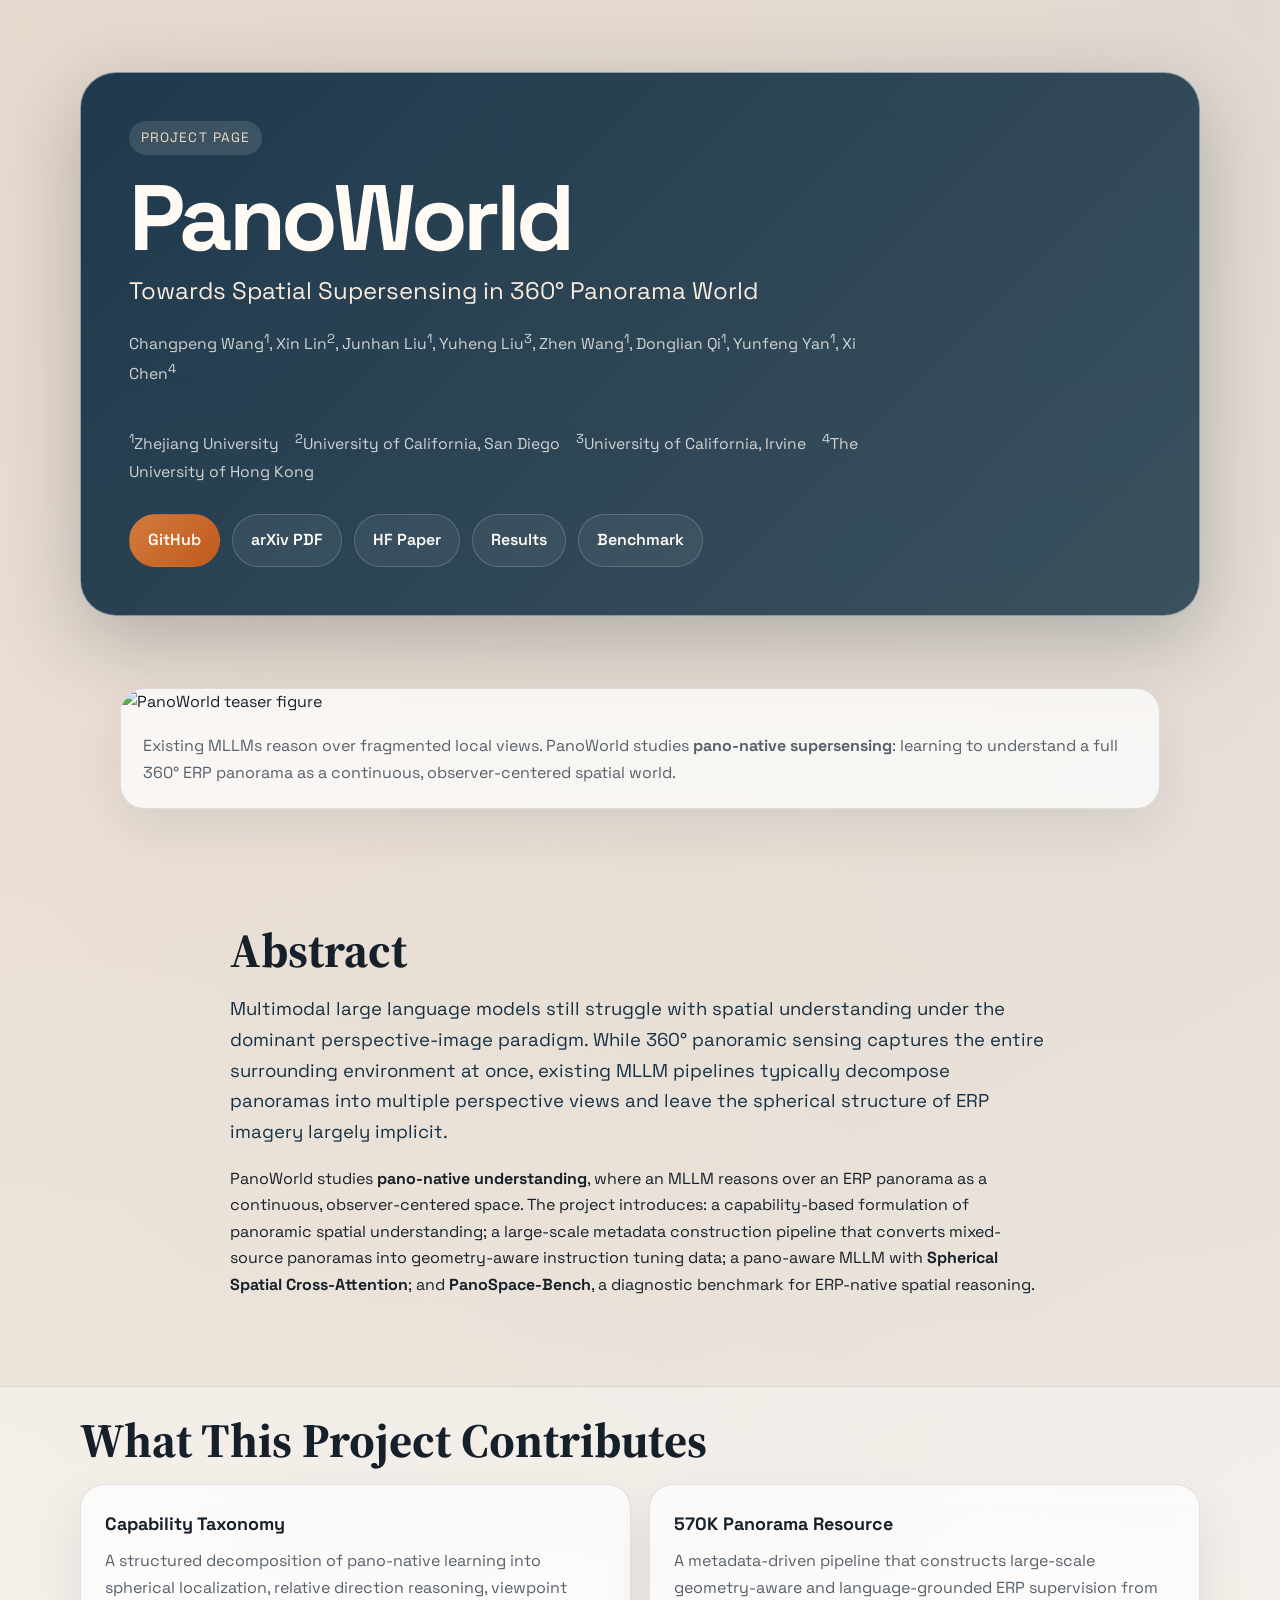
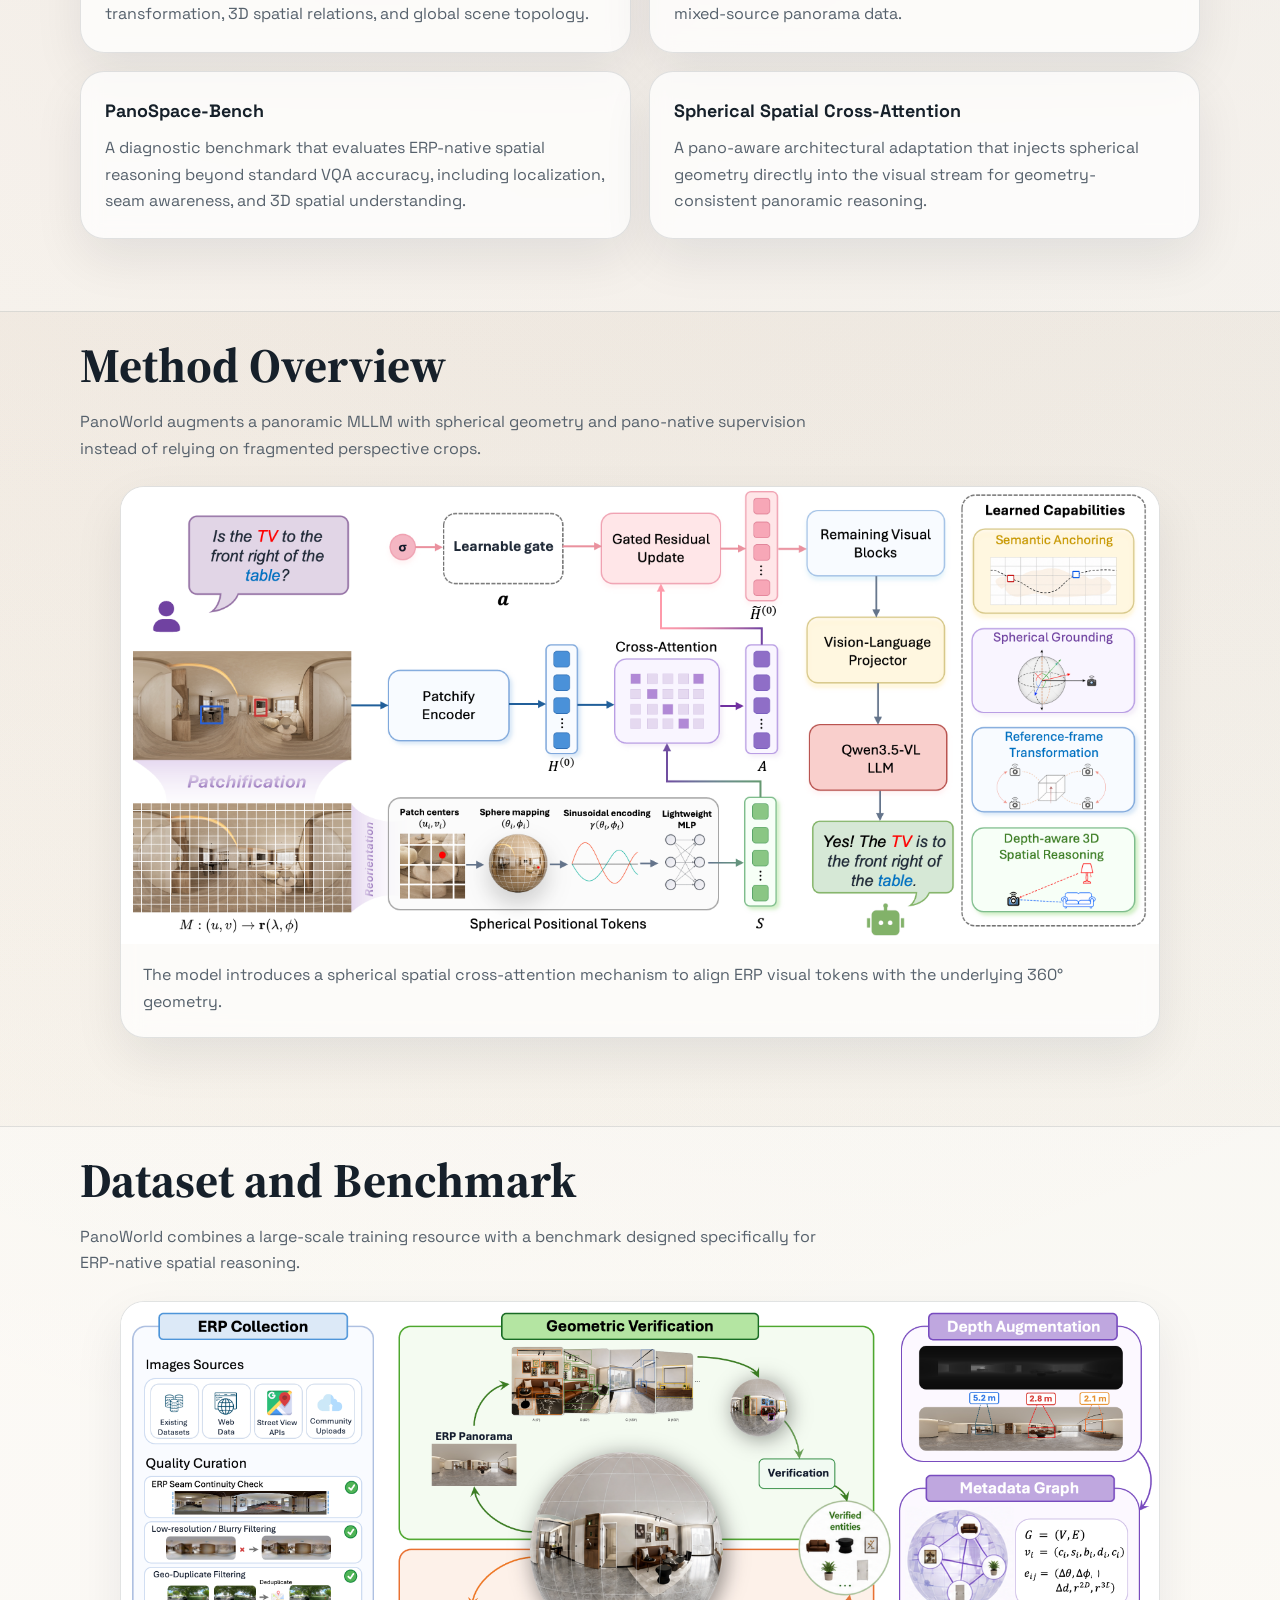
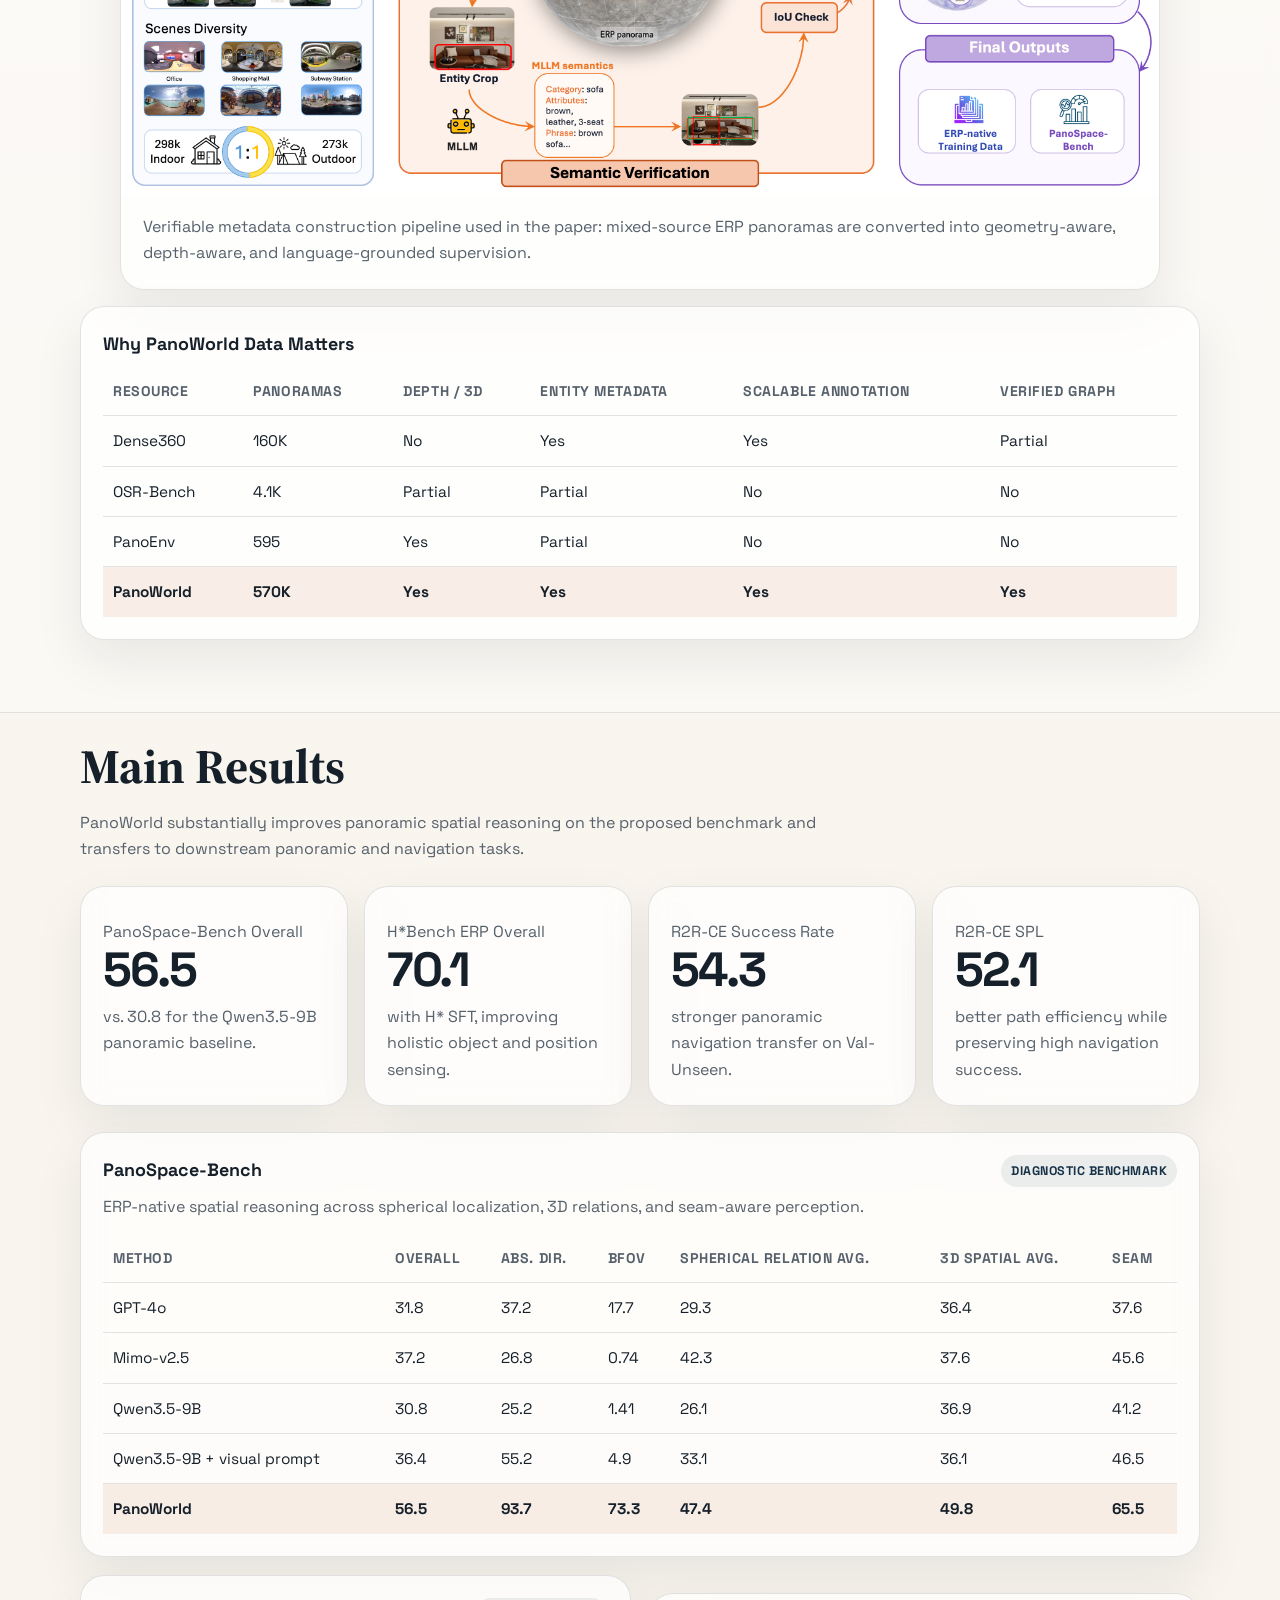
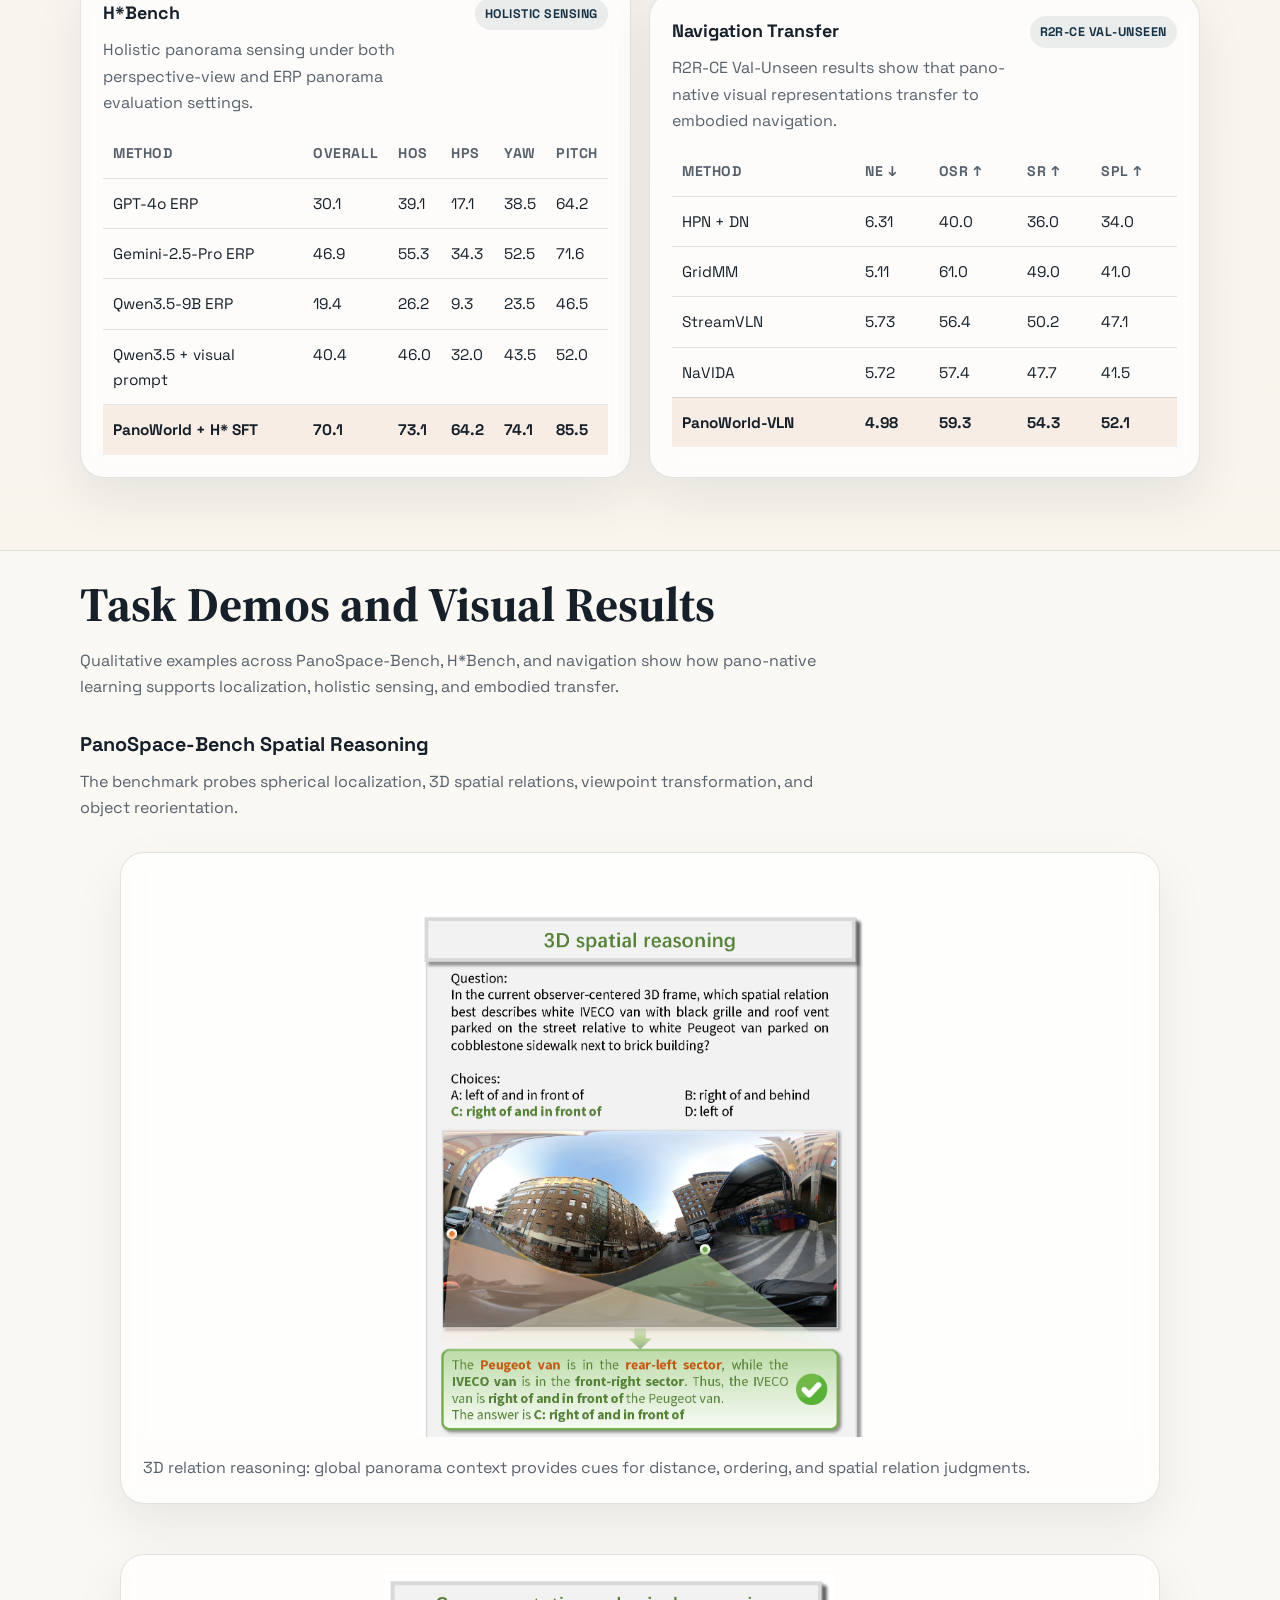
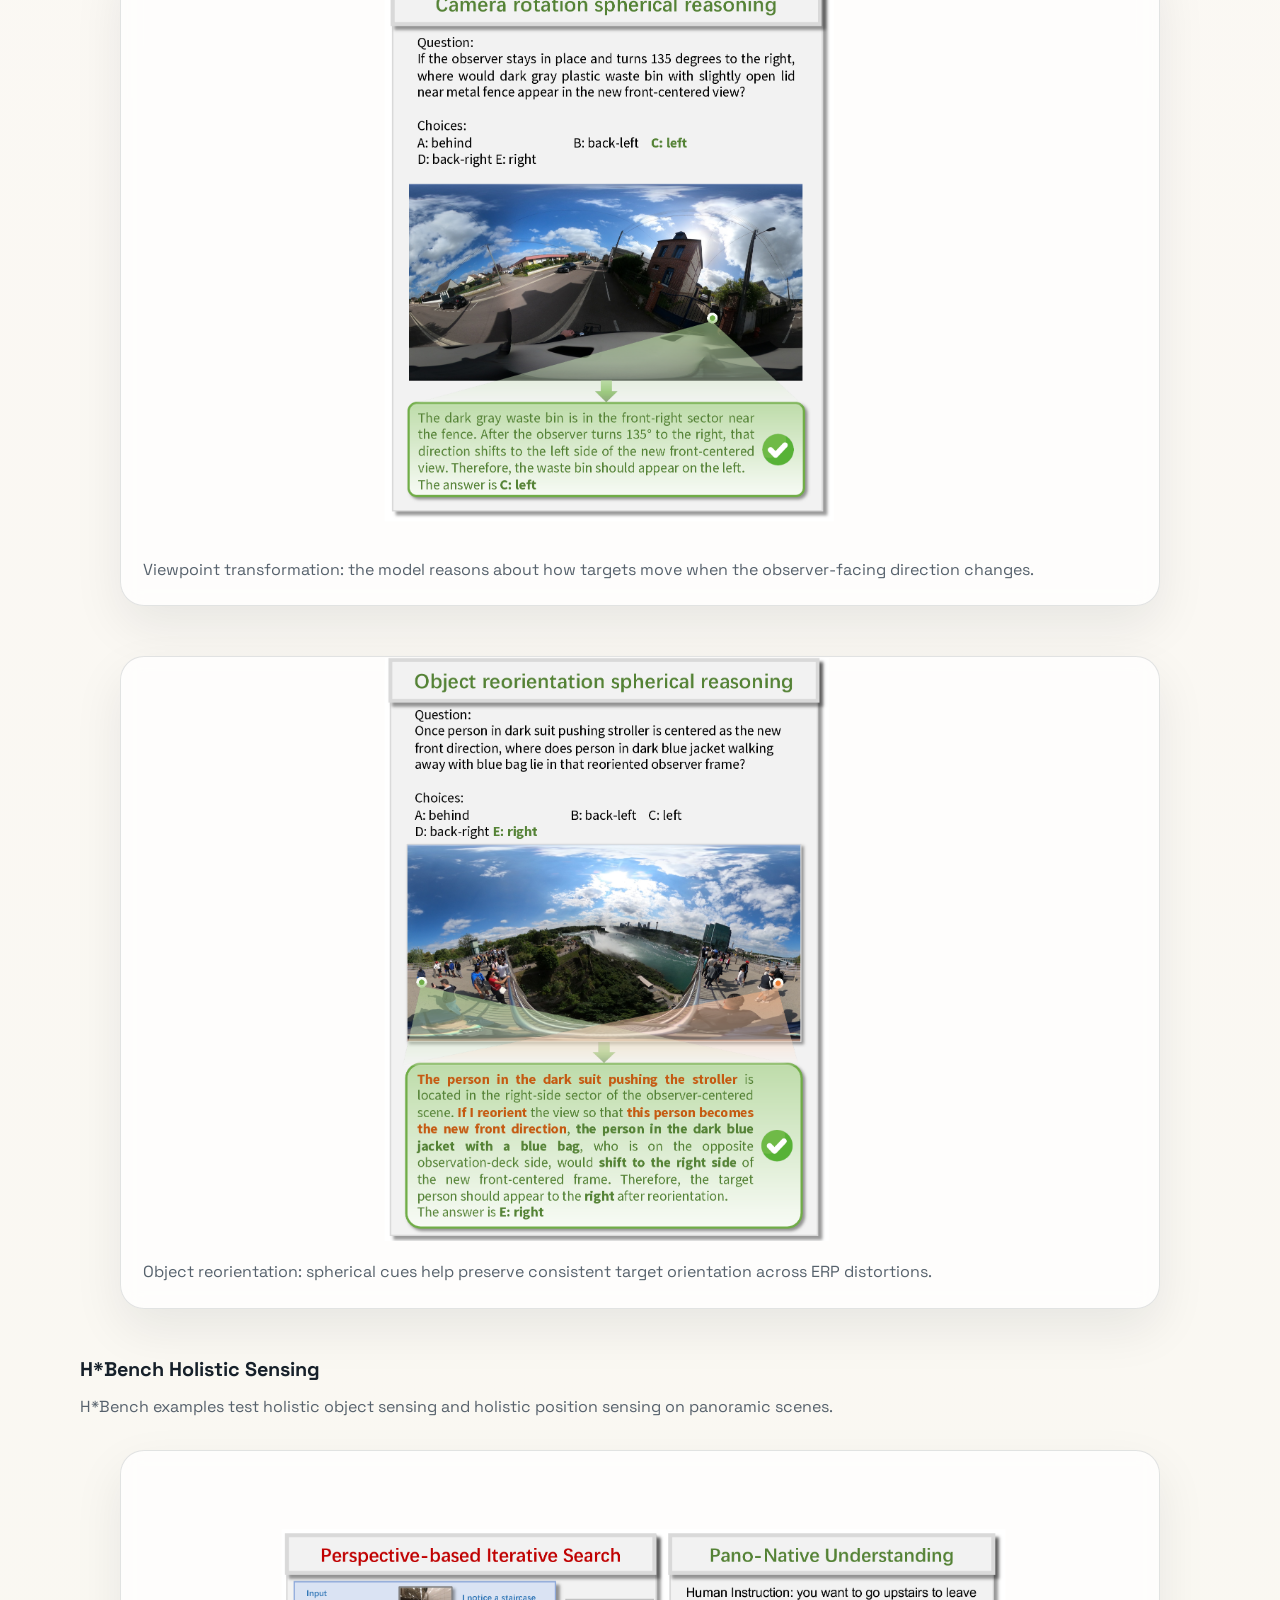
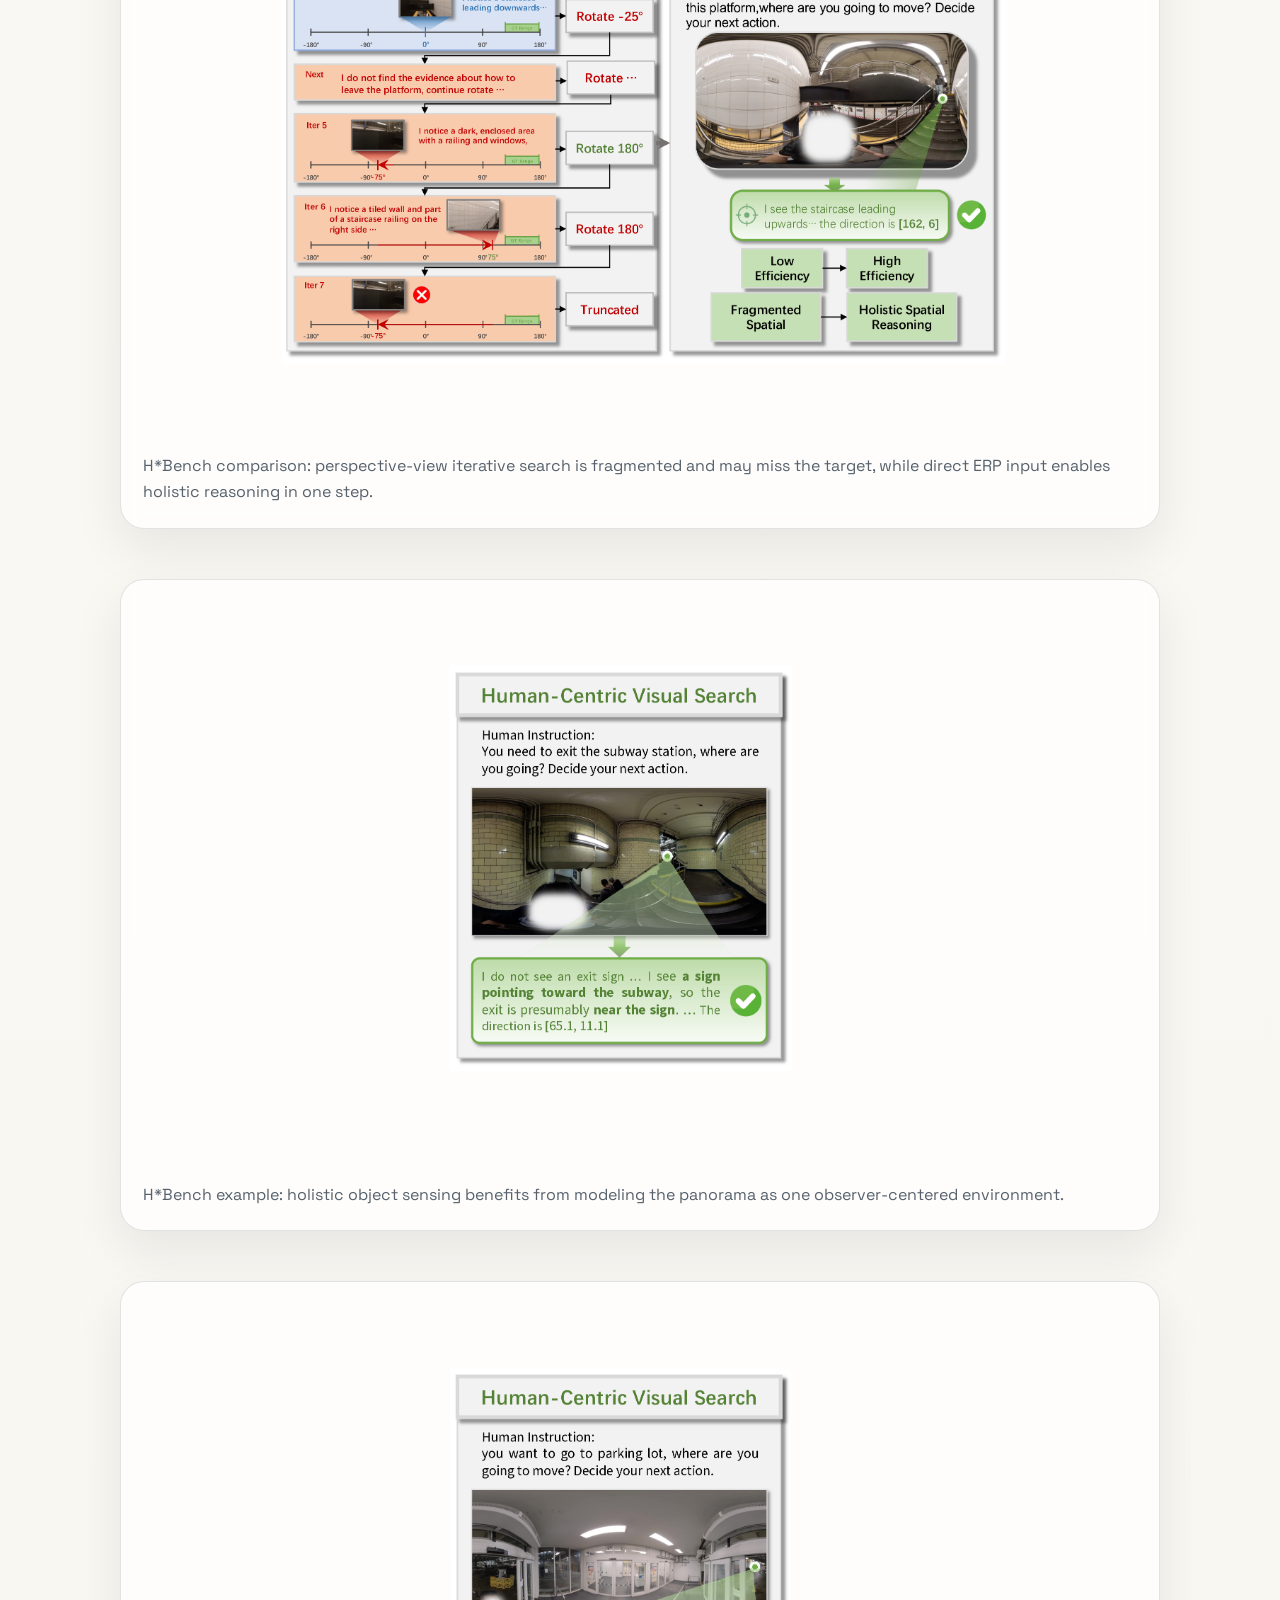
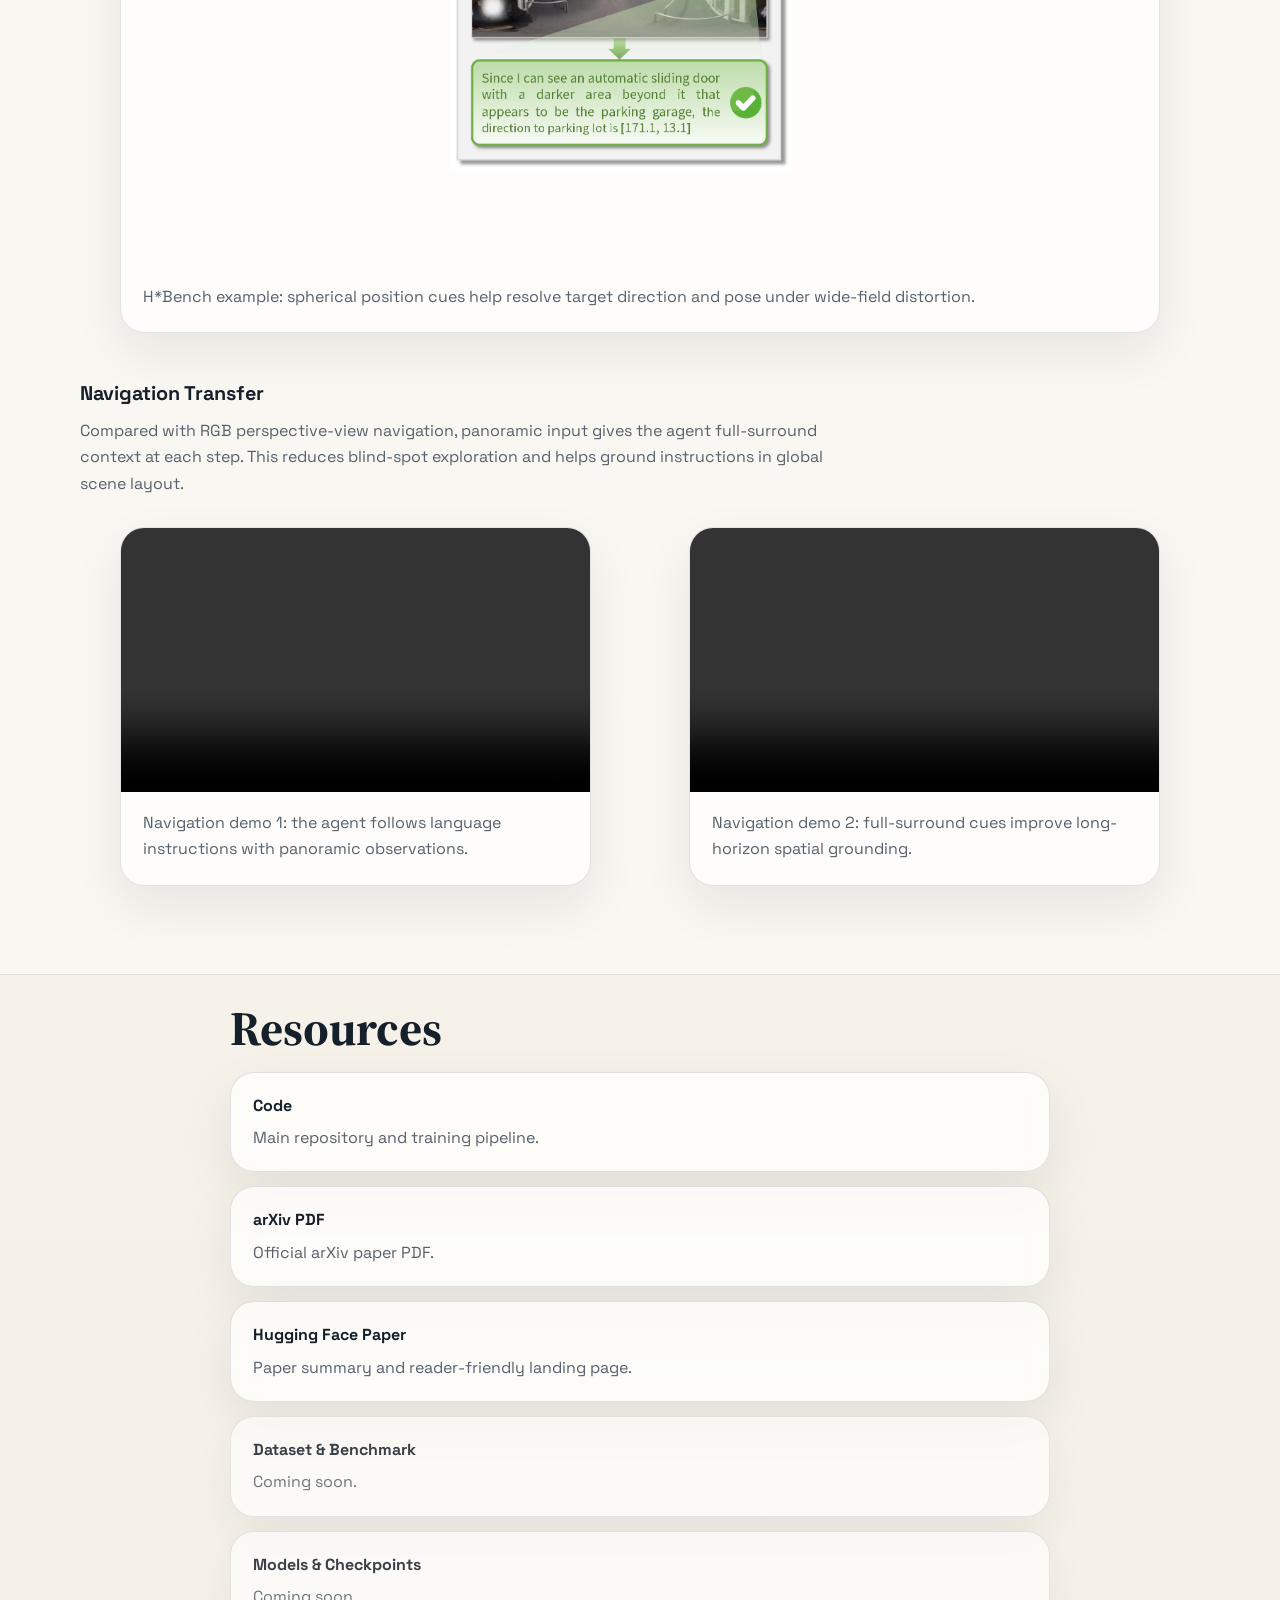
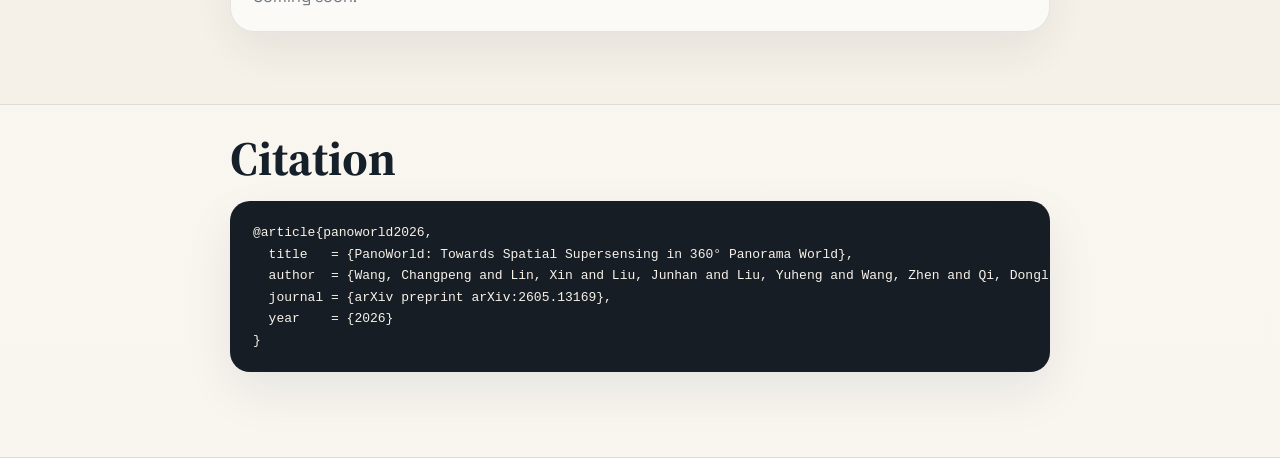
==== index.html @ 9ca4e884 "Deploy static project page" ====
<!DOCTYPE html>
<html lang="en">
  <head>
    <meta charset="UTF-8" />
    <meta name="viewport" content="width=device-width, initial-scale=1.0" />
    <title>PanoWorld Project Page</title>
    <meta
      name="description"
      content="PanoWorld: Towards Spatial Supersensing in 360° Panorama World"
    />
    <link rel="preconnect" href="https://fonts.googleapis.com" />
    <link rel="preconnect" href="https://fonts.gstatic.com" crossorigin />
    <link
      href="https://fonts.googleapis.com/css2?family=Space+Grotesk:wght@400;500;700&family=Source+Serif+4:opsz,wght@8..60,400;8..60,600&display=swap"
      rel="stylesheet"
    />
    <link rel="stylesheet" href="./styles.css" />
  </head>
  <body>
    <header class="hero">
      <div class="hero__inner">
        <div class="hero__eyebrow">Project Page</div>
        <h1>PanoWorld</h1>
        <p class="hero__tagline">
          Towards Spatial Supersensing in 360° Panorama World
        </p>
        <p class="hero__authors">
          Changpeng Wang<sup>1</sup>, Xin Lin<sup>2</sup>, Junhan Liu<sup>1</sup>,
          Yuheng Liu<sup>3</sup>, Zhen Wang<sup>1</sup>, Donglian Qi<sup>1</sup>,
          Yunfeng Yan<sup>1</sup>, Xi Chen<sup>4</sup>
          <span class="hero__affiliations">
            <br />
            <sup>1</sup>Zhejiang University &nbsp;&nbsp;
            <sup>2</sup>University of California, San Diego &nbsp;&nbsp;
            <sup>3</sup>University of California, Irvine &nbsp;&nbsp;
            <sup>4</sup>The University of Hong Kong
          </span>
        </p>
        <div class="hero__actions">
          <a class="button button--primary" href="https://github.com/wcpcp/PanoWorld">GitHub</a>
          <a class="button" href="https://arxiv.org/pdf/2605.13169">arXiv PDF</a>
          <a class="button" href="https://huggingface.co/papers/2605.13169">HF Paper</a>
          <a class="button" href="#results">Results</a>
          <a class="button" href="#benchmark">Benchmark</a>
        </div>
      </div>
    </header>

    <main>
      <section class="section section--figure">
        <div class="container">
          <figure class="figure-card figure-card--hero">
            <img src="./assets/teaser.png" alt="PanoWorld teaser figure" />
            <figcaption>
              Existing MLLMs reason over fragmented local views. PanoWorld
              studies <strong>pano-native supersensing</strong>: learning to
              understand a full 360° ERP panorama as a continuous,
              observer-centered spatial world.
            </figcaption>
          </figure>
        </div>
      </section>

      <section class="section">
        <div class="container container--narrow">
          <h2>Abstract</h2>
          <p class="lead">
            Multimodal large language models still struggle with spatial
            understanding under the dominant perspective-image paradigm. While
            360° panoramic sensing captures the entire surrounding environment at
            once, existing MLLM pipelines typically decompose panoramas into
            multiple perspective views and leave the spherical structure of ERP
            imagery largely implicit.
          </p>
          <p>
            PanoWorld studies <strong>pano-native understanding</strong>, where
            an MLLM reasons over an ERP panorama as a continuous,
            observer-centered space. The project introduces: a capability-based
            formulation of panoramic spatial understanding; a large-scale
            metadata construction pipeline that converts mixed-source panoramas
            into geometry-aware instruction tuning data; a pano-aware MLLM with
            <strong>Spherical Spatial Cross-Attention</strong>; and
            <strong>PanoSpace-Bench</strong>, a diagnostic benchmark for
            ERP-native spatial reasoning.
          </p>
        </div>
      </section>

      <section class="section section--tint">
        <div class="container">
          <h2>What This Project Contributes</h2>
          <div class="grid grid--cards">
            <article class="card">
              <h3>Capability Taxonomy</h3>
              <p>
                A structured decomposition of pano-native learning into
                spherical localization, relative direction reasoning, viewpoint
                transformation, 3D spatial relations, and global scene topology.
              </p>
            </article>
            <article class="card">
              <h3>570K Panorama Resource</h3>
              <p>
                A metadata-driven pipeline that constructs large-scale
                geometry-aware and language-grounded ERP supervision from
                mixed-source panorama data.
              </p>
            </article>
            <article class="card">
              <h3>PanoSpace-Bench</h3>
              <p>
                A diagnostic benchmark that evaluates ERP-native spatial
                reasoning beyond standard VQA accuracy, including localization,
                seam awareness, and 3D spatial understanding.
              </p>
            </article>
            <article class="card">
              <h3>Spherical Spatial Cross-Attention</h3>
              <p>
                A pano-aware architectural adaptation that injects spherical
                geometry directly into the visual stream for geometry-consistent
                panoramic reasoning.
              </p>
            </article>
          </div>
        </div>
      </section>

      <section class="section">
        <div class="container">
          <div class="section-heading">
            <div>
              <h2>Method Overview</h2>
              <p>
                PanoWorld augments a panoramic MLLM with spherical geometry and
                pano-native supervision instead of relying on fragmented
                perspective crops.
              </p>
            </div>
          </div>
          <figure class="figure-card">
            <img src="./assets/architecture.png" alt="PanoWorld architecture" />
            <figcaption>
              The model introduces a spherical spatial cross-attention mechanism
              to align ERP visual tokens with the underlying 360° geometry.
            </figcaption>
          </figure>
        </div>
      </section>

      <section id="benchmark" class="section section--tint">
        <div class="container">
          <div class="section-heading">
            <div>
              <h2>Dataset and Benchmark</h2>
              <p>
                PanoWorld combines a large-scale training resource with a
                benchmark designed specifically for ERP-native spatial reasoning.
              </p>
            </div>
          </div>

          <figure class="figure-card">
            <img src="./assets/dataset.png" alt="PanoWorld dataset pipeline" />
            <figcaption>
              Verifiable metadata construction pipeline used in the paper:
              mixed-source ERP panoramas are converted into geometry-aware,
              depth-aware, and language-grounded supervision.
            </figcaption>
          </figure>

          <div class="table-card">
            <h3>Why PanoWorld Data Matters</h3>
            <table>
              <thead>
                <tr>
                  <th>Resource</th>
                  <th>Panoramas</th>
                  <th>Depth / 3D</th>
                  <th>Entity Metadata</th>
                  <th>Scalable Annotation</th>
                  <th>Verified Graph</th>
                </tr>
              </thead>
              <tbody>
                <tr>
                  <td>Dense360</td>
                  <td>160K</td>
                  <td>No</td>
                  <td>Yes</td>
                  <td>Yes</td>
                  <td>Partial</td>
                </tr>
                <tr>
                  <td>OSR-Bench</td>
                  <td>4.1K</td>
                  <td>Partial</td>
                  <td>Partial</td>
                  <td>No</td>
                  <td>No</td>
                </tr>
                <tr>
                  <td>PanoEnv</td>
                  <td>595</td>
                  <td>Yes</td>
                  <td>Partial</td>
                  <td>No</td>
                  <td>No</td>
                </tr>
                <tr class="table-row--highlight">
                  <td>PanoWorld</td>
                  <td>570K</td>
                  <td>Yes</td>
                  <td>Yes</td>
                  <td>Yes</td>
                  <td>Yes</td>
                </tr>
              </tbody>
            </table>
          </div>
        </div>
      </section>

      <section id="results" class="section">
        <div class="container">
          <div class="section-heading">
            <div>
              <h2>Main Results</h2>
              <p>
                PanoWorld substantially improves panoramic spatial reasoning on
                the proposed benchmark and transfers to downstream panoramic and
                navigation tasks.
              </p>
            </div>
          </div>

          <div class="results-grid results-grid--wide">
            <article class="result-card">
              <span class="result-card__label">PanoSpace-Bench Overall</span>
              <div class="result-card__value">56.5</div>
              <p>vs. 30.8 for the Qwen3.5-9B panoramic baseline.</p>
            </article>
            <article class="result-card">
              <span class="result-card__label">H*Bench ERP Overall</span>
              <div class="result-card__value">70.1</div>
              <p>with H* SFT, improving holistic object and position sensing.</p>
            </article>
            <article class="result-card">
              <span class="result-card__label">R2R-CE Success Rate</span>
              <div class="result-card__value">54.3</div>
              <p>stronger panoramic navigation transfer on Val-Unseen.</p>
            </article>
            <article class="result-card">
              <span class="result-card__label">R2R-CE SPL</span>
              <div class="result-card__value">52.1</div>
              <p>better path efficiency while preserving high navigation success.</p>
            </article>
          </div>

          <div class="table-card task-result">
            <div class="task-result__heading">
              <div>
                <h3>PanoSpace-Bench</h3>
                <p>
                  ERP-native spatial reasoning across spherical localization,
                  3D relations, and seam-aware perception.
                </p>
              </div>
              <span class="task-result__badge">Diagnostic benchmark</span>
            </div>
            <table>
              <thead>
                <tr>
                  <th>Method</th>
                  <th>Overall</th>
                  <th>Abs. Dir.</th>
                  <th>BFOV</th>
                  <th>Spherical Relation Avg.</th>
                  <th>3D Spatial Avg.</th>
                  <th>Seam</th>
                </tr>
              </thead>
              <tbody>
                <tr>
                  <td>GPT-4o</td>
                  <td>31.8</td>
                  <td>37.2</td>
                  <td>17.7</td>
                  <td>29.3</td>
                  <td>36.4</td>
                  <td>37.6</td>
                </tr>
                <tr>
                  <td>Mimo-v2.5</td>
                  <td>37.2</td>
                  <td>26.8</td>
                  <td>0.74</td>
                  <td>42.3</td>
                  <td>37.6</td>
                  <td>45.6</td>
                </tr>
                <tr>
                  <td>Qwen3.5-9B</td>
                  <td>30.8</td>
                  <td>25.2</td>
                  <td>1.41</td>
                  <td>26.1</td>
                  <td>36.9</td>
                  <td>41.2</td>
                </tr>
                <tr>
                  <td>Qwen3.5-9B + visual prompt</td>
                  <td>36.4</td>
                  <td>55.2</td>
                  <td>4.9</td>
                  <td>33.1</td>
                  <td>36.1</td>
                  <td>46.5</td>
                </tr>
                <tr class="table-row--highlight">
                  <td>PanoWorld</td>
                  <td>56.5</td>
                  <td>93.7</td>
                  <td>73.3</td>
                  <td>47.4</td>
                  <td>49.8</td>
                  <td>65.5</td>
                </tr>
              </tbody>
            </table>
          </div>

          <div class="two-up result-tables">
            <div class="table-card task-result">
              <div class="task-result__heading">
                <div>
                  <h3>H*Bench</h3>
                  <p>
                    Holistic panorama sensing under both perspective-view and
                    ERP panorama evaluation settings.
                  </p>
                </div>
                <span class="task-result__badge">Holistic sensing</span>
              </div>
              <table>
                <thead>
                  <tr>
                    <th>Method</th>
                    <th>Overall</th>
                    <th>HOS</th>
                    <th>HPS</th>
                    <th>Yaw</th>
                    <th>Pitch</th>
                  </tr>
                </thead>
                <tbody>
                  <tr>
                    <td>GPT-4o ERP</td>
                    <td>30.1</td>
                    <td>39.1</td>
                    <td>17.1</td>
                    <td>38.5</td>
                    <td>64.2</td>
                  </tr>
                  <tr>
                    <td>Gemini-2.5-Pro ERP</td>
                    <td>46.9</td>
                    <td>55.3</td>
                    <td>34.3</td>
                    <td>52.5</td>
                    <td>71.6</td>
                  </tr>
                  <tr>
                    <td>Qwen3.5-9B ERP</td>
                    <td>19.4</td>
                    <td>26.2</td>
                    <td>9.3</td>
                    <td>23.5</td>
                    <td>46.5</td>
                  </tr>
                  <tr>
                    <td>Qwen3.5 + visual prompt</td>
                    <td>40.4</td>
                    <td>46.0</td>
                    <td>32.0</td>
                    <td>43.5</td>
                    <td>52.0</td>
                  </tr>
                  <tr class="table-row--highlight">
                    <td>PanoWorld + H* SFT</td>
                    <td>70.1</td>
                    <td>73.1</td>
                    <td>64.2</td>
                    <td>74.1</td>
                    <td>85.5</td>
                  </tr>
                </tbody>
              </table>
            </div>

            <div class="table-card task-result">
              <div class="task-result__heading">
                <div>
                  <h3>Navigation Transfer</h3>
                  <p>
                    R2R-CE Val-Unseen results show that pano-native visual
                    representations transfer to embodied navigation.
                  </p>
                </div>
                <span class="task-result__badge">R2R-CE Val-Unseen</span>
              </div>
              <table>
                <thead>
                  <tr>
                    <th>Method</th>
                    <th>NE ↓</th>
                    <th>OSR ↑</th>
                    <th>SR ↑</th>
                    <th>SPL ↑</th>
                  </tr>
                </thead>
                <tbody>
                  <tr>
                    <td>HPN + DN</td>
                    <td>6.31</td>
                    <td>40.0</td>
                    <td>36.0</td>
                    <td>34.0</td>
                  </tr>
                  <tr>
                    <td>GridMM</td>
                    <td>5.11</td>
                    <td>61.0</td>
                    <td>49.0</td>
                    <td>41.0</td>
                  </tr>
                  <tr>
                    <td>StreamVLN</td>
                    <td>5.73</td>
                    <td>56.4</td>
                    <td>50.2</td>
                    <td>47.1</td>
                  </tr>
                  <tr>
                    <td>NaVIDA</td>
                    <td>5.72</td>
                    <td>57.4</td>
                    <td>47.7</td>
                    <td>41.5</td>
                  </tr>
                  <tr class="table-row--highlight">
                    <td>PanoWorld-VLN</td>
                    <td>4.98</td>
                    <td>59.3</td>
                    <td>54.3</td>
                    <td>52.1</td>
                  </tr>
                </tbody>
              </table>
            </div>
          </div>
        </div>
      </section>

      <section id="visuals" class="section section--tint">
        <div class="container">
          <div class="section-heading">
            <div>
              <h2>Task Demos and Visual Results</h2>
              <p>
                Qualitative examples across PanoSpace-Bench, H*Bench, and
                navigation show how pano-native learning supports localization,
                holistic sensing, and embodied transfer.
              </p>
            </div>
          </div>

          <div class="demo-block">
            <div class="demo-block__heading">
              <h3>PanoSpace-Bench Spatial Reasoning</h3>
              <p>
                The benchmark probes spherical localization, 3D spatial
                relations, viewpoint transformation, and object reorientation.
              </p>
            </div>
          </div>
          <div class="visual-grid visual-grid--showcase">
            <figure class="figure-card visual-card">
              <img src="./assets/demo_3d_relation.png" alt="PanoWorld 3D relation reasoning result" />
              <figcaption>
                3D relation reasoning: global panorama context provides cues for
                distance, ordering, and spatial relation judgments.
              </figcaption>
            </figure>
            <figure class="figure-card visual-card">
              <img src="./assets/demo_camera_rotation.png" alt="PanoWorld camera rotation reasoning result" />
              <figcaption>
                Viewpoint transformation: the model reasons about how targets
                move when the observer-facing direction changes.
              </figcaption>
            </figure>
            <figure class="figure-card visual-card">
              <img src="./assets/demo_object_reorientation.png" alt="PanoWorld object reorientation result" />
              <figcaption>
                Object reorientation: spherical cues help preserve consistent
                target orientation across ERP distortions.
              </figcaption>
            </figure>
          </div>

          <div class="demo-block">
            <div class="demo-block__heading">
              <h3>H*Bench Holistic Sensing</h3>
              <p>
                H*Bench examples test holistic object sensing and holistic
                position sensing on panoramic scenes.
              </p>
            </div>
          </div>
          <div class="visual-grid visual-grid--showcase">
            <figure class="figure-card visual-card">
              <img src="./assets/demo_hstar_comparison.png" alt="Perspective-view search compared with pano-native H star reasoning" />
              <figcaption>
                H*Bench comparison: perspective-view iterative search is
                fragmented and may miss the target, while direct ERP input
                enables holistic reasoning in one step.
              </figcaption>
            </figure>
            <figure class="figure-card visual-card">
              <img src="./assets/demo_hps_case1.png" alt="PanoWorld H star holistic sensing result" />
              <figcaption>
                H*Bench example: holistic object sensing benefits from modeling
                the panorama as one observer-centered environment.
              </figcaption>
            </figure>
            <figure class="figure-card visual-card">
              <img src="./assets/demo_hps_case2.png" alt="PanoWorld H star position sensing result" />
              <figcaption>
                H*Bench example: spherical position cues help resolve target
                direction and pose under wide-field distortion.
              </figcaption>
            </figure>
          </div>

          <div class="demo-block">
            <div class="demo-block__heading">
              <h3>Navigation Transfer</h3>
              <p>
                Compared with RGB perspective-view navigation, panoramic input
                gives the agent full-surround context at each step. This reduces
                blind-spot exploration and helps ground instructions in global
                scene layout.
              </p>
            </div>
          </div>
          <div class="visual-grid">
            <figure class="figure-card visual-card">
              <video controls muted playsinline preload="metadata" src="./assets/demo_vln1.mp4"></video>
              <figcaption>
                Navigation demo 1: the agent follows language instructions with
                panoramic observations.
              </figcaption>
            </figure>
            <figure class="figure-card visual-card">
              <video controls muted playsinline preload="metadata" src="./assets/demo_vln2.mp4"></video>
              <figcaption>
                Navigation demo 2: full-surround cues improve long-horizon
                spatial grounding.
              </figcaption>
            </figure>
          </div>
        </div>
      </section>

      <section class="section">
        <div class="container container--narrow">
          <h2>Resources</h2>
          <div class="resource-list">
            <a class="resource" href="https://github.com/wcpcp/PanoWorld">
              <span class="resource__title">Code</span>
              <span class="resource__desc">Main repository and training pipeline.</span>
            </a>
            <a class="resource" href="https://arxiv.org/pdf/2605.13169">
              <span class="resource__title">arXiv PDF</span>
              <span class="resource__desc">Official arXiv paper PDF.</span>
            </a>
            <a class="resource" href="https://huggingface.co/papers/2605.13169">
              <span class="resource__title">Hugging Face Paper</span>
              <span class="resource__desc">Paper summary and reader-friendly landing page.</span>
            </a>
            <div class="resource resource--muted">
              <span class="resource__title">Dataset & Benchmark</span>
              <span class="resource__desc">Coming soon.</span>
            </div>
            <div class="resource resource--muted">
              <span class="resource__title">Models & Checkpoints</span>
              <span class="resource__desc">Coming soon.</span>
            </div>
          </div>
        </div>
      </section>

      <section class="section section--tint">
        <div class="container container--narrow">
          <h2>Citation</h2>
          <pre class="citation"><code>@article{panoworld2026,
  title   = {PanoWorld: Towards Spatial Supersensing in 360° Panorama World},
  author  = {Wang, Changpeng and Lin, Xin and Liu, Junhan and Liu, Yuheng and Wang, Zhen and Qi, Donglian and Yan, Yunfeng and Chen, Xi},
  journal = {arXiv preprint arXiv:2605.13169},
  year    = {2026}
}</code></pre>
        </div>
      </section>
    </main>
  </body>
</html>
---- styles.css ----
:root {
  --bg: #f5f1e8;
  --surface: rgba(255, 255, 255, 0.72);
  --surface-strong: #ffffff;
  --ink: #16202a;
  --muted: #56616c;
  --line: rgba(22, 32, 42, 0.12);
  --accent: #c5682e;
  --accent-dark: #7a3d16;
  --accent-soft: #f2d1b5;
  --navy: #163247;
  --shadow: 0 20px 50px rgba(17, 26, 34, 0.08);
  --radius: 24px;
}

* {
  box-sizing: border-box;
}

html {
  scroll-behavior: smooth;
}

body {
  margin: 0;
  color: var(--ink);
  background:
    radial-gradient(circle at top left, rgba(197, 104, 46, 0.14), transparent 26%),
    radial-gradient(circle at top right, rgba(22, 50, 71, 0.10), transparent 28%),
    linear-gradient(180deg, #fbf8f2 0%, var(--bg) 100%);
  font-family: "Space Grotesk", system-ui, sans-serif;
  line-height: 1.65;
}

img {
  display: block;
  max-width: 100%;
}

a {
  color: inherit;
  text-decoration: none;
}

.hero {
  padding: 72px 24px 56px;
}

.hero__inner,
.container {
  width: min(1120px, calc(100vw - 32px));
  margin: 0 auto;
}

.container--narrow {
  width: min(820px, calc(100vw - 32px));
}

.hero__inner {
  padding: 48px;
  border: 1px solid rgba(255, 255, 255, 0.45);
  border-radius: 36px;
  background:
    linear-gradient(135deg, rgba(22, 50, 71, 0.96), rgba(35, 62, 77, 0.88)),
    linear-gradient(180deg, rgba(255, 255, 255, 0.08), transparent);
  color: #fffaf3;
  box-shadow: 0 24px 80px rgba(14, 26, 36, 0.25);
}

.hero__eyebrow {
  display: inline-flex;
  padding: 6px 12px;
  border-radius: 999px;
  background: rgba(255, 255, 255, 0.12);
  color: #f5d8bf;
  font-size: 0.85rem;
  letter-spacing: 0.08em;
  text-transform: uppercase;
}

.hero h1 {
  margin: 20px 0 8px;
  font-size: clamp(2.8rem, 8vw, 5.8rem);
  line-height: 0.94;
  letter-spacing: -0.05em;
}

.hero__tagline {
  max-width: 840px;
  margin: 0;
  font-size: clamp(1.15rem, 2vw, 1.5rem);
  color: #f8ebdd;
}

.hero__authors {
  max-width: 760px;
  margin: 18px 0 0;
  color: rgba(255, 250, 243, 0.78);
  font-size: 0.98rem;
}

.hero__affiliations {
  display: inline-block;
  margin-top: 10px;
  line-height: 1.8;
}

.hero__actions {
  display: flex;
  flex-wrap: wrap;
  gap: 12px;
  margin-top: 28px;
}

.button {
  display: inline-flex;
  align-items: center;
  justify-content: center;
  padding: 12px 18px;
  border-radius: 999px;
  border: 1px solid rgba(255, 255, 255, 0.18);
  background: rgba(255, 255, 255, 0.06);
  color: #fffaf3;
  font-weight: 600;
}

.button--primary {
  background: linear-gradient(135deg, #d37a3e, #bf5a1b);
  border-color: transparent;
}

.section {
  padding: 28px 0 72px;
}

.section--figure {
  padding-top: 0;
}

.section--tint {
  background: rgba(255, 255, 255, 0.35);
  border-top: 1px solid var(--line);
  border-bottom: 1px solid var(--line);
}

.section h2 {
  margin: 0 0 18px;
  font-family: "Source Serif 4", serif;
  font-size: clamp(2rem, 4vw, 3rem);
  line-height: 1.06;
}

.lead {
  font-size: 1.16rem;
  color: var(--navy);
}

.section-heading {
  display: flex;
  align-items: end;
  justify-content: space-between;
  gap: 20px;
  margin-bottom: 24px;
}

.section-heading p {
  max-width: 760px;
  margin: 0;
  color: var(--muted);
}

.figure-card,
.card,
.table-card,
.result-card,
.resource,
.stat {
  border: 1px solid var(--line);
  border-radius: var(--radius);
  background: var(--surface);
  backdrop-filter: blur(10px);
  box-shadow: var(--shadow);
}

.figure-card {
  overflow: hidden;
}

.figure-card img {
  width: 100%;
}

.figure-card figcaption {
  padding: 18px 22px 22px;
  color: var(--muted);
}

.grid--cards {
  display: grid;
  grid-template-columns: repeat(2, minmax(0, 1fr));
  gap: 18px;
}

.card {
  padding: 24px;
}

.card h3,
.table-card h3 {
  margin: 0 0 10px;
  font-size: 1.12rem;
}

.card p,
.table-card p {
  margin: 0;
  color: var(--muted);
}

.stats-grid,
.results-grid {
  display: grid;
  grid-template-columns: repeat(4, minmax(0, 1fr));
  gap: 16px;
  margin-bottom: 22px;
}

.stat,
.result-card {
  padding: 22px;
}

.results-grid--wide {
  margin-bottom: 26px;
}

.stat__value,
.result-card__value {
  display: block;
  font-size: clamp(2rem, 4vw, 3rem);
  line-height: 1;
  font-weight: 700;
  letter-spacing: -0.05em;
}

.stat__label,
.result-card__label {
  display: block;
  margin-top: 10px;
  color: var(--muted);
}

.result-card p {
  margin: 10px 0 0;
  color: var(--muted);
}

.table-card {
  padding: 22px;
  overflow-x: auto;
}

.task-result + .task-result,
.result-tables {
  margin-top: 18px;
}

.task-result__heading {
  display: flex;
  align-items: flex-start;
  justify-content: space-between;
  gap: 18px;
  margin-bottom: 14px;
}

.task-result__heading p {
  margin: 0;
  color: var(--muted);
}

.task-result__badge {
  flex: 0 0 auto;
  padding: 6px 10px;
  border-radius: 999px;
  background: rgba(22, 50, 71, 0.08);
  color: var(--navy);
  font-size: 0.78rem;
  font-weight: 700;
  letter-spacing: 0.04em;
  text-transform: uppercase;
}

table {
  width: 100%;
  border-collapse: collapse;
  font-size: 0.96rem;
}

th,
td {
  padding: 12px 10px;
  border-top: 1px solid var(--line);
  text-align: left;
  vertical-align: top;
}

thead th {
  border-top: none;
  color: var(--muted);
  font-size: 0.88rem;
  font-weight: 700;
  text-transform: uppercase;
  letter-spacing: 0.04em;
}

.table-row--highlight td {
  background: rgba(197, 104, 46, 0.10);
  font-weight: 700;
}

.two-up {
  display: grid;
  grid-template-columns: repeat(2, minmax(0, 1fr));
  gap: 18px;
}

.demo-block {
  margin: 28px 0 14px;
}

.demo-block:first-of-type {
  margin-top: 0;
}

.demo-block__heading {
  max-width: 760px;
}

.demo-block__heading h3 {
  margin: 0 0 8px;
  font-size: 1.24rem;
}

.demo-block__heading p {
  margin: 0;
  color: var(--muted);
}

.visual-grid {
  display: grid;
  grid-template-columns: repeat(2, minmax(0, 1fr));
  gap: 18px;
}

.visual-grid--showcase {
  grid-template-columns: 1fr;
}

.visual-card img,
.visual-card video {
  display: block;
  width: 100%;
  aspect-ratio: 16 / 9;
  object-fit: cover;
}

.visual-grid--showcase .visual-card img {
  aspect-ratio: auto;
  object-fit: contain;
}

.resource-list {
  display: grid;
  gap: 14px;
}

.resource {
  display: block;
  padding: 20px 22px;
}

.resource__title {
  display: block;
  font-weight: 700;
}

.resource__desc {
  display: block;
  margin-top: 6px;
  color: var(--muted);
}

.resource--muted {
  opacity: 0.85;
}

.citation {
  overflow-x: auto;
  padding: 20px 22px;
  border: 1px solid var(--line);
  border-radius: 20px;
  background: #171d24;
  color: #f7f2ea;
  box-shadow: var(--shadow);
}

.footnote {
  color: var(--muted);
  font-size: 0.95rem;
}

@media (max-width: 960px) {
  .grid--cards,
  .stats-grid,
  .results-grid,
  .two-up,
  .visual-grid {
    grid-template-columns: 1fr;
  }

  .task-result__heading {
    display: block;
  }

  .task-result__badge {
    display: inline-flex;
    margin-top: 12px;
  }

  .hero__inner {
    padding: 32px 24px;
  }
}

@media (max-width: 640px) {
  .hero {
    padding: 24px 0 24px;
  }

  .hero__inner,
  .container,
  .container--narrow {
    width: min(100vw - 24px, 1120px);
  }

  .section {
    padding: 20px 0 56px;
  }

  .button {
    width: 100%;
  }

  th,
  td {
    padding: 10px 8px;
  }
}
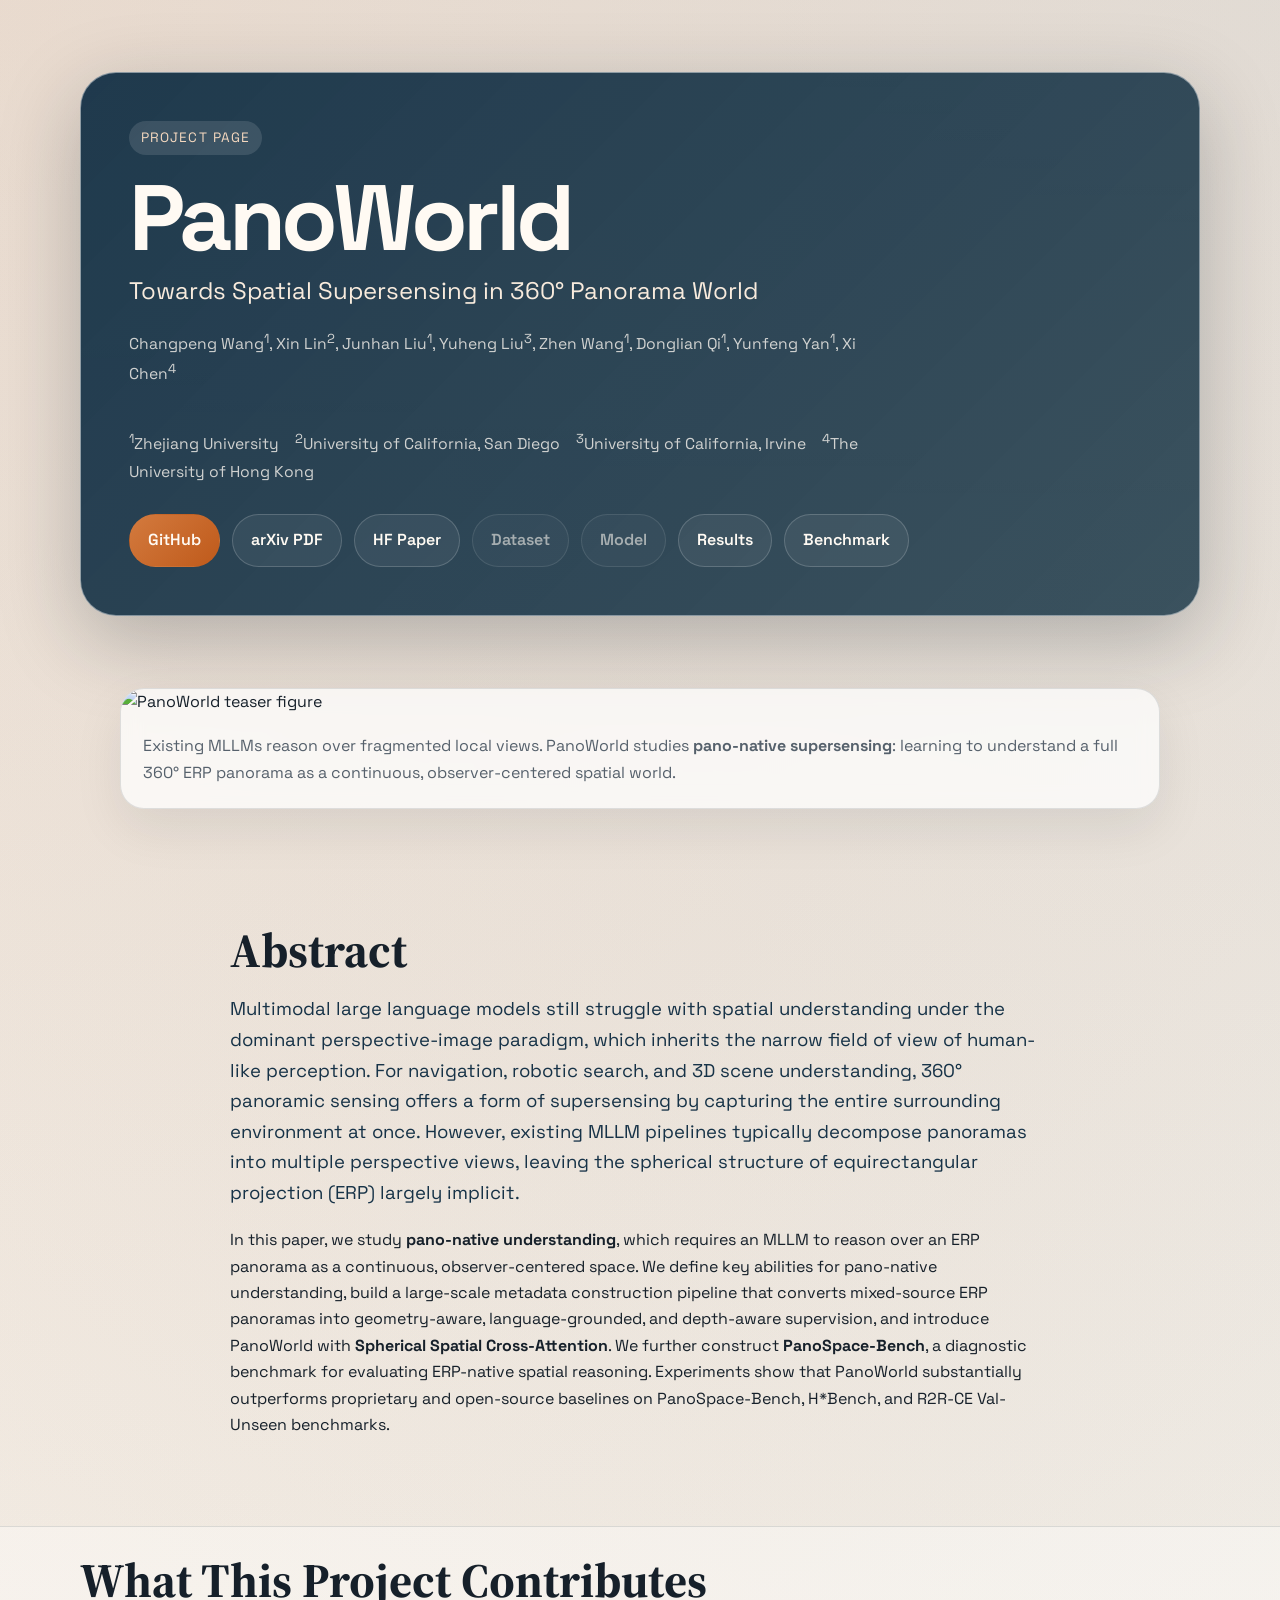
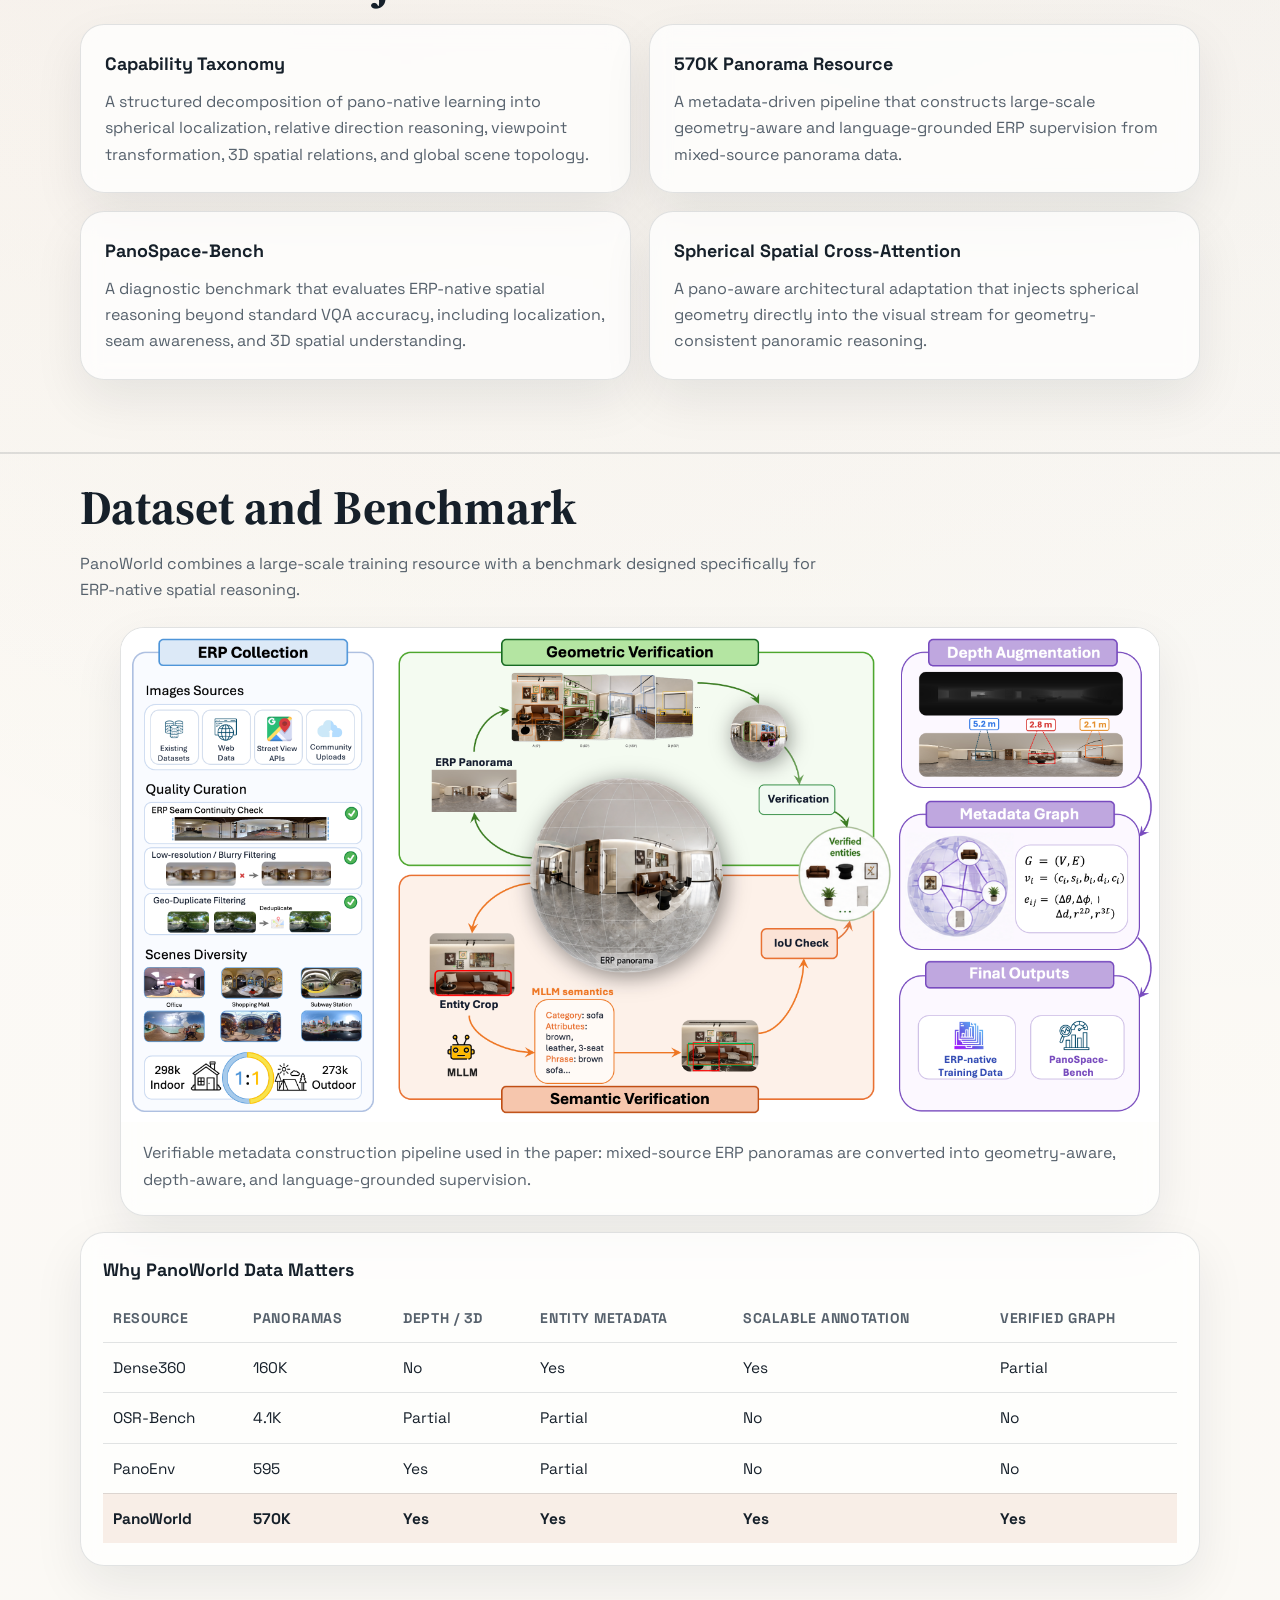
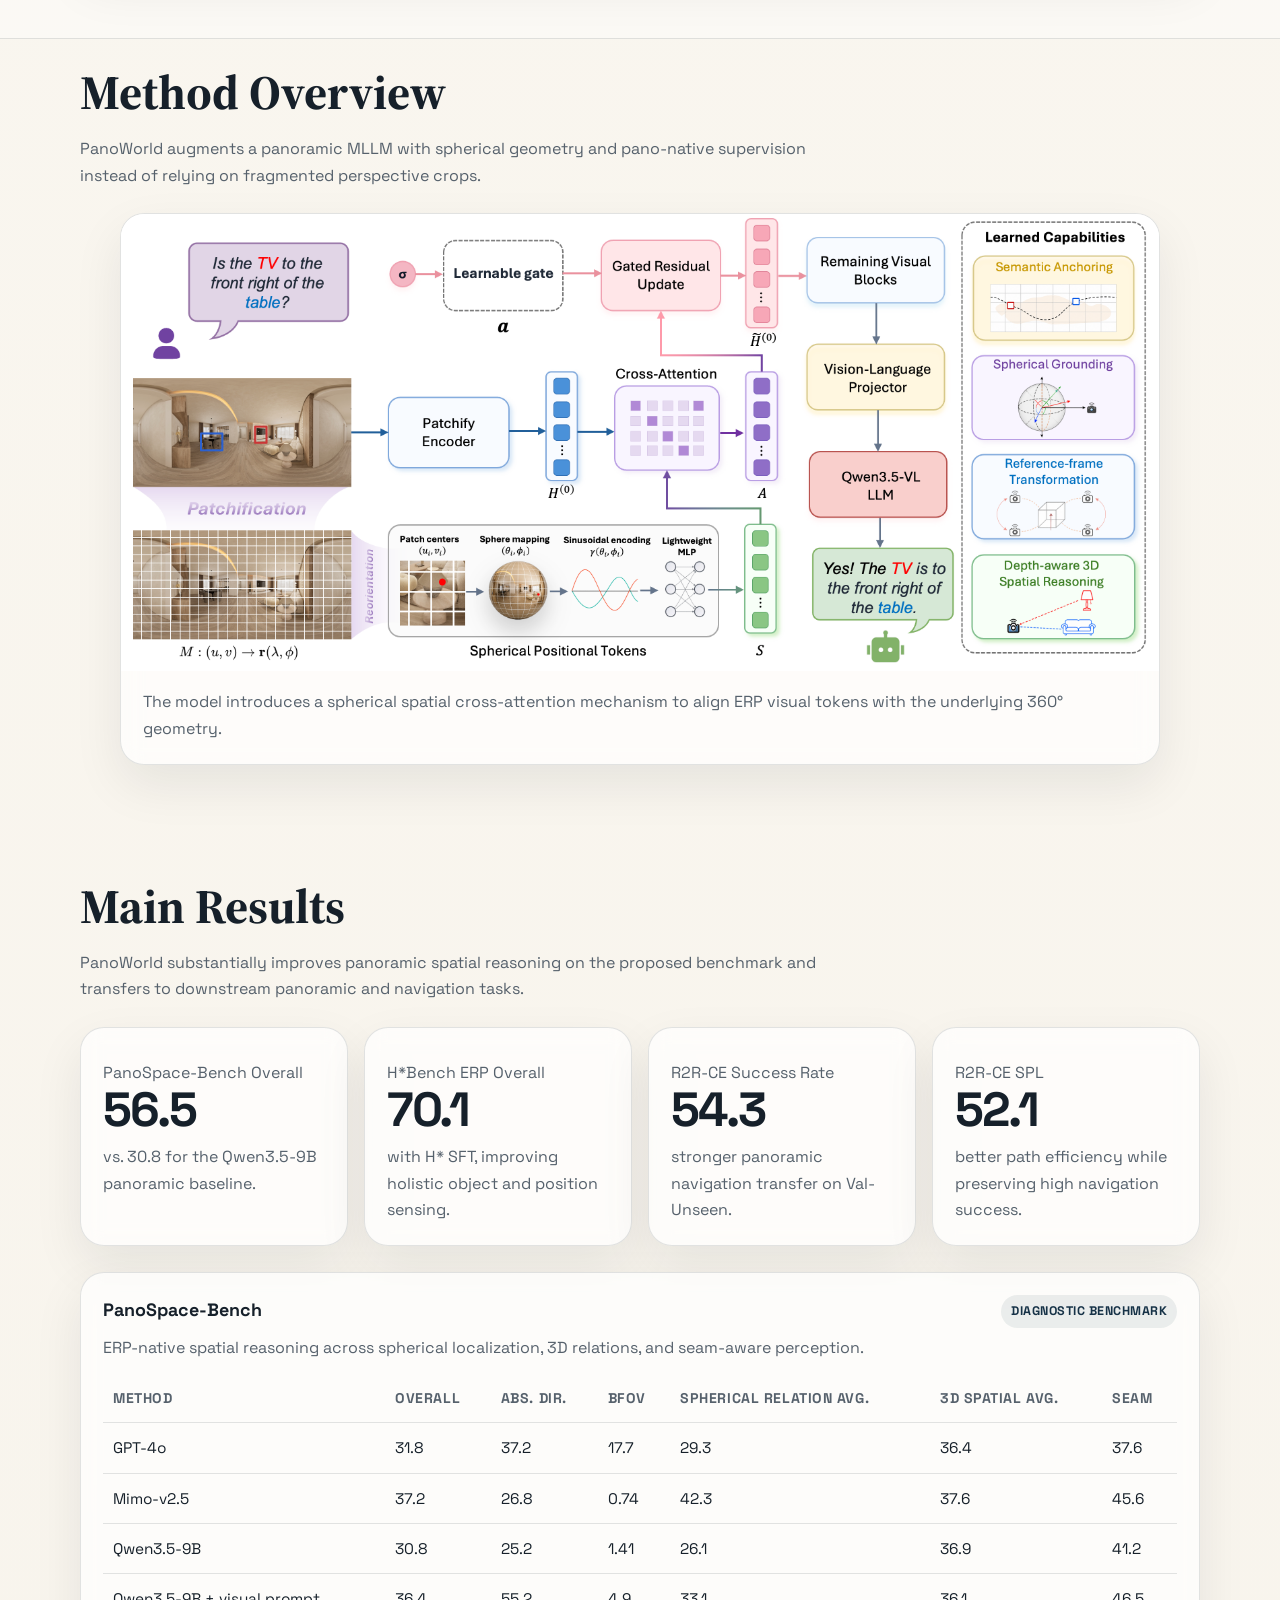
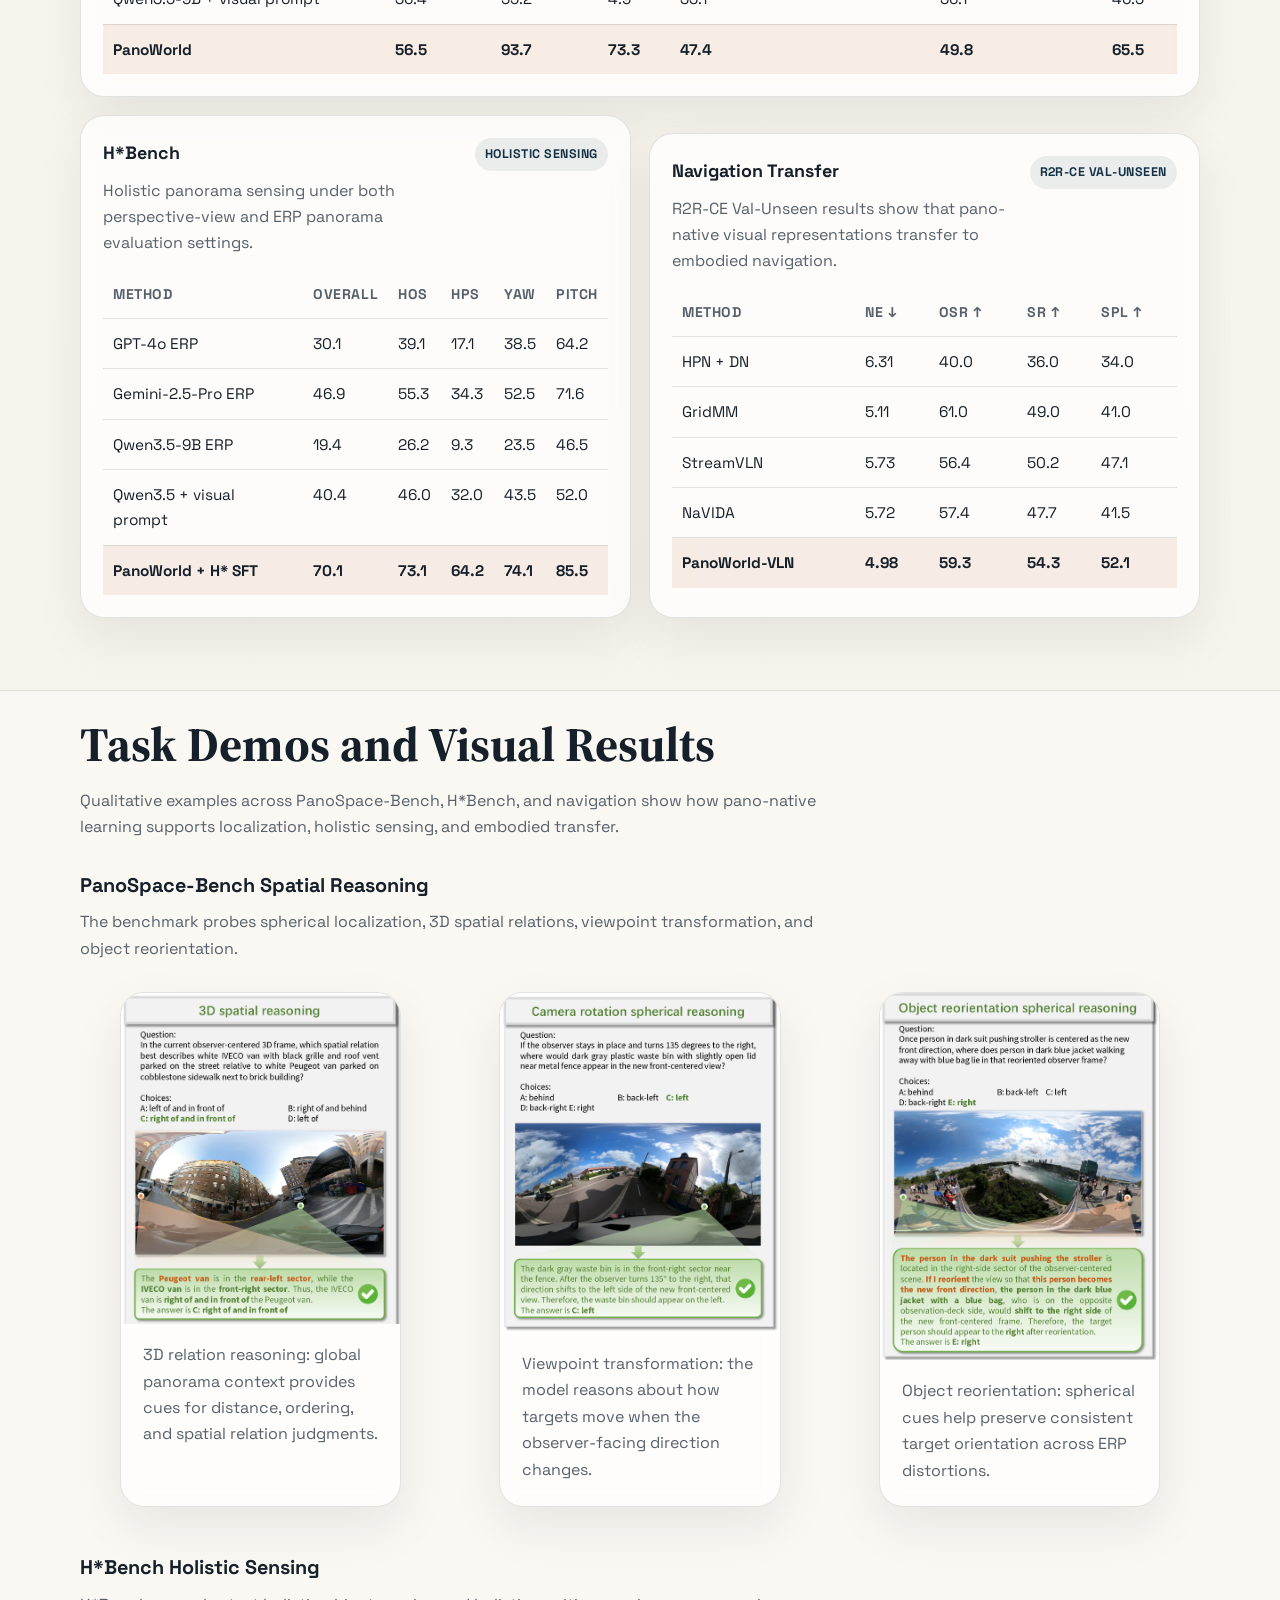
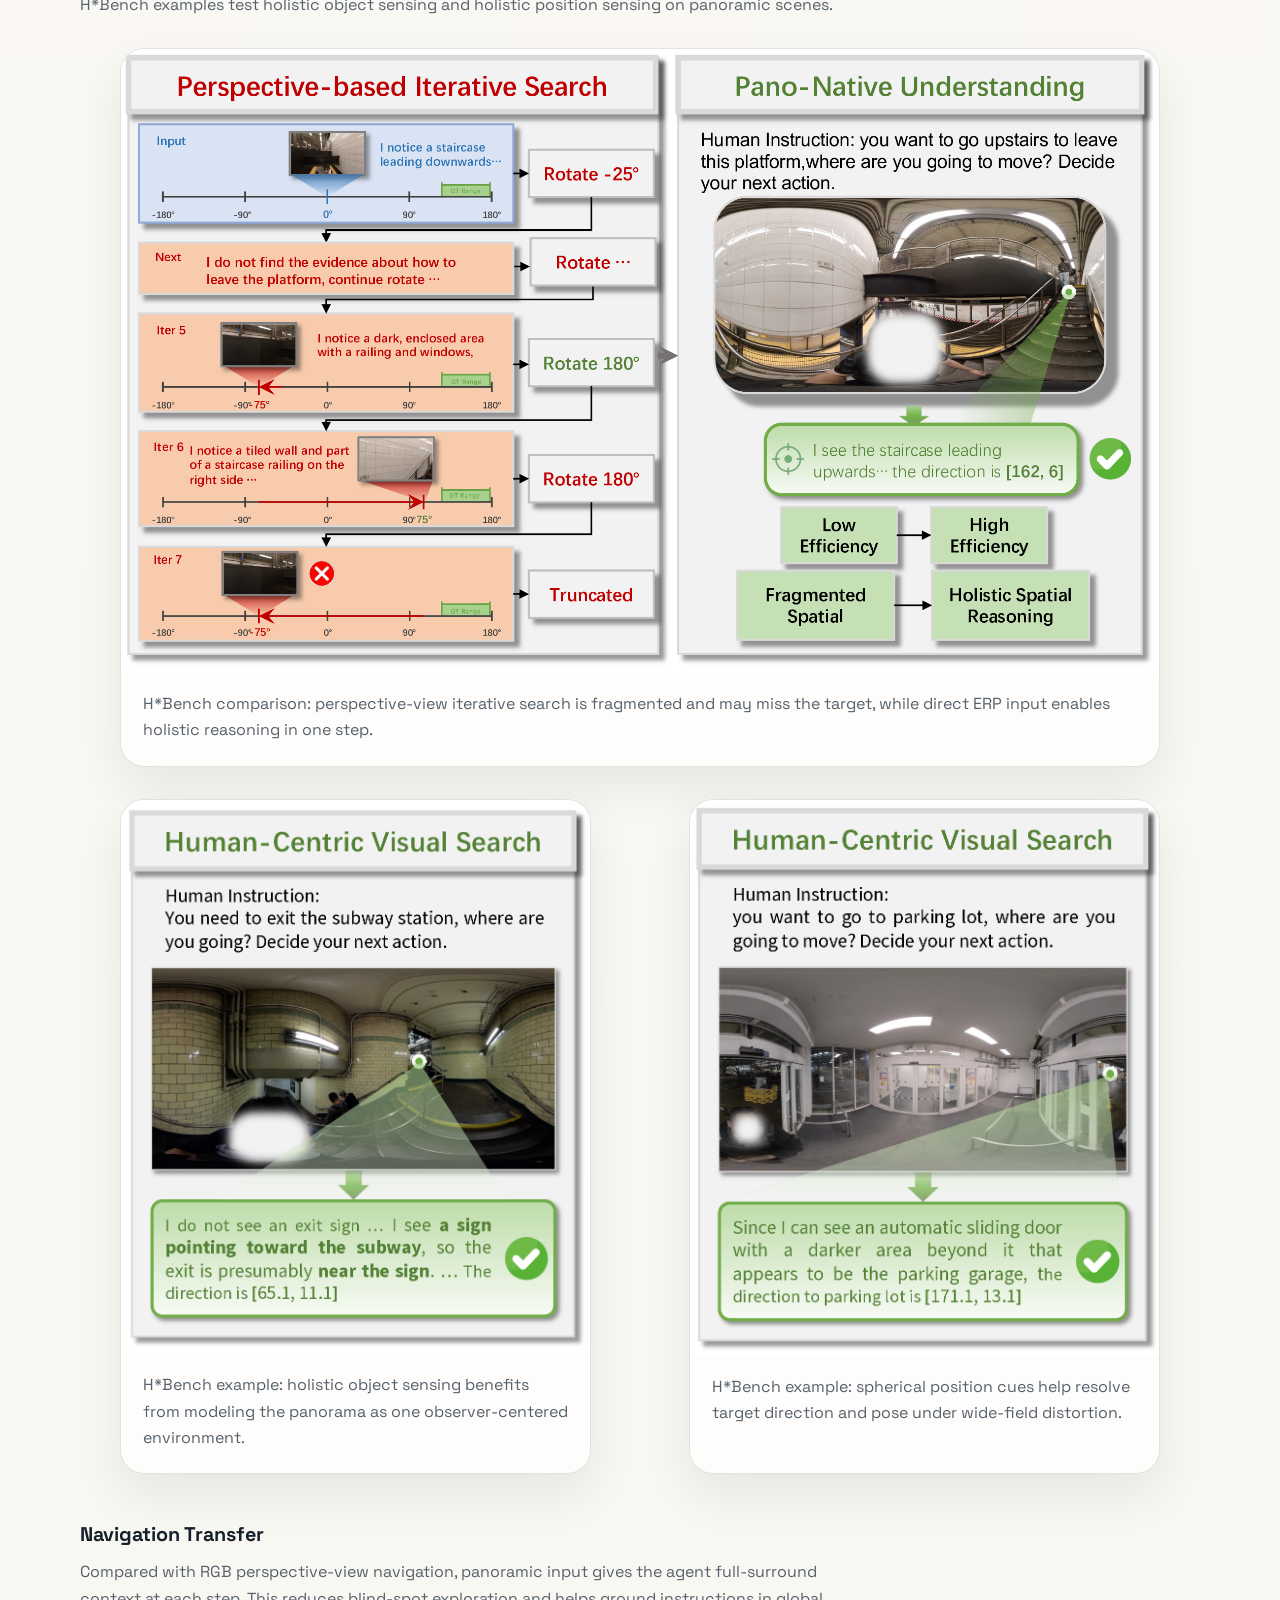
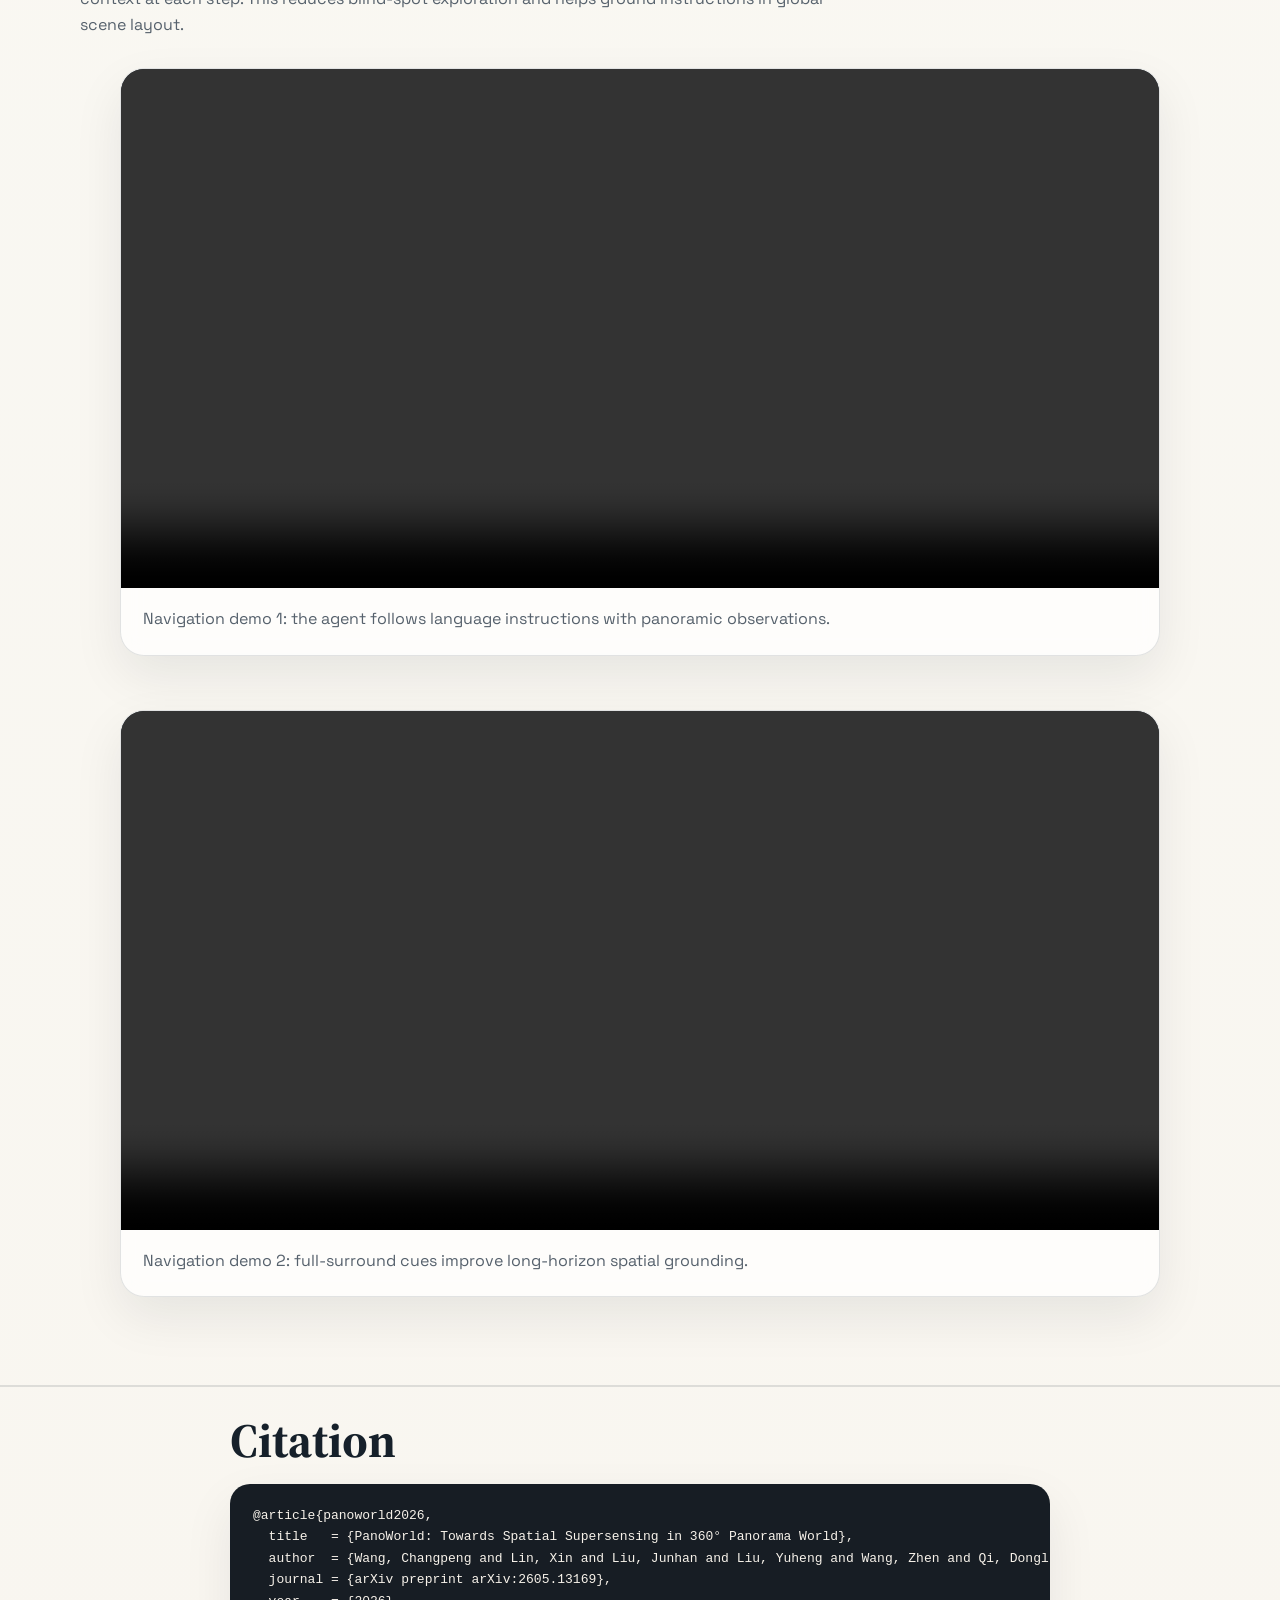
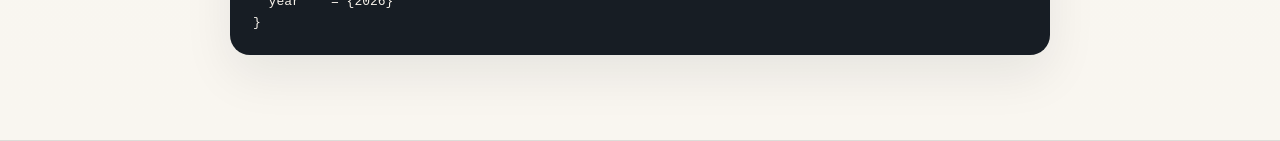
==== commit e5644c4d: "Update deployed project page layout" ====
--- a/index.html
+++ b/index.html
@@ -40,6 +40,8 @@
           <a class="button button--primary" href="https://github.com/wcpcp/PanoWorld">GitHub</a>
           <a class="button" href="https://arxiv.org/pdf/2605.13169">arXiv PDF</a>
           <a class="button" href="https://huggingface.co/papers/2605.13169">HF Paper</a>
+          <span class="button button--disabled">Dataset</span>
+          <span class="button button--disabled">Model</span>
           <a class="button" href="#results">Results</a>
           <a class="button" href="#benchmark">Benchmark</a>
         </div>
@@ -66,22 +68,28 @@
           <h2>Abstract</h2>
           <p class="lead">
             Multimodal large language models still struggle with spatial
-            understanding under the dominant perspective-image paradigm. While
-            360° panoramic sensing captures the entire surrounding environment at
-            once, existing MLLM pipelines typically decompose panoramas into
-            multiple perspective views and leave the spherical structure of ERP
-            imagery largely implicit.
+            understanding under the dominant perspective-image paradigm, which
+            inherits the narrow field of view of human-like perception. For
+            navigation, robotic search, and 3D scene understanding, 360°
+            panoramic sensing offers a form of supersensing by capturing the
+            entire surrounding environment at once. However, existing MLLM
+            pipelines typically decompose panoramas into multiple perspective
+            views, leaving the spherical structure of equirectangular projection
+            (ERP) largely implicit.
           </p>
           <p>
-            PanoWorld studies <strong>pano-native understanding</strong>, where
-            an MLLM reasons over an ERP panorama as a continuous,
-            observer-centered space. The project introduces: a capability-based
-            formulation of panoramic spatial understanding; a large-scale
-            metadata construction pipeline that converts mixed-source panoramas
-            into geometry-aware instruction tuning data; a pano-aware MLLM with
-            <strong>Spherical Spatial Cross-Attention</strong>; and
-            <strong>PanoSpace-Bench</strong>, a diagnostic benchmark for
-            ERP-native spatial reasoning.
+            In this paper, we study <strong>pano-native understanding</strong>,
+            which requires an MLLM to reason over an ERP panorama as a
+            continuous, observer-centered space. We define key abilities for
+            pano-native understanding, build a large-scale metadata construction
+            pipeline that converts mixed-source ERP panoramas into
+            geometry-aware, language-grounded, and depth-aware supervision, and
+            introduce PanoWorld with <strong>Spherical Spatial Cross-Attention</strong>.
+            We further construct <strong>PanoSpace-Bench</strong>, a diagnostic
+            benchmark for evaluating ERP-native spatial reasoning. Experiments
+            show that PanoWorld substantially outperforms proprietary and
+            open-source baselines on PanoSpace-Bench, H*Bench, and R2R-CE
+            Val-Unseen benchmarks.
           </p>
         </div>
       </section>
@@ -123,28 +131,6 @@
               </p>
             </article>
           </div>
-        </div>
-      </section>
-
-      <section class="section">
-        <div class="container">
-          <div class="section-heading">
-            <div>
-              <h2>Method Overview</h2>
-              <p>
-                PanoWorld augments a panoramic MLLM with spherical geometry and
-                pano-native supervision instead of relying on fragmented
-                perspective crops.
-              </p>
-            </div>
-          </div>
-          <figure class="figure-card">
-            <img src="./assets/architecture.png" alt="PanoWorld architecture" />
-            <figcaption>
-              The model introduces a spherical spatial cross-attention mechanism
-              to align ERP visual tokens with the underlying 360° geometry.
-            </figcaption>
-          </figure>
         </div>
       </section>
 
@@ -218,6 +204,28 @@
               </tbody>
             </table>
           </div>
+        </div>
+      </section>
+
+      <section class="section">
+        <div class="container">
+          <div class="section-heading">
+            <div>
+              <h2>Method Overview</h2>
+              <p>
+                PanoWorld augments a panoramic MLLM with spherical geometry and
+                pano-native supervision instead of relying on fragmented
+                perspective crops.
+              </p>
+            </div>
+          </div>
+          <figure class="figure-card">
+            <img src="./assets/architecture.png" alt="PanoWorld architecture" />
+            <figcaption>
+              The model introduces a spherical spatial cross-attention mechanism
+              to align ERP visual tokens with the underlying 360° geometry.
+            </figcaption>
+          </figure>
         </div>
       </section>
 
@@ -484,7 +492,7 @@
               </p>
             </div>
           </div>
-          <div class="visual-grid visual-grid--showcase">
+          <div class="visual-grid visual-grid--trio">
             <figure class="figure-card visual-card">
               <img src="./assets/demo_3d_relation.png" alt="PanoWorld 3D relation reasoning result" />
               <figcaption>
@@ -526,6 +534,8 @@
                 enables holistic reasoning in one step.
               </figcaption>
             </figure>
+          </div>
+          <div class="visual-grid visual-grid--duo">
             <figure class="figure-card visual-card">
               <img src="./assets/demo_hps_case1.png" alt="PanoWorld H star holistic sensing result" />
               <figcaption>
@@ -553,7 +563,7 @@
               </p>
             </div>
           </div>
-          <div class="visual-grid">
+          <div class="visual-stack">
             <figure class="figure-card visual-card">
               <video controls muted playsinline preload="metadata" src="./assets/demo_vln1.mp4"></video>
               <figcaption>
@@ -568,34 +578,6 @@
                 spatial grounding.
               </figcaption>
             </figure>
-          </div>
-        </div>
-      </section>
-
-      <section class="section">
-        <div class="container container--narrow">
-          <h2>Resources</h2>
-          <div class="resource-list">
-            <a class="resource" href="https://github.com/wcpcp/PanoWorld">
-              <span class="resource__title">Code</span>
-              <span class="resource__desc">Main repository and training pipeline.</span>
-            </a>
-            <a class="resource" href="https://arxiv.org/pdf/2605.13169">
-              <span class="resource__title">arXiv PDF</span>
-              <span class="resource__desc">Official arXiv paper PDF.</span>
-            </a>
-            <a class="resource" href="https://huggingface.co/papers/2605.13169">
-              <span class="resource__title">Hugging Face Paper</span>
-              <span class="resource__desc">Paper summary and reader-friendly landing page.</span>
-            </a>
-            <div class="resource resource--muted">
-              <span class="resource__title">Dataset & Benchmark</span>
-              <span class="resource__desc">Coming soon.</span>
-            </div>
-            <div class="resource resource--muted">
-              <span class="resource__title">Models & Checkpoints</span>
-              <span class="resource__desc">Coming soon.</span>
-            </div>
           </div>
         </div>
       </section>
--- a/styles.css
+++ b/styles.css
@@ -129,6 +129,11 @@
   border-color: transparent;
 }
 
+.button--disabled {
+  cursor: default;
+  opacity: 0.58;
+}
+
 .section {
   padding: 28px 0 72px;
 }
@@ -356,17 +361,38 @@
   grid-template-columns: 1fr;
 }
 
-.visual-card img,
-.visual-card video {
+.visual-grid--trio {
+  grid-template-columns: repeat(3, minmax(0, 1fr));
+}
+
+.visual-grid--duo {
+  grid-template-columns: repeat(2, minmax(0, 1fr));
+}
+
+.visual-stack {
+  display: grid;
+  gap: 22px;
+}
+
+.visual-card img {
   display: block;
   width: 100%;
   aspect-ratio: 16 / 9;
   object-fit: cover;
 }
 
-.visual-grid--showcase .visual-card img {
+.visual-grid--showcase .visual-card img,
+.visual-grid--trio .visual-card img,
+.visual-grid--duo .visual-card img {
   aspect-ratio: auto;
   object-fit: contain;
+}
+
+.visual-card video {
+  display: block;
+  width: 100%;
+  height: auto;
+  background: #111820;
 }
 
 .resource-list {
@@ -414,7 +440,9 @@
   .stats-grid,
   .results-grid,
   .two-up,
-  .visual-grid {
+  .visual-grid,
+  .visual-grid--trio,
+  .visual-grid--duo {
     grid-template-columns: 1fr;
   }
 
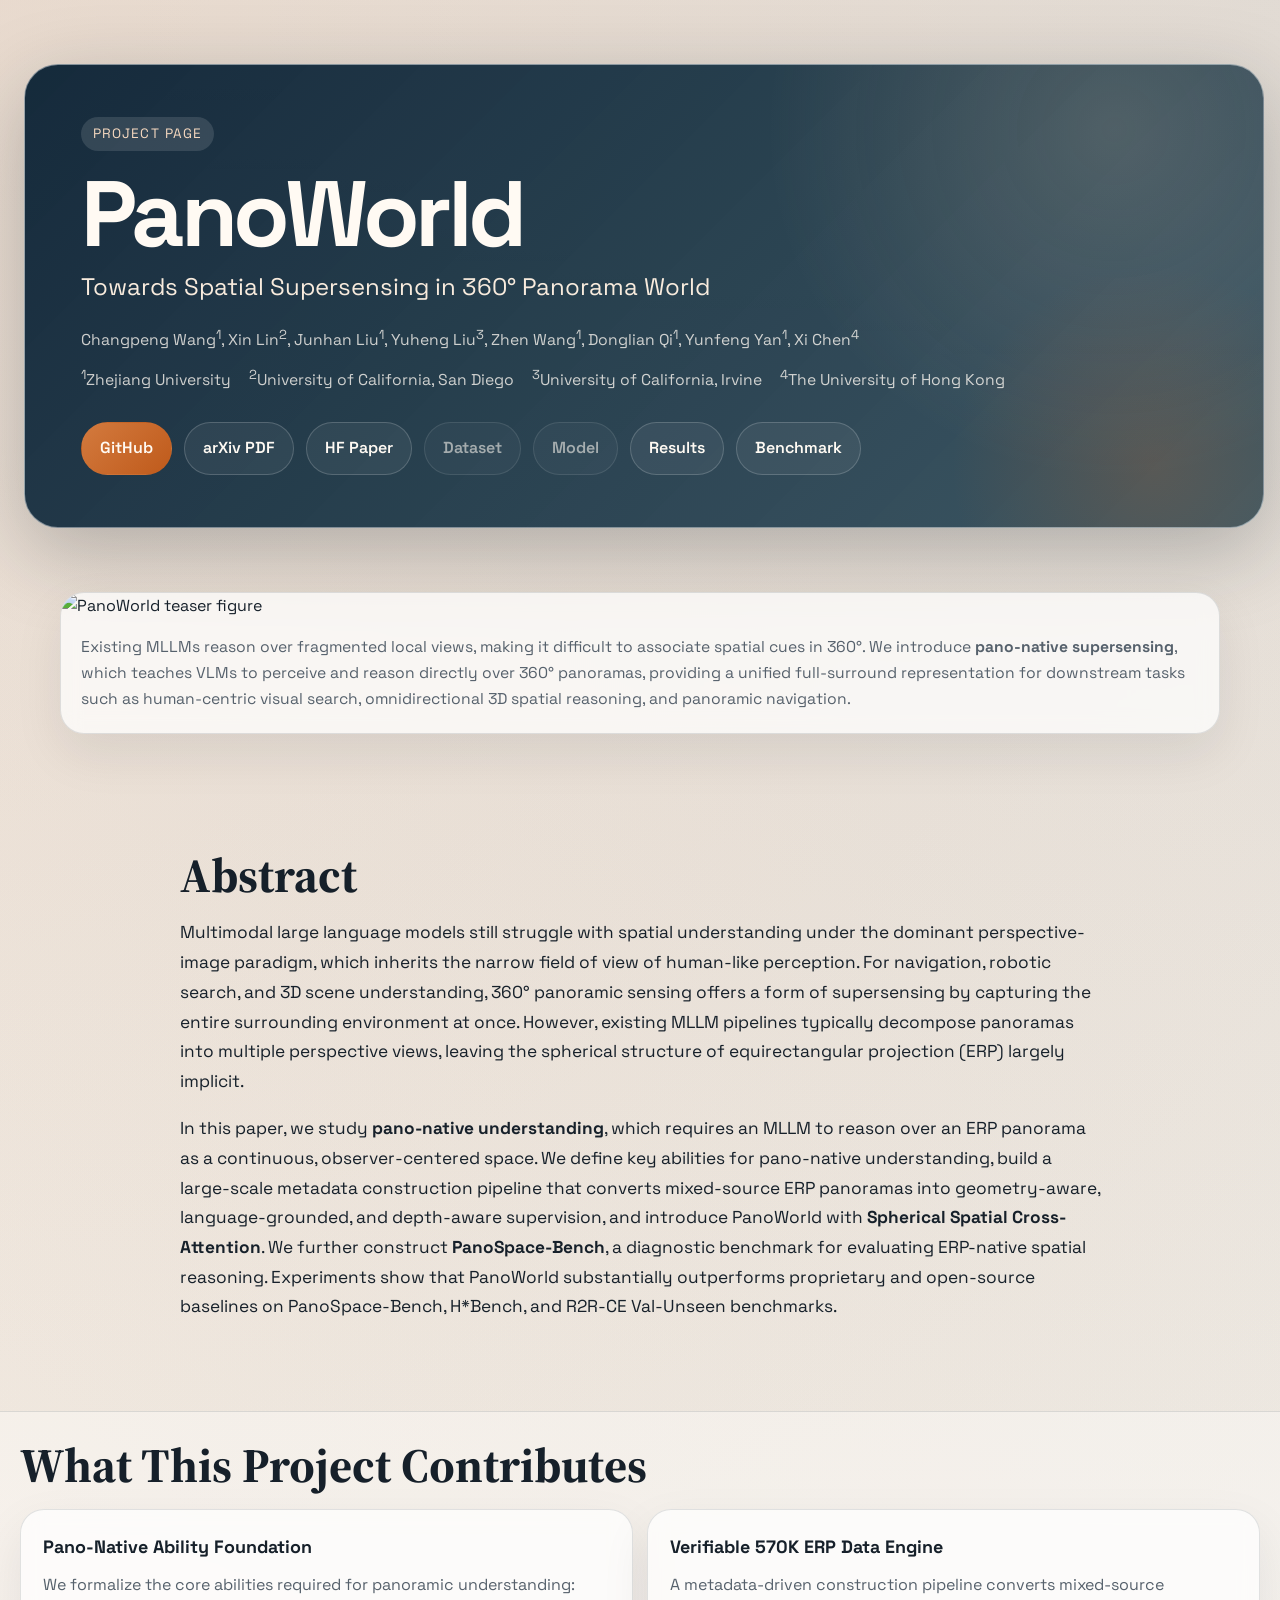
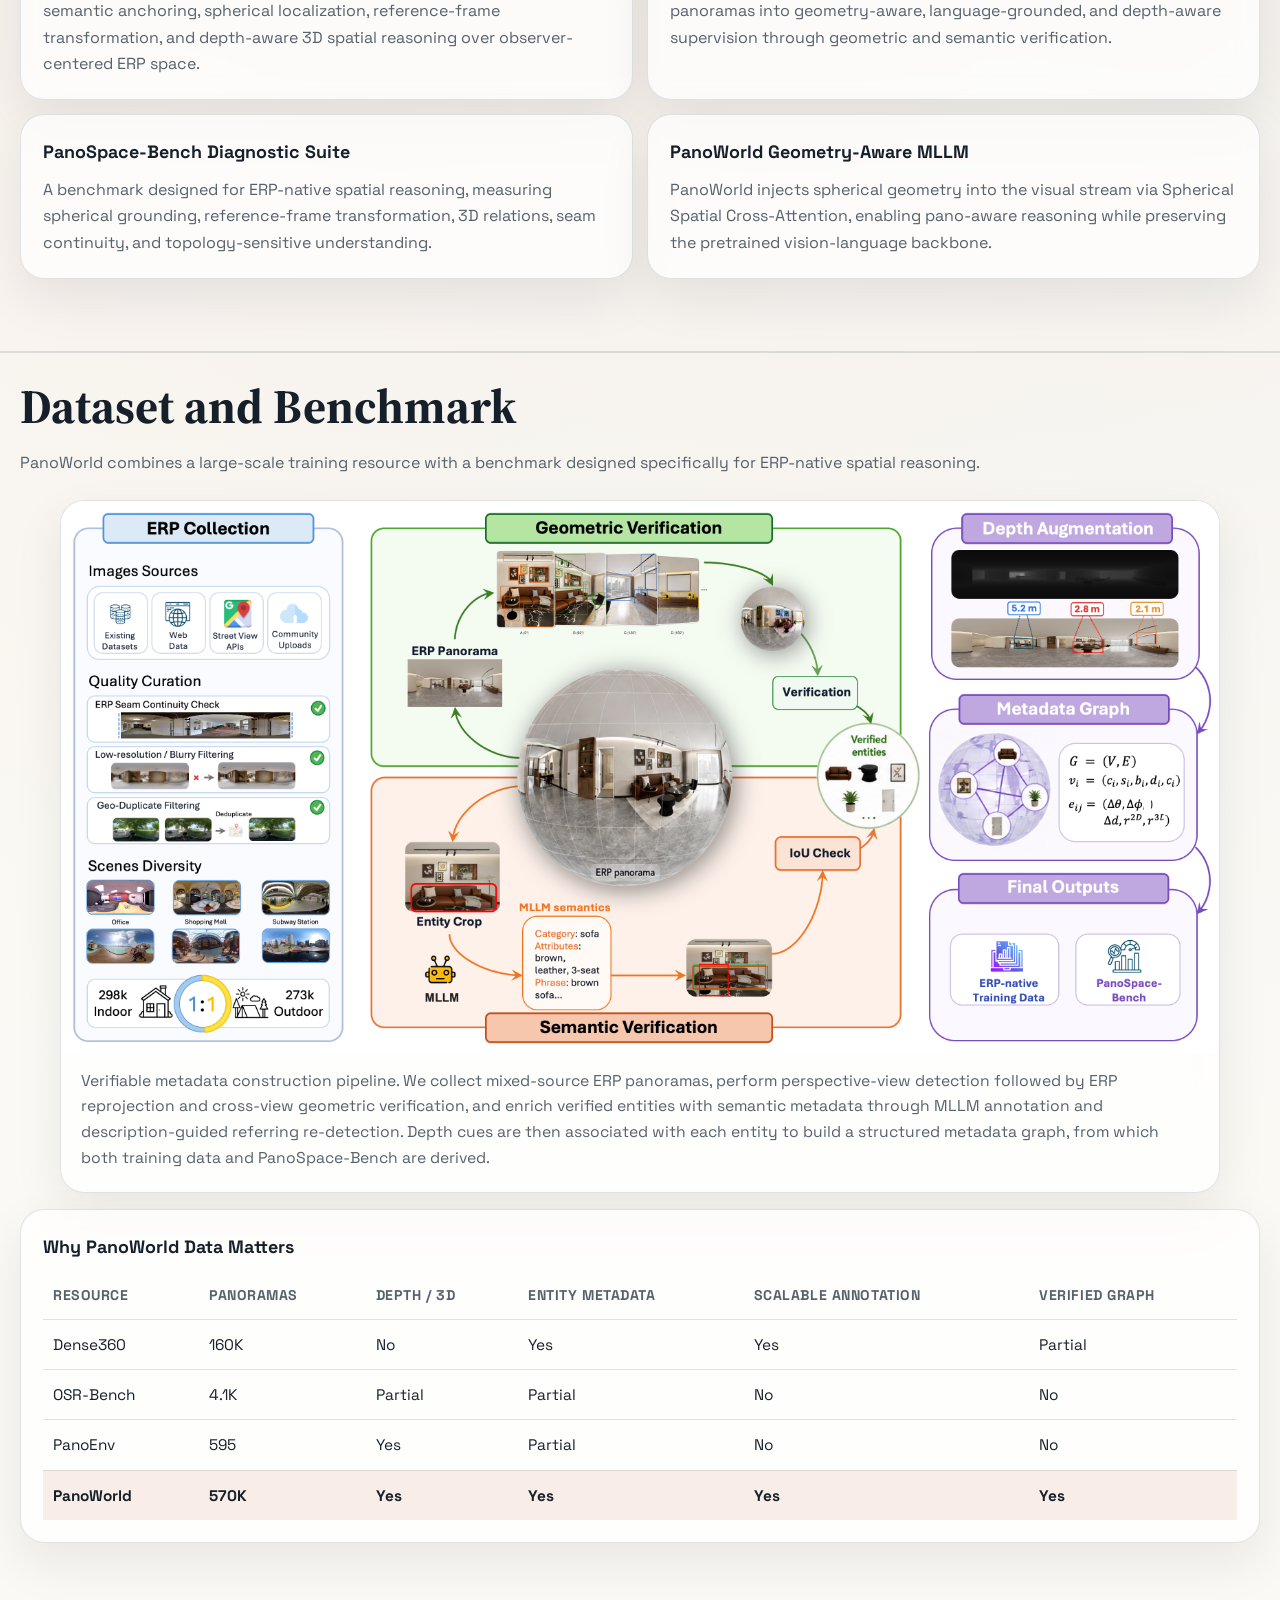
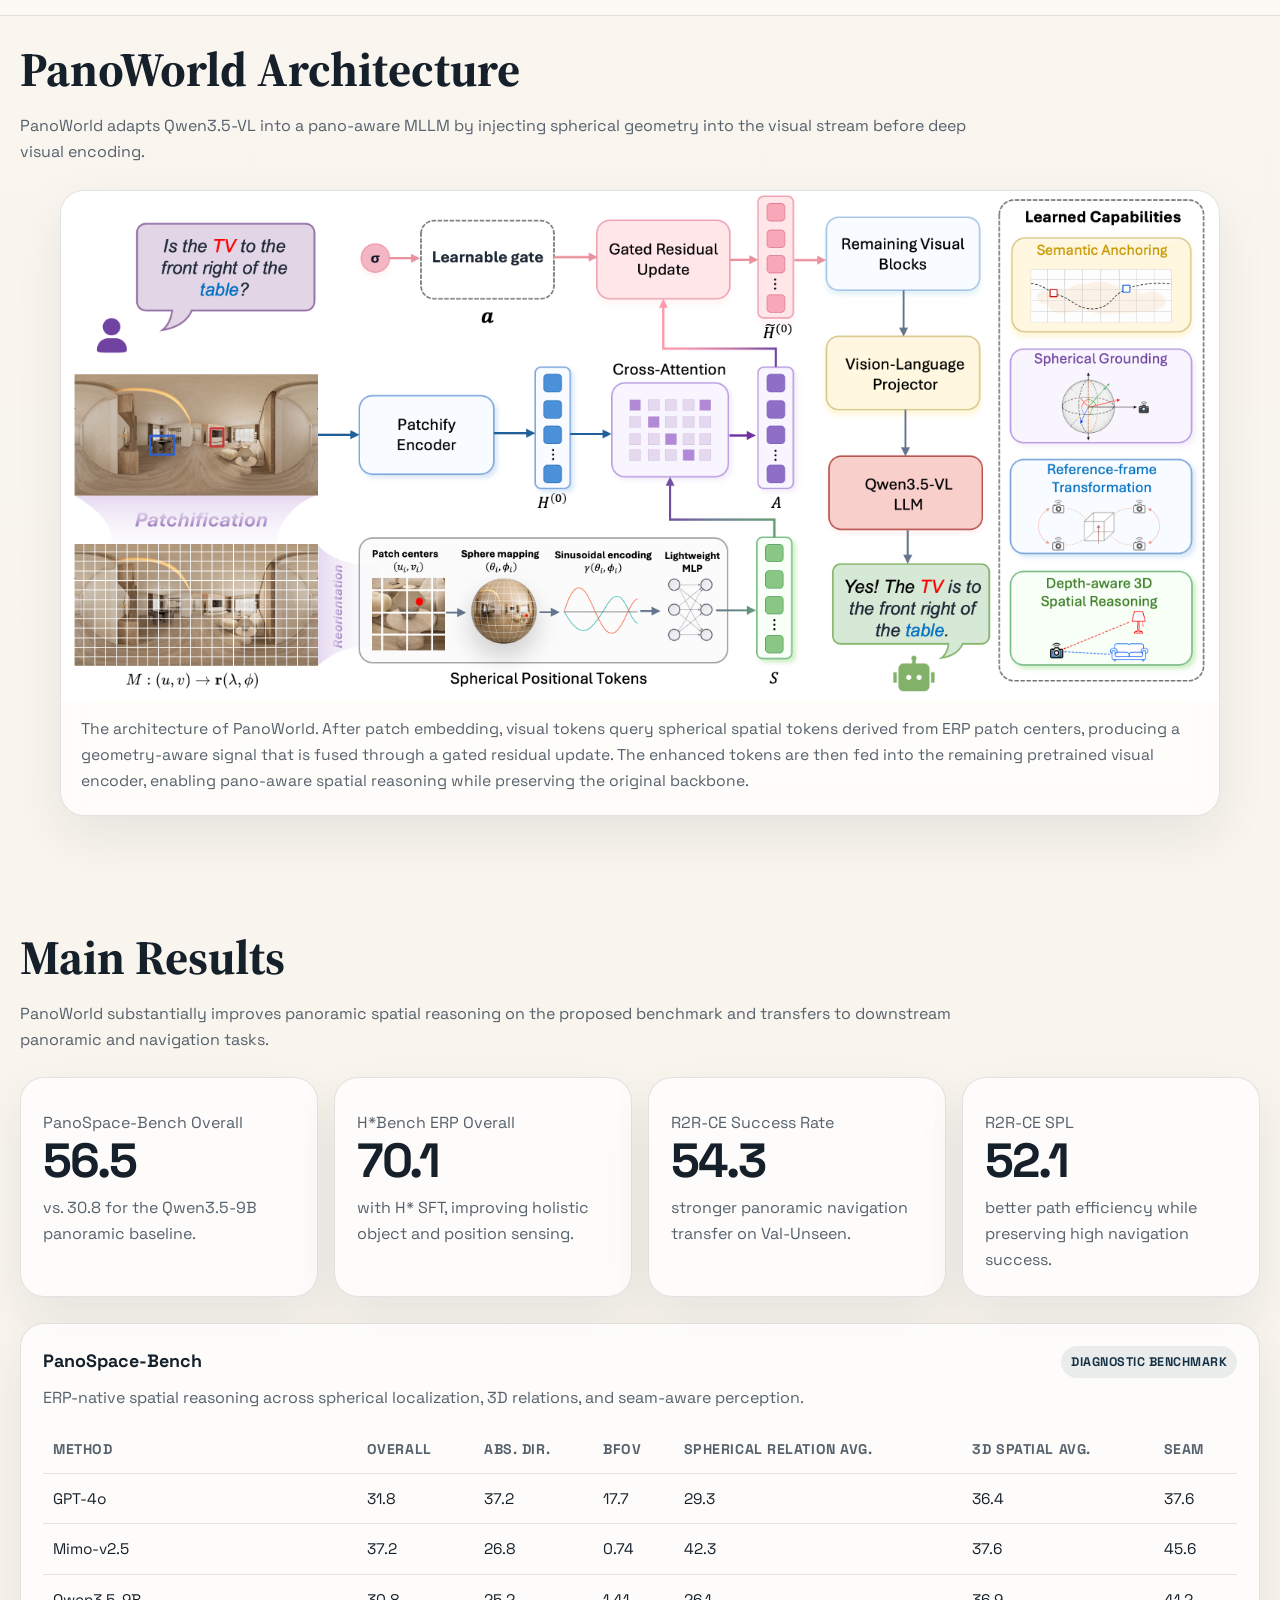
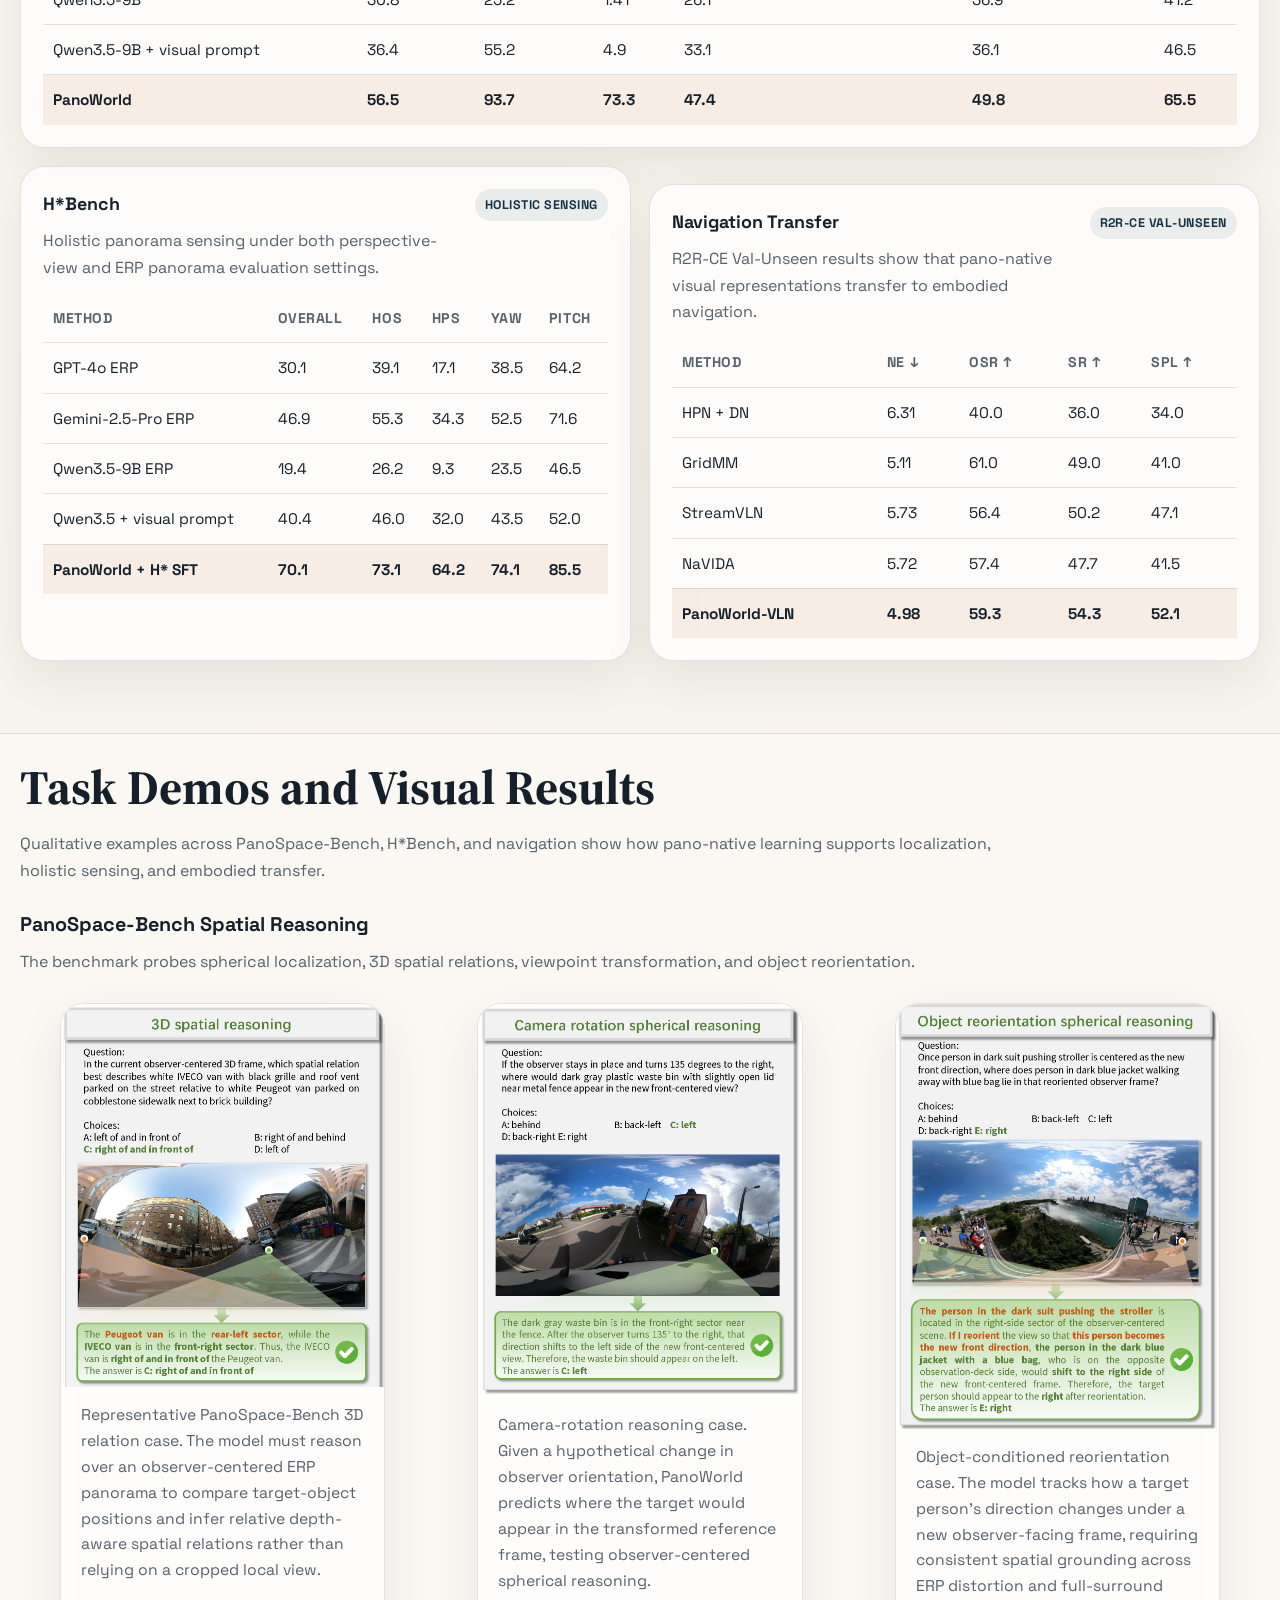
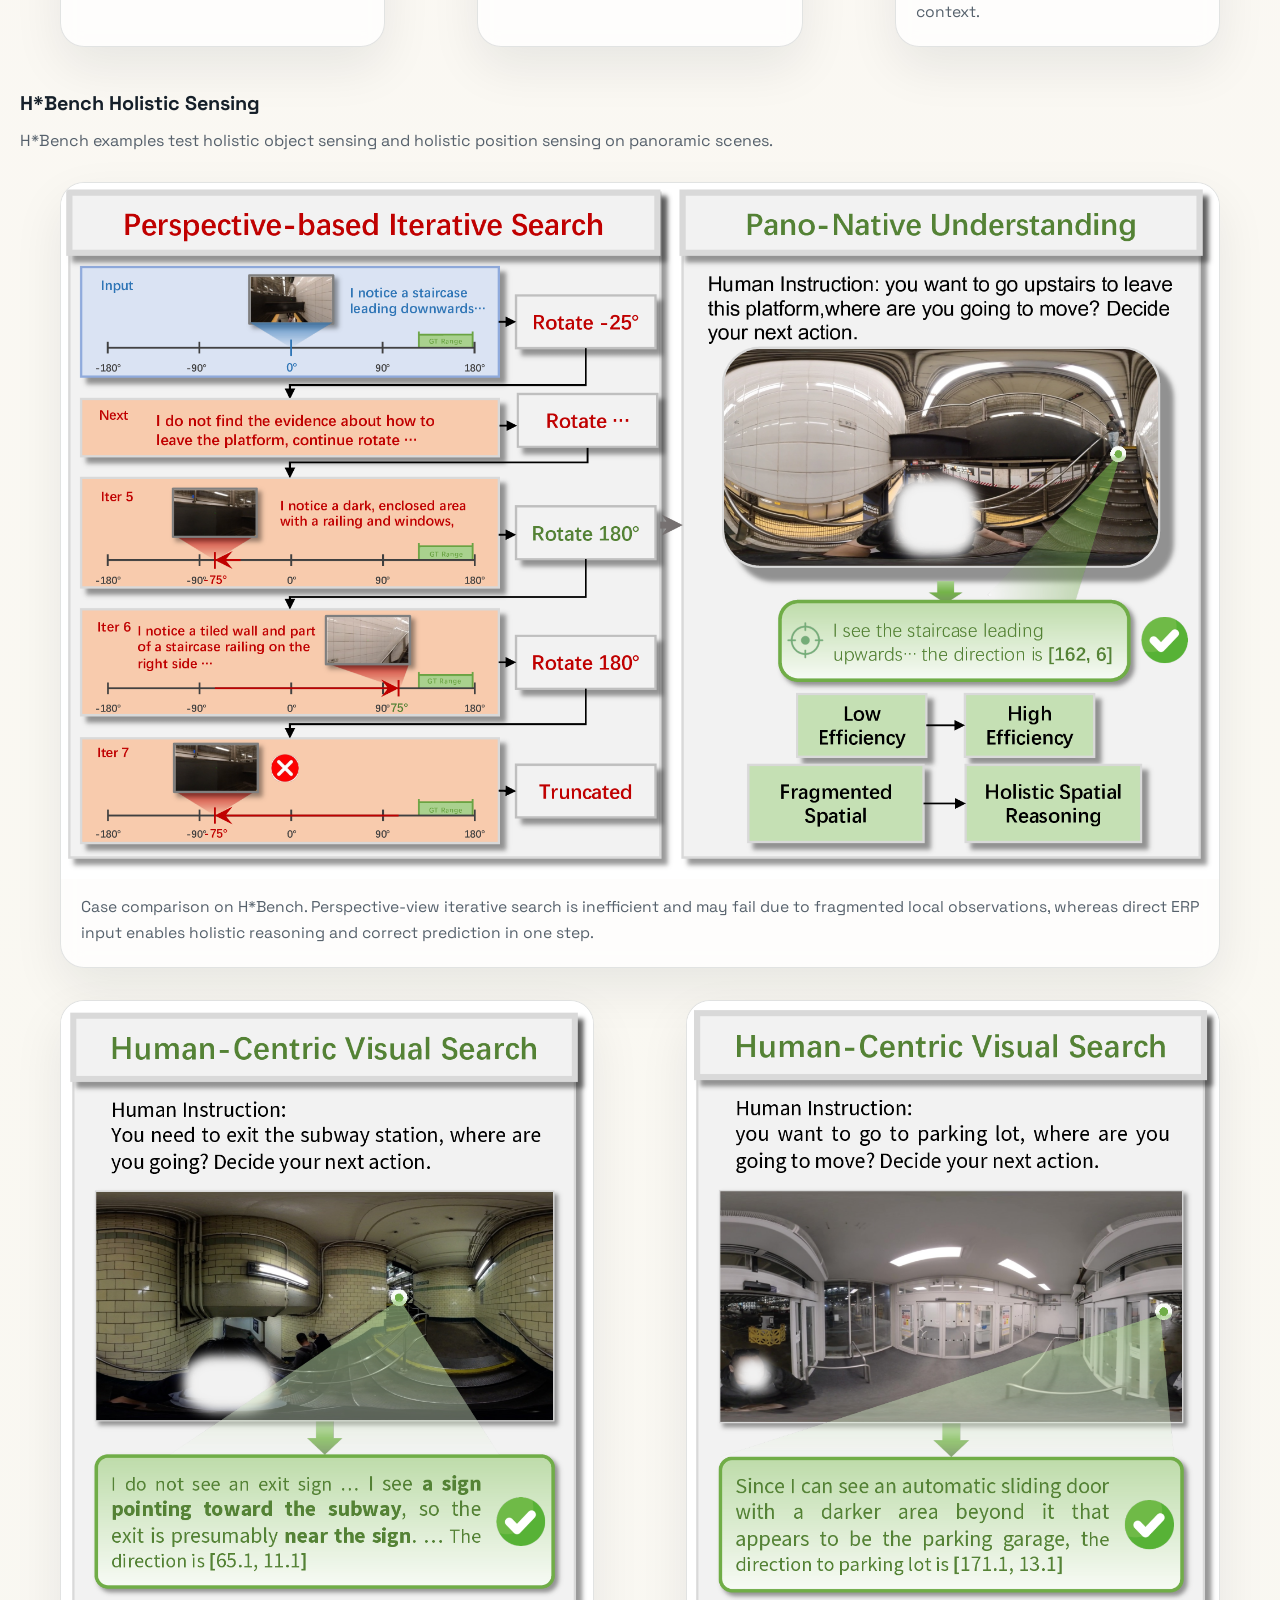
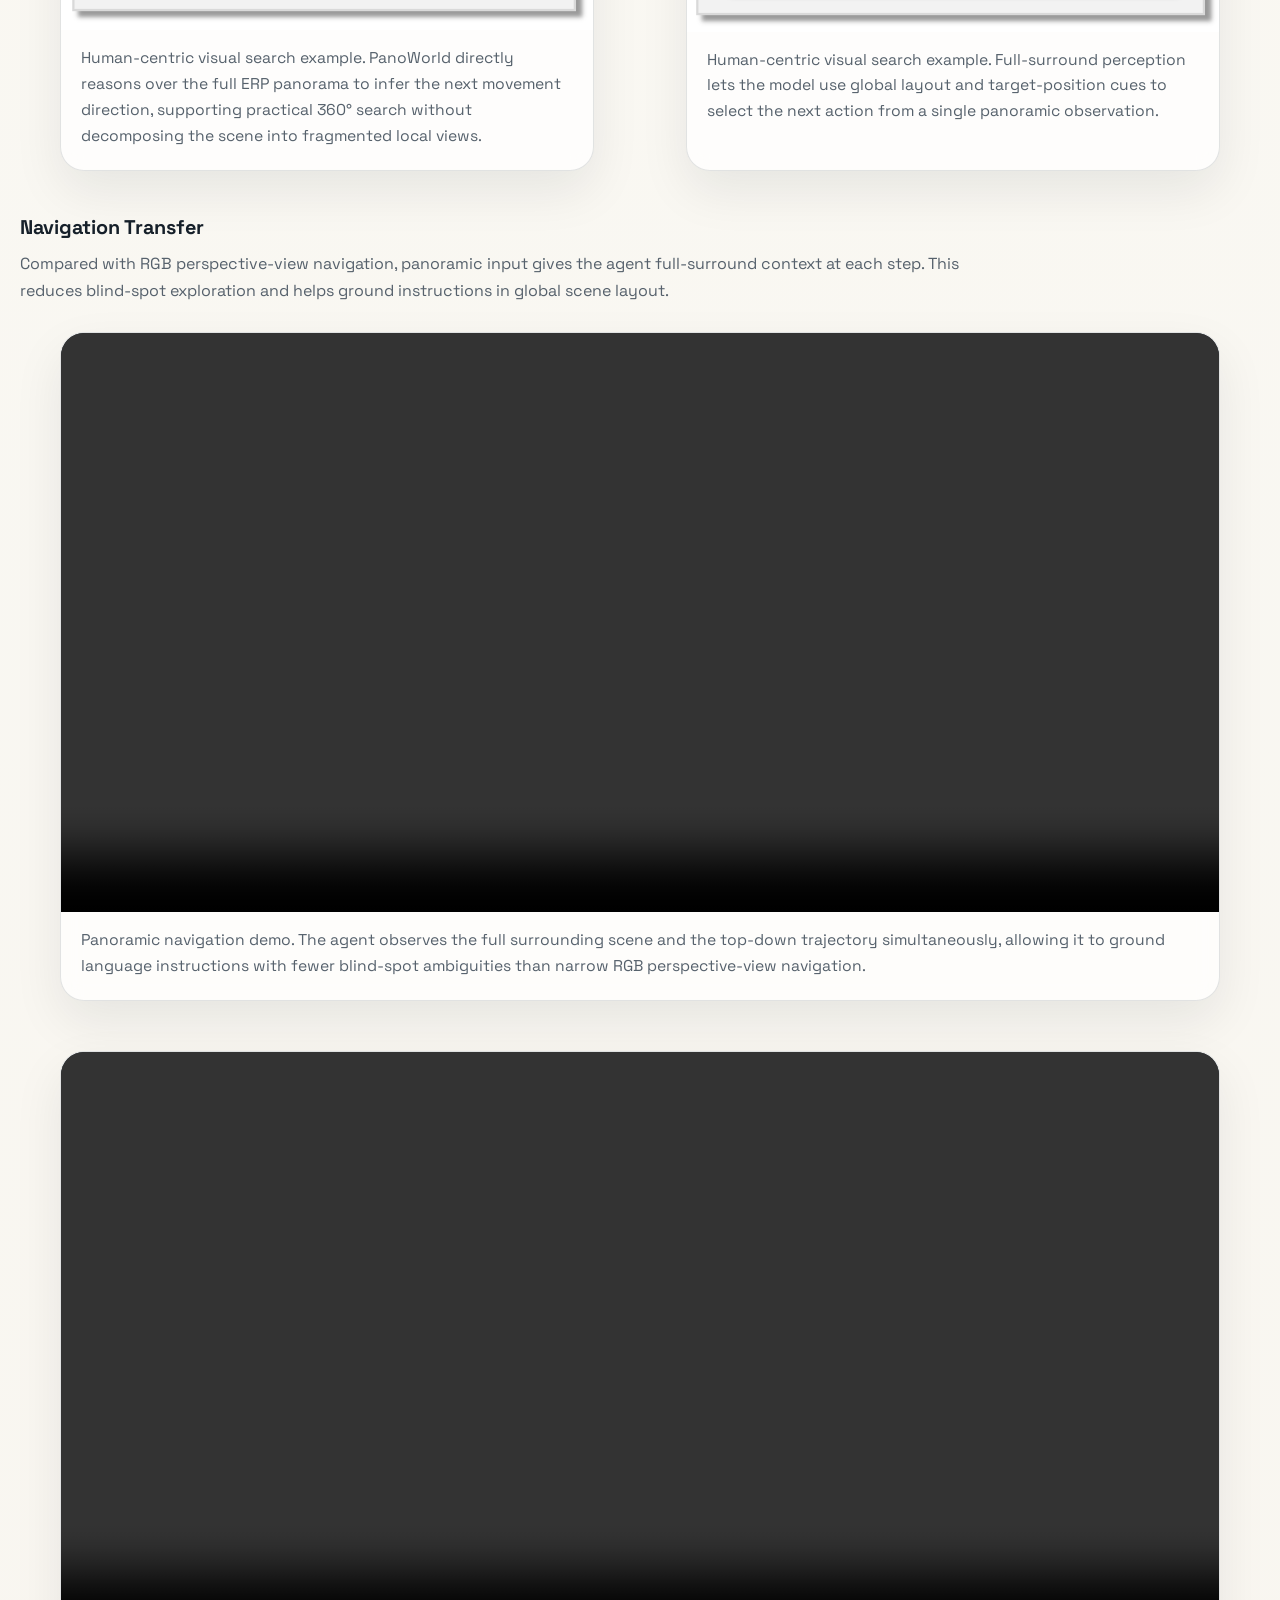
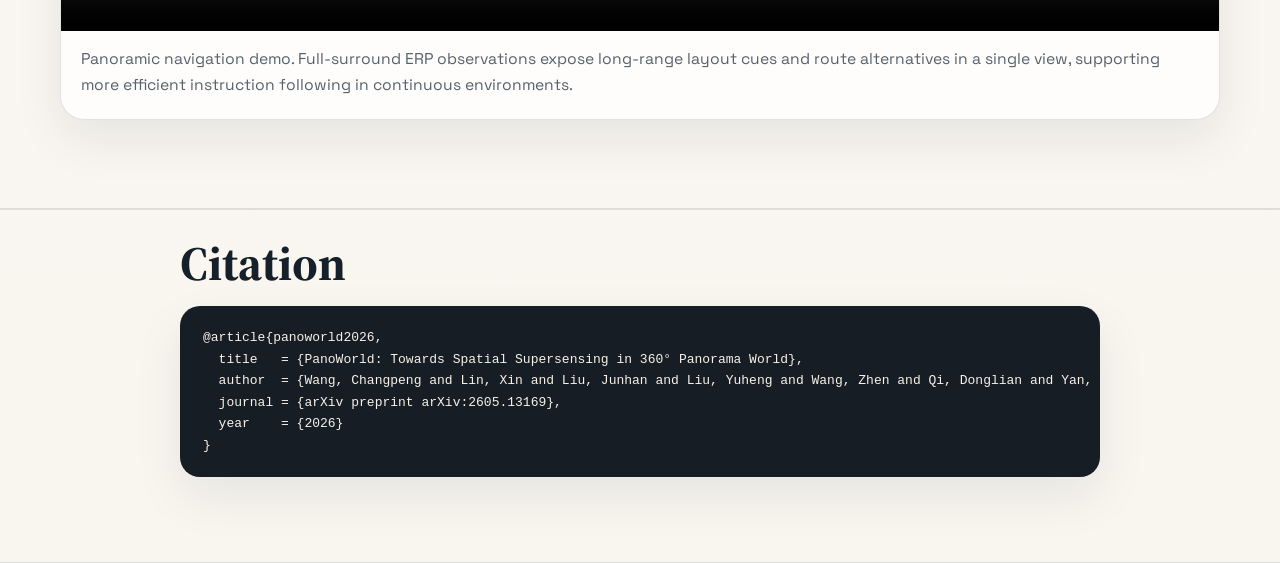
==== commit eb9a3898: "Deploy polished project page" ====
--- a/index.html
+++ b/index.html
@@ -29,11 +29,10 @@
           Yuheng Liu<sup>3</sup>, Zhen Wang<sup>1</sup>, Donglian Qi<sup>1</sup>,
           Yunfeng Yan<sup>1</sup>, Xi Chen<sup>4</sup>
           <span class="hero__affiliations">
-            <br />
-            <sup>1</sup>Zhejiang University &nbsp;&nbsp;
-            <sup>2</sup>University of California, San Diego &nbsp;&nbsp;
-            <sup>3</sup>University of California, Irvine &nbsp;&nbsp;
-            <sup>4</sup>The University of Hong Kong
+            <span><sup>1</sup>Zhejiang University</span>
+            <span><sup>2</sup>University of California, San Diego</span>
+            <span><sup>3</sup>University of California, Irvine</span>
+            <span><sup>4</sup>The University of Hong Kong</span>
           </span>
         </p>
         <div class="hero__actions">
@@ -54,17 +53,20 @@
           <figure class="figure-card figure-card--hero">
             <img src="./assets/teaser.png" alt="PanoWorld teaser figure" />
             <figcaption>
-              Existing MLLMs reason over fragmented local views. PanoWorld
-              studies <strong>pano-native supersensing</strong>: learning to
-              understand a full 360° ERP panorama as a continuous,
-              observer-centered spatial world.
+              Existing MLLMs reason over fragmented local views, making it
+              difficult to associate spatial cues in 360°. We introduce
+              <strong>pano-native supersensing</strong>, which teaches VLMs to
+              perceive and reason directly over 360° panoramas, providing a
+              unified full-surround representation for downstream tasks such as
+              human-centric visual search, omnidirectional 3D spatial reasoning,
+              and panoramic navigation.
             </figcaption>
           </figure>
         </div>
       </section>
 
       <section class="section">
-        <div class="container container--narrow">
+        <div class="container container--narrow abstract-copy">
           <h2>Abstract</h2>
           <p class="lead">
             Multimodal large language models still struggle with spatial
@@ -99,35 +101,38 @@
           <h2>What This Project Contributes</h2>
           <div class="grid grid--cards">
             <article class="card">
-              <h3>Capability Taxonomy</h3>
-              <p>
-                A structured decomposition of pano-native learning into
-                spherical localization, relative direction reasoning, viewpoint
-                transformation, 3D spatial relations, and global scene topology.
+              <h3>Pano-Native Ability Foundation</h3>
+              <p>
+                We formalize the core abilities required for panoramic
+                understanding: semantic anchoring, spherical localization,
+                reference-frame transformation, and depth-aware 3D spatial
+                reasoning over observer-centered ERP space.
               </p>
             </article>
             <article class="card">
-              <h3>570K Panorama Resource</h3>
-              <p>
-                A metadata-driven pipeline that constructs large-scale
-                geometry-aware and language-grounded ERP supervision from
-                mixed-source panorama data.
+              <h3>Verifiable 570K ERP Data Engine</h3>
+              <p>
+                A metadata-driven construction pipeline converts mixed-source
+                panoramas into geometry-aware, language-grounded, and
+                depth-aware supervision through geometric and semantic
+                verification.
               </p>
             </article>
             <article class="card">
-              <h3>PanoSpace-Bench</h3>
-              <p>
-                A diagnostic benchmark that evaluates ERP-native spatial
-                reasoning beyond standard VQA accuracy, including localization,
-                seam awareness, and 3D spatial understanding.
+              <h3>PanoSpace-Bench Diagnostic Suite</h3>
+              <p>
+                A benchmark designed for ERP-native spatial reasoning,
+                measuring spherical grounding, reference-frame transformation,
+                3D relations, seam continuity, and topology-sensitive
+                understanding.
               </p>
             </article>
             <article class="card">
-              <h3>Spherical Spatial Cross-Attention</h3>
-              <p>
-                A pano-aware architectural adaptation that injects spherical
-                geometry directly into the visual stream for geometry-consistent
-                panoramic reasoning.
+              <h3>PanoWorld Geometry-Aware MLLM</h3>
+              <p>
+                PanoWorld injects spherical geometry into the visual stream via
+                Spherical Spatial Cross-Attention, enabling pano-aware reasoning
+                while preserving the pretrained vision-language backbone.
               </p>
             </article>
           </div>
@@ -149,9 +154,13 @@
           <figure class="figure-card">
             <img src="./assets/dataset.png" alt="PanoWorld dataset pipeline" />
             <figcaption>
-              Verifiable metadata construction pipeline used in the paper:
-              mixed-source ERP panoramas are converted into geometry-aware,
-              depth-aware, and language-grounded supervision.
+              Verifiable metadata construction pipeline. We collect mixed-source
+              ERP panoramas, perform perspective-view detection followed by ERP
+              reprojection and cross-view geometric verification, and enrich
+              verified entities with semantic metadata through MLLM annotation
+              and description-guided referring re-detection. Depth cues are then
+              associated with each entity to build a structured metadata graph,
+              from which both training data and PanoSpace-Bench are derived.
             </figcaption>
           </figure>
 
@@ -211,19 +220,23 @@
         <div class="container">
           <div class="section-heading">
             <div>
-              <h2>Method Overview</h2>
-              <p>
-                PanoWorld augments a panoramic MLLM with spherical geometry and
-                pano-native supervision instead of relying on fragmented
-                perspective crops.
+              <h2>PanoWorld Architecture</h2>
+              <p>
+                PanoWorld adapts Qwen3.5-VL into a pano-aware MLLM by injecting
+                spherical geometry into the visual stream before deep visual
+                encoding.
               </p>
             </div>
           </div>
           <figure class="figure-card">
             <img src="./assets/architecture.png" alt="PanoWorld architecture" />
             <figcaption>
-              The model introduces a spherical spatial cross-attention mechanism
-              to align ERP visual tokens with the underlying 360° geometry.
+              The architecture of PanoWorld. After patch embedding, visual
+              tokens query spherical spatial tokens derived from ERP patch
+              centers, producing a geometry-aware signal that is fused through a
+              gated residual update. The enhanced tokens are then fed into the
+              remaining pretrained visual encoder, enabling pano-aware spatial
+              reasoning while preserving the original backbone.
             </figcaption>
           </figure>
         </div>
@@ -496,22 +509,28 @@
             <figure class="figure-card visual-card">
               <img src="./assets/demo_3d_relation.png" alt="PanoWorld 3D relation reasoning result" />
               <figcaption>
-                3D relation reasoning: global panorama context provides cues for
-                distance, ordering, and spatial relation judgments.
+                Representative PanoSpace-Bench 3D relation case. The model must
+                reason over an observer-centered ERP panorama to compare
+                target-object positions and infer relative depth-aware spatial
+                relations rather than relying on a cropped local view.
               </figcaption>
             </figure>
             <figure class="figure-card visual-card">
               <img src="./assets/demo_camera_rotation.png" alt="PanoWorld camera rotation reasoning result" />
               <figcaption>
-                Viewpoint transformation: the model reasons about how targets
-                move when the observer-facing direction changes.
+                Camera-rotation reasoning case. Given a hypothetical change in
+                observer orientation, PanoWorld predicts where the target would
+                appear in the transformed reference frame, testing
+                observer-centered spherical reasoning.
               </figcaption>
             </figure>
             <figure class="figure-card visual-card">
               <img src="./assets/demo_object_reorientation.png" alt="PanoWorld object reorientation result" />
               <figcaption>
-                Object reorientation: spherical cues help preserve consistent
-                target orientation across ERP distortions.
+                Object-conditioned reorientation case. The model tracks how a
+                target person's direction changes under a new observer-facing
+                frame, requiring consistent spatial grounding across ERP
+                distortion and full-surround context.
               </figcaption>
             </figure>
           </div>
@@ -529,9 +548,10 @@
             <figure class="figure-card visual-card">
               <img src="./assets/demo_hstar_comparison.png" alt="Perspective-view search compared with pano-native H star reasoning" />
               <figcaption>
-                H*Bench comparison: perspective-view iterative search is
-                fragmented and may miss the target, while direct ERP input
-                enables holistic reasoning in one step.
+                Case comparison on H*Bench. Perspective-view iterative search is
+                inefficient and may fail due to fragmented local observations,
+                whereas direct ERP input enables holistic reasoning and correct
+                prediction in one step.
               </figcaption>
             </figure>
           </div>
@@ -539,15 +559,18 @@
             <figure class="figure-card visual-card">
               <img src="./assets/demo_hps_case1.png" alt="PanoWorld H star holistic sensing result" />
               <figcaption>
-                H*Bench example: holistic object sensing benefits from modeling
-                the panorama as one observer-centered environment.
+                Human-centric visual search example. PanoWorld directly reasons
+                over the full ERP panorama to infer the next movement direction,
+                supporting practical 360° search without decomposing the scene
+                into fragmented local views.
               </figcaption>
             </figure>
             <figure class="figure-card visual-card">
               <img src="./assets/demo_hps_case2.png" alt="PanoWorld H star position sensing result" />
               <figcaption>
-                H*Bench example: spherical position cues help resolve target
-                direction and pose under wide-field distortion.
+                Human-centric visual search example. Full-surround perception
+                lets the model use global layout and target-position cues to
+                select the next action from a single panoramic observation.
               </figcaption>
             </figure>
           </div>
@@ -567,15 +590,20 @@
             <figure class="figure-card visual-card">
               <video controls muted playsinline preload="metadata" src="./assets/demo_vln1.mp4"></video>
               <figcaption>
-                Navigation demo 1: the agent follows language instructions with
-                panoramic observations.
+                Panoramic navigation demo. The agent observes the full
+                surrounding scene and the top-down trajectory simultaneously,
+                allowing it to ground language instructions with fewer
+                blind-spot ambiguities than narrow RGB perspective-view
+                navigation.
               </figcaption>
             </figure>
             <figure class="figure-card visual-card">
               <video controls muted playsinline preload="metadata" src="./assets/demo_vln2.mp4"></video>
               <figcaption>
-                Navigation demo 2: full-surround cues improve long-horizon
-                spatial grounding.
+                Panoramic navigation demo. Full-surround ERP observations expose
+                long-range layout cues and route alternatives in a single view,
+                supporting more efficient instruction following in continuous
+                environments.
               </figcaption>
             </figure>
           </div>
--- a/styles.css
+++ b/styles.css
@@ -43,31 +43,46 @@
 }
 
 .hero {
-  padding: 72px 24px 56px;
+  padding: 64px 24px 48px;
 }
 
 .hero__inner,
 .container {
-  width: min(1120px, calc(100vw - 32px));
+  width: min(1240px, calc(100vw - 32px));
   margin: 0 auto;
 }
 
 .container--narrow {
-  width: min(820px, calc(100vw - 32px));
+  width: min(920px, calc(100vw - 32px));
 }
 
 .hero__inner {
-  padding: 48px;
+  position: relative;
+  overflow: hidden;
+  padding: 52px 56px;
   border: 1px solid rgba(255, 255, 255, 0.45);
-  border-radius: 36px;
+  border-radius: 34px;
   background:
-    linear-gradient(135deg, rgba(22, 50, 71, 0.96), rgba(35, 62, 77, 0.88)),
+    radial-gradient(circle at 88% 14%, rgba(242, 209, 181, 0.16), transparent 30%),
+    linear-gradient(135deg, rgba(16, 38, 56, 0.98), rgba(47, 77, 91, 0.92)),
     linear-gradient(180deg, rgba(255, 255, 255, 0.08), transparent);
   color: #fffaf3;
   box-shadow: 0 24px 80px rgba(14, 26, 36, 0.25);
 }
 
+.hero__inner::after {
+  position: absolute;
+  right: -120px;
+  bottom: -170px;
+  width: 460px;
+  height: 460px;
+  border-radius: 999px;
+  background: radial-gradient(circle, rgba(197, 104, 46, 0.22), transparent 62%);
+  content: "";
+}
+
 .hero__eyebrow {
+  position: relative;
   display: inline-flex;
   padding: 6px 12px;
   border-radius: 999px;
@@ -76,40 +91,55 @@
   font-size: 0.85rem;
   letter-spacing: 0.08em;
   text-transform: uppercase;
+  z-index: 1;
 }
 
 .hero h1 {
+  position: relative;
   margin: 20px 0 8px;
   font-size: clamp(2.8rem, 8vw, 5.8rem);
   line-height: 0.94;
   letter-spacing: -0.05em;
+  z-index: 1;
 }
 
 .hero__tagline {
-  max-width: 840px;
+  position: relative;
+  max-width: none;
   margin: 0;
   font-size: clamp(1.15rem, 2vw, 1.5rem);
   color: #f8ebdd;
+  z-index: 1;
 }
 
 .hero__authors {
-  max-width: 760px;
+  position: relative;
+  max-width: 1080px;
   margin: 18px 0 0;
   color: rgba(255, 250, 243, 0.78);
   font-size: 0.98rem;
+  z-index: 1;
 }
 
 .hero__affiliations {
-  display: inline-block;
+  display: flex;
+  flex-wrap: wrap;
+  gap: 6px 18px;
   margin-top: 10px;
-  line-height: 1.8;
+  line-height: 1.7;
+}
+
+.hero__affiliations span {
+  white-space: nowrap;
 }
 
 .hero__actions {
+  position: relative;
   display: flex;
   flex-wrap: wrap;
   gap: 12px;
   margin-top: 28px;
+  z-index: 1;
 }
 
 .button {
@@ -122,6 +152,7 @@
   background: rgba(255, 255, 255, 0.06);
   color: #fffaf3;
   font-weight: 600;
+  white-space: nowrap;
 }
 
 .button--primary {
@@ -156,8 +187,14 @@
 }
 
 .lead {
-  font-size: 1.16rem;
-  color: var(--navy);
+  font-size: inherit;
+  color: inherit;
+}
+
+.abstract-copy p {
+  color: var(--ink);
+  font-size: 1.08rem;
+  line-height: 1.72;
 }
 
 .section-heading {
@@ -169,7 +206,7 @@
 }
 
 .section-heading p {
-  max-width: 760px;
+  max-width: 980px;
   margin: 0;
   color: var(--muted);
 }
@@ -178,7 +215,6 @@
 .card,
 .table-card,
 .result-card,
-.resource,
 .stat {
   border: 1px solid var(--line);
   border-radius: var(--radius);
@@ -196,18 +232,20 @@
 }
 
 .figure-card figcaption {
-  padding: 18px 22px 22px;
-  color: var(--muted);
+  padding: 16px 20px 20px;
+  color: var(--muted);
+  font-size: 0.98rem;
+  line-height: 1.65;
 }
 
 .grid--cards {
   display: grid;
   grid-template-columns: repeat(2, minmax(0, 1fr));
-  gap: 18px;
+  gap: 14px;
 }
 
 .card {
-  padding: 24px;
+  padding: 22px;
 }
 
 .card h3,
@@ -330,7 +368,7 @@
 }
 
 .demo-block {
-  margin: 28px 0 14px;
+  margin: 24px 0 12px;
 }
 
 .demo-block:first-of-type {
@@ -338,7 +376,7 @@
 }
 
 .demo-block__heading {
-  max-width: 760px;
+  max-width: 980px;
 }
 
 .demo-block__heading h3 {
@@ -354,7 +392,7 @@
 .visual-grid {
   display: grid;
   grid-template-columns: repeat(2, minmax(0, 1fr));
-  gap: 18px;
+  gap: 12px;
 }
 
 .visual-grid--showcase {
@@ -371,7 +409,7 @@
 
 .visual-stack {
   display: grid;
-  gap: 22px;
+  gap: 18px;
 }
 
 .visual-card img {
@@ -393,31 +431,6 @@
   width: 100%;
   height: auto;
   background: #111820;
-}
-
-.resource-list {
-  display: grid;
-  gap: 14px;
-}
-
-.resource {
-  display: block;
-  padding: 20px 22px;
-}
-
-.resource__title {
-  display: block;
-  font-weight: 700;
-}
-
-.resource__desc {
-  display: block;
-  margin-top: 6px;
-  color: var(--muted);
-}
-
-.resource--muted {
-  opacity: 0.85;
 }
 
 .citation {
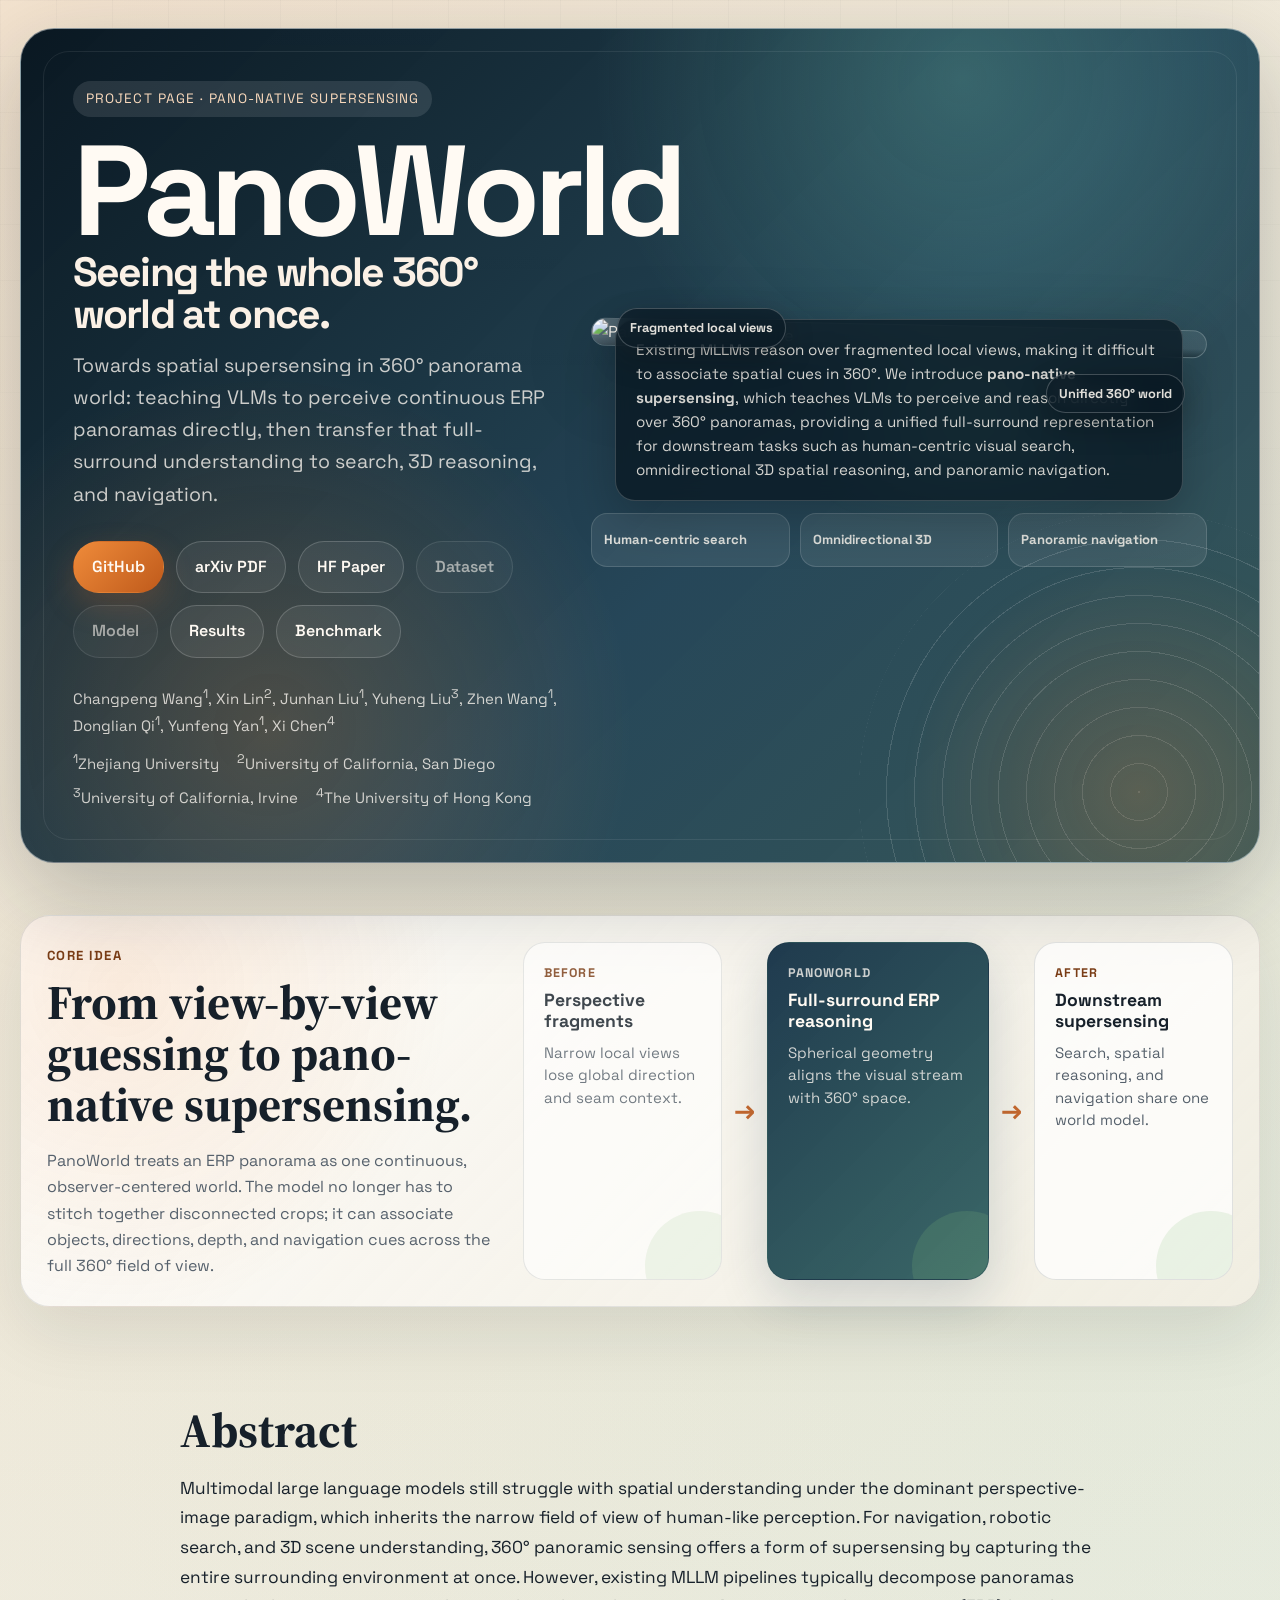
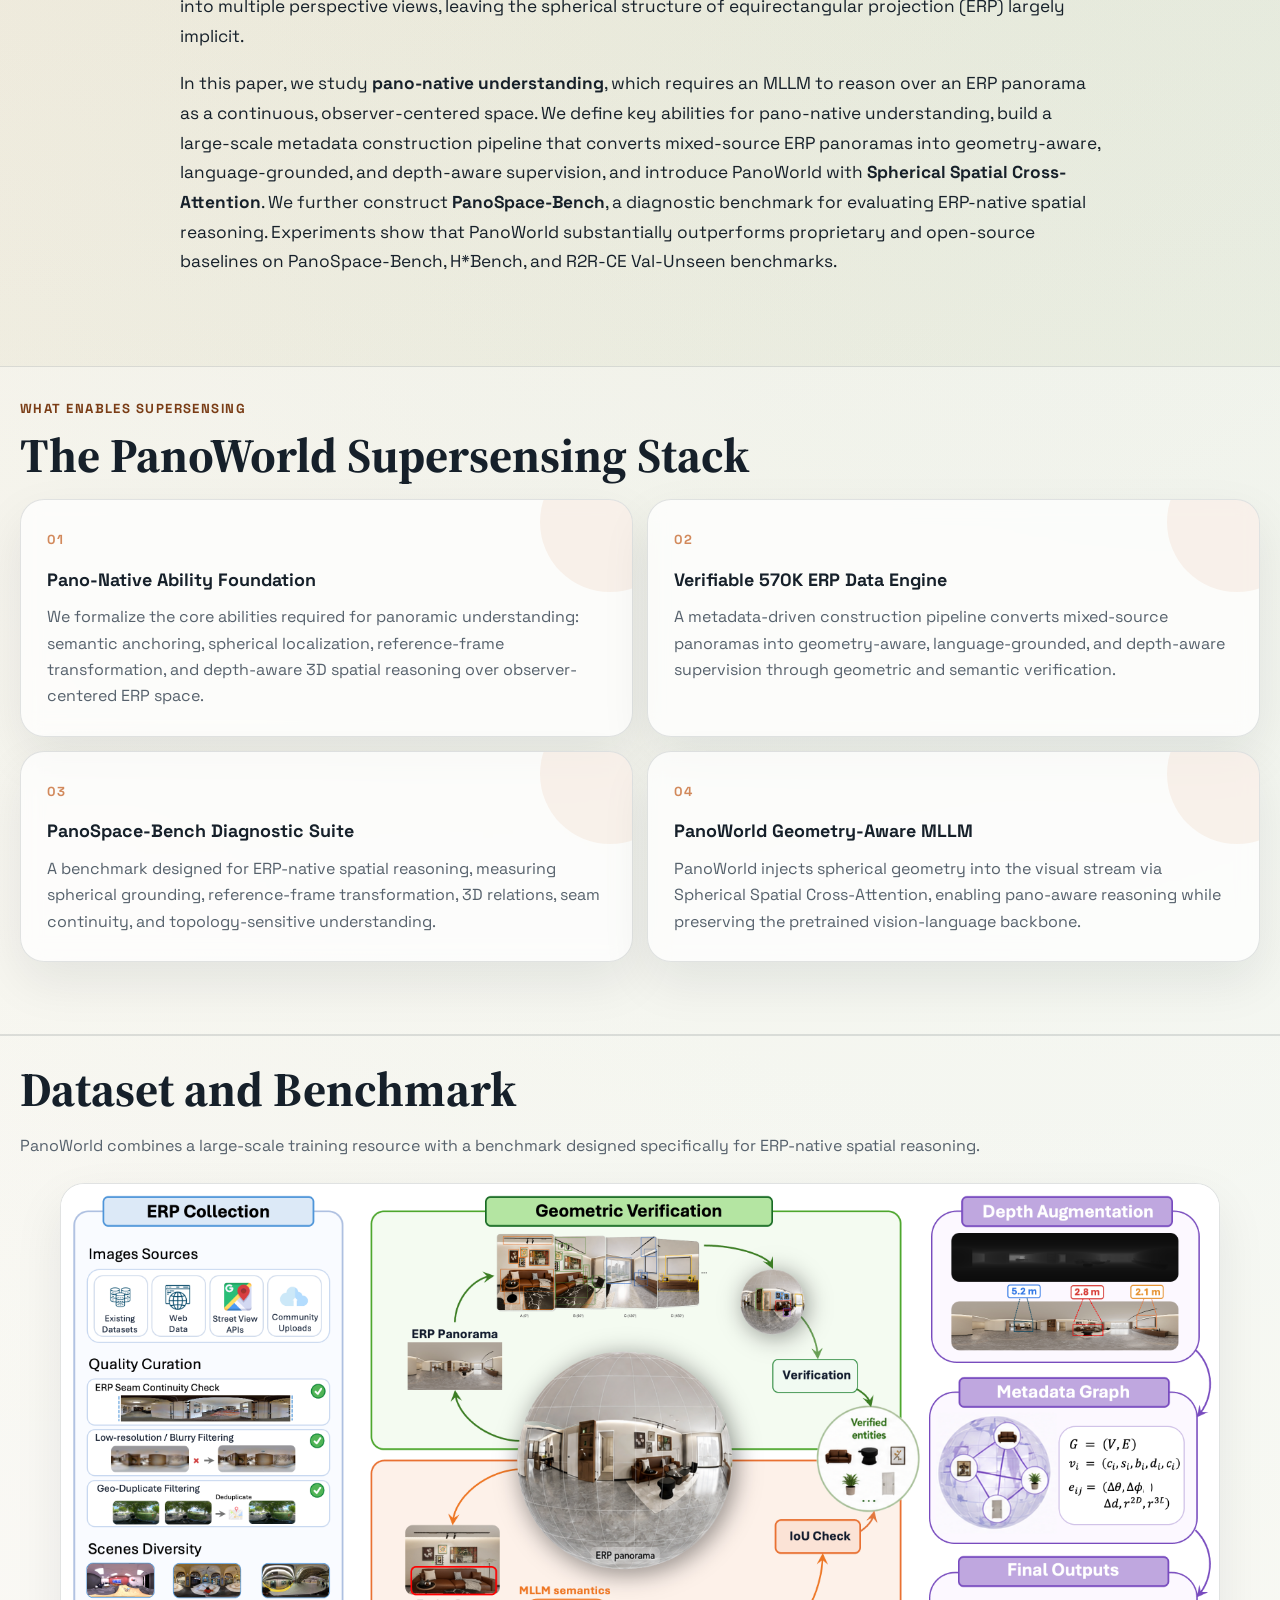
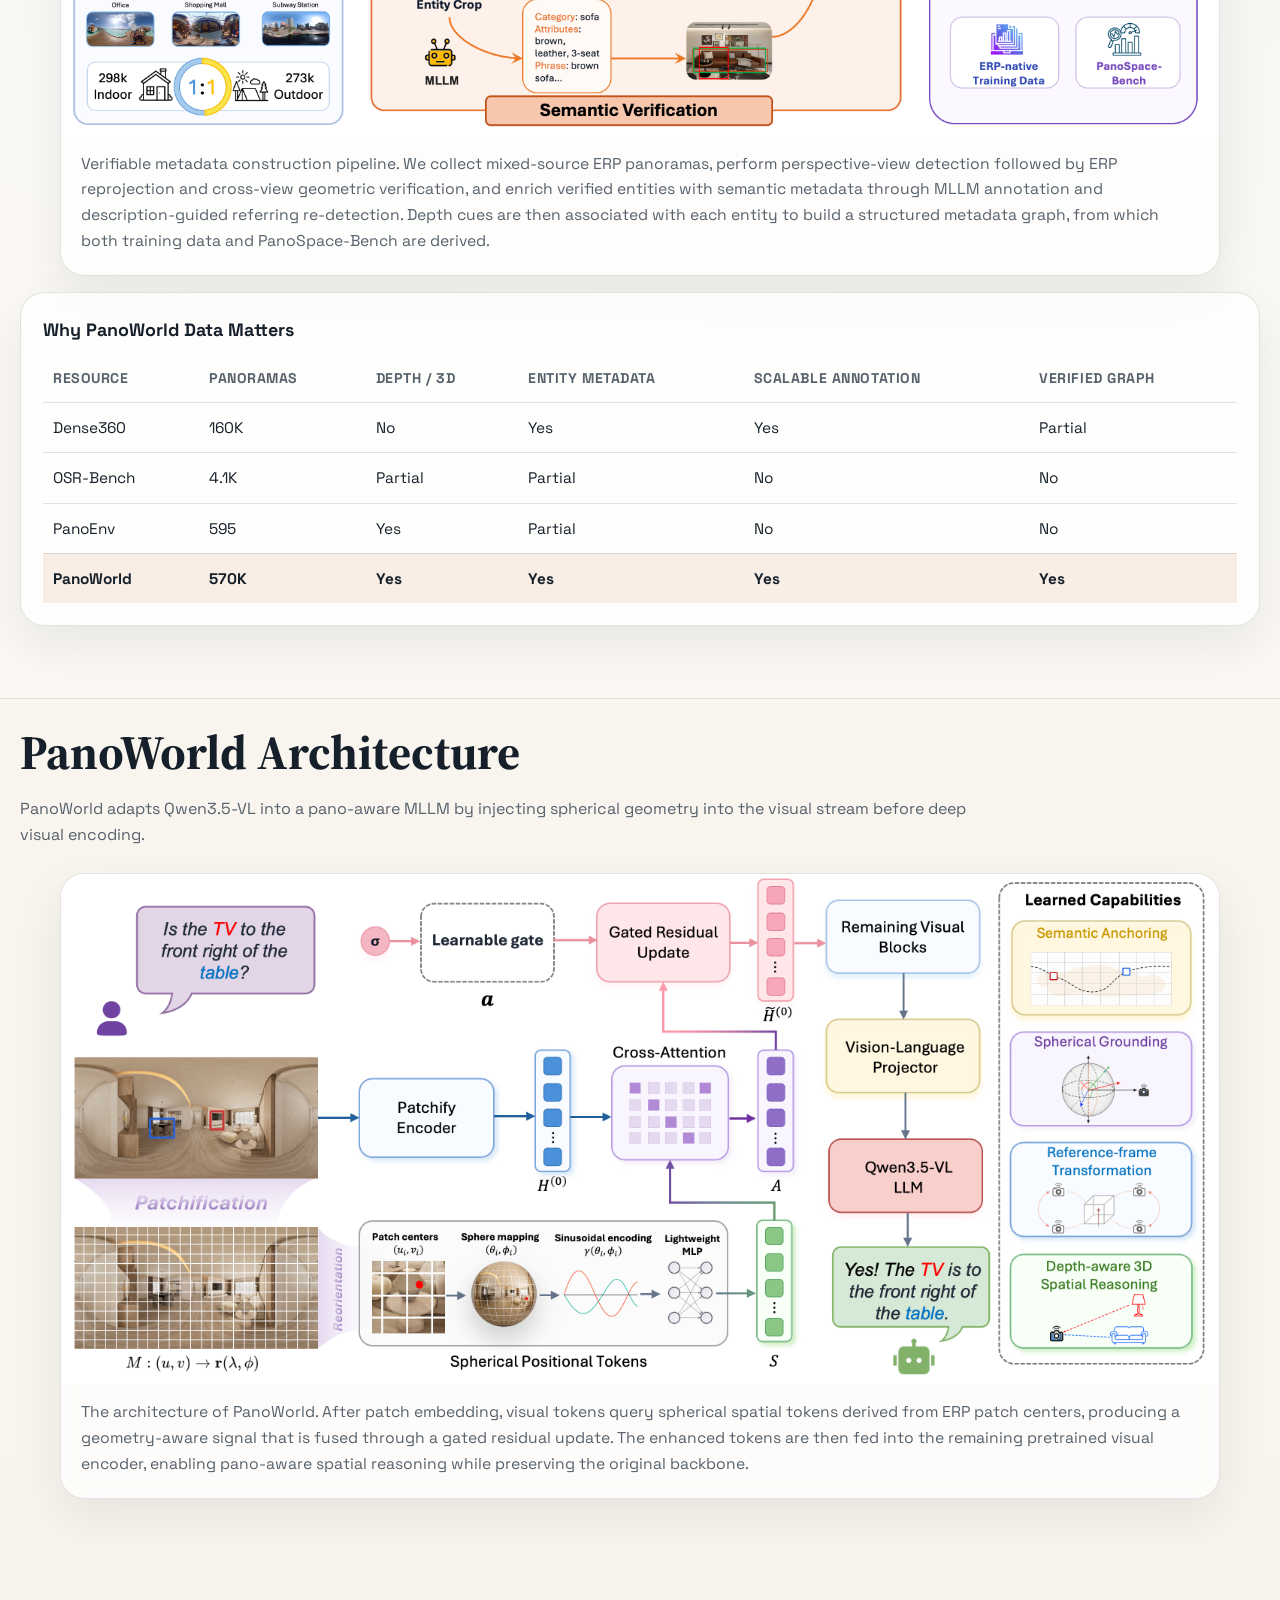
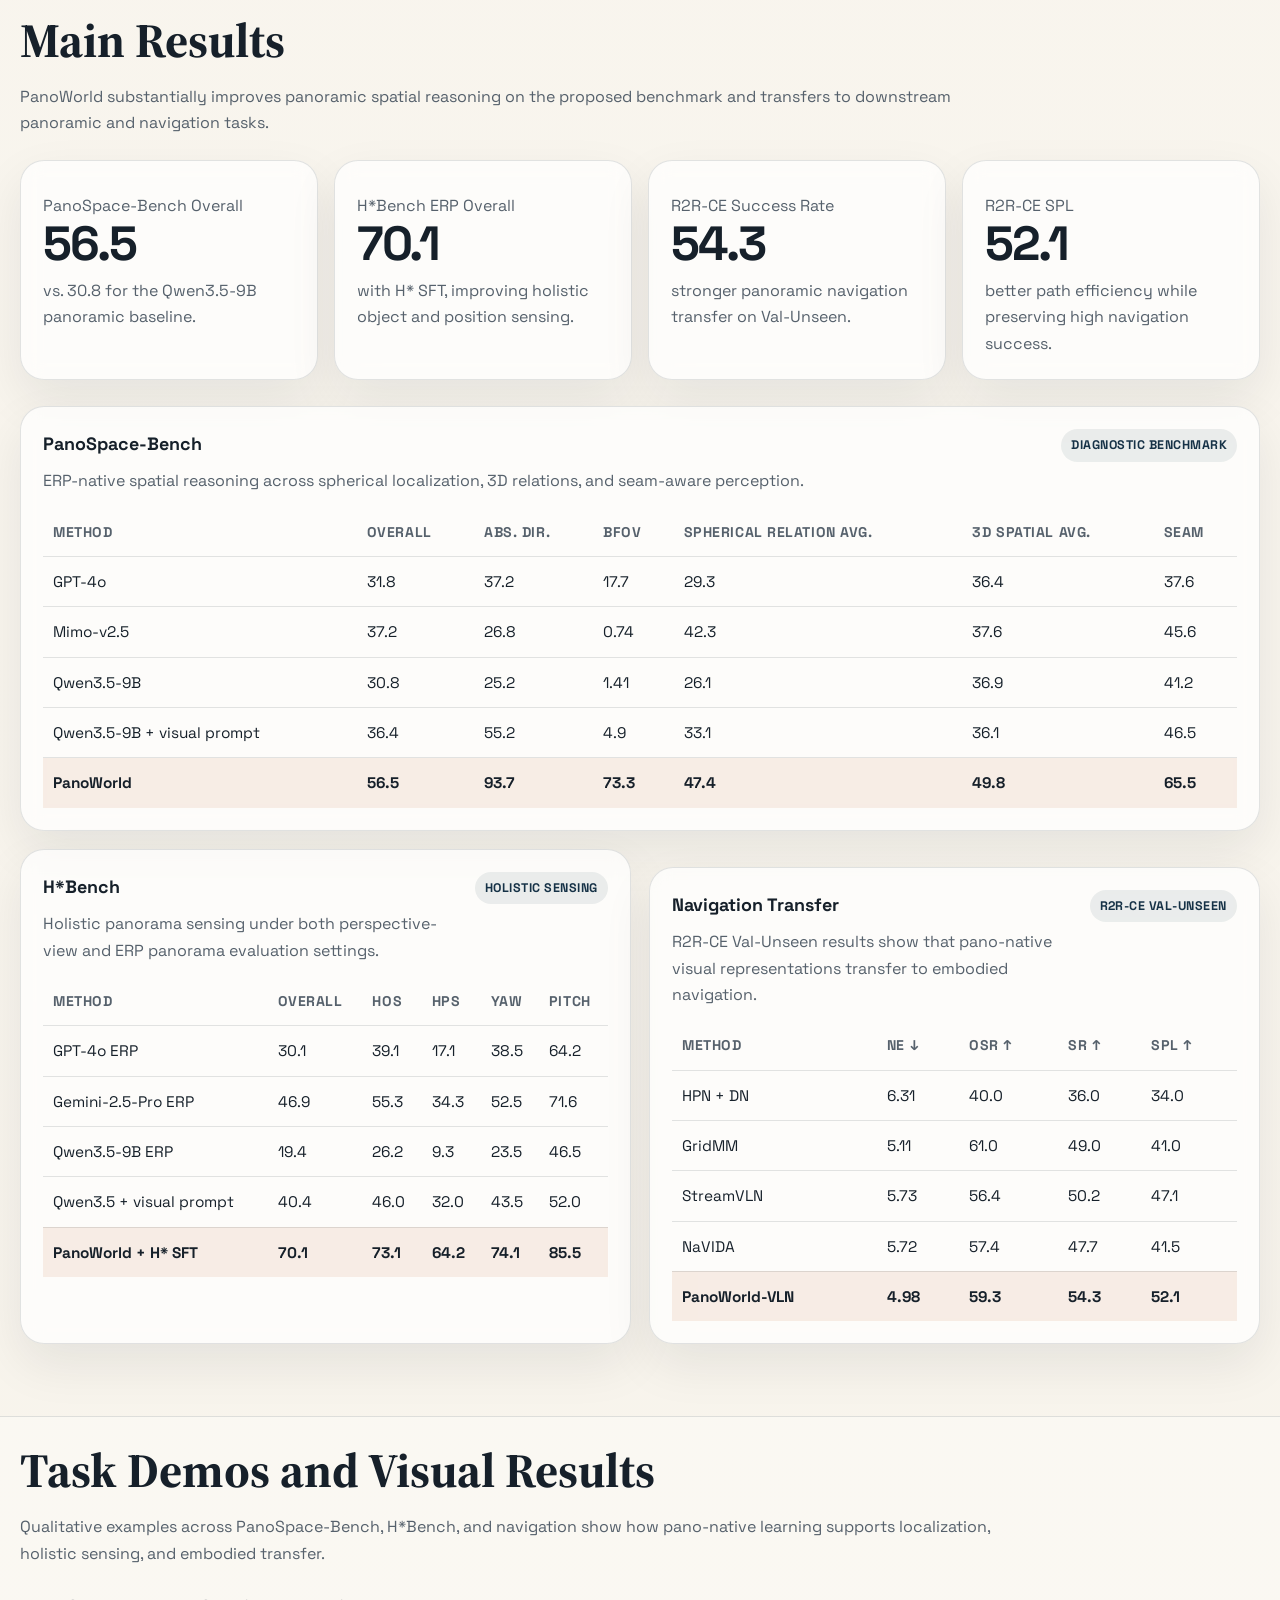
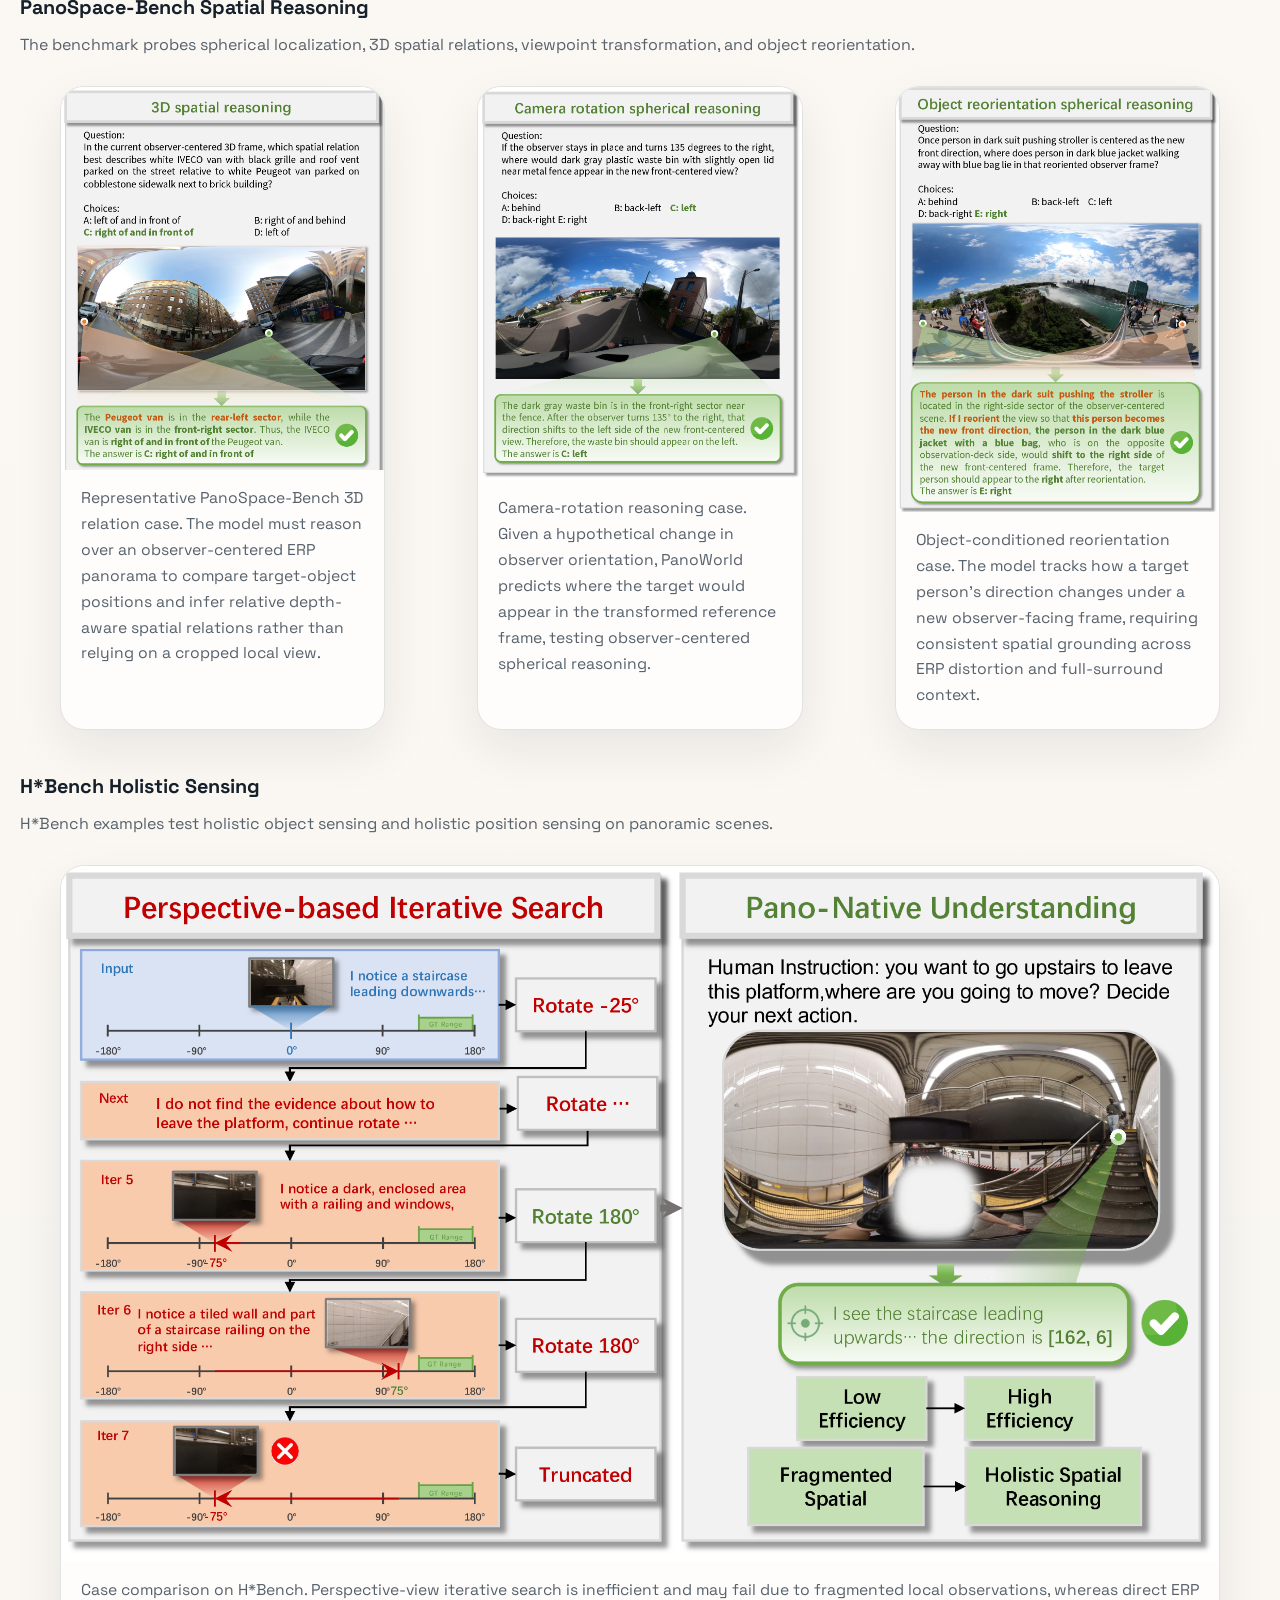
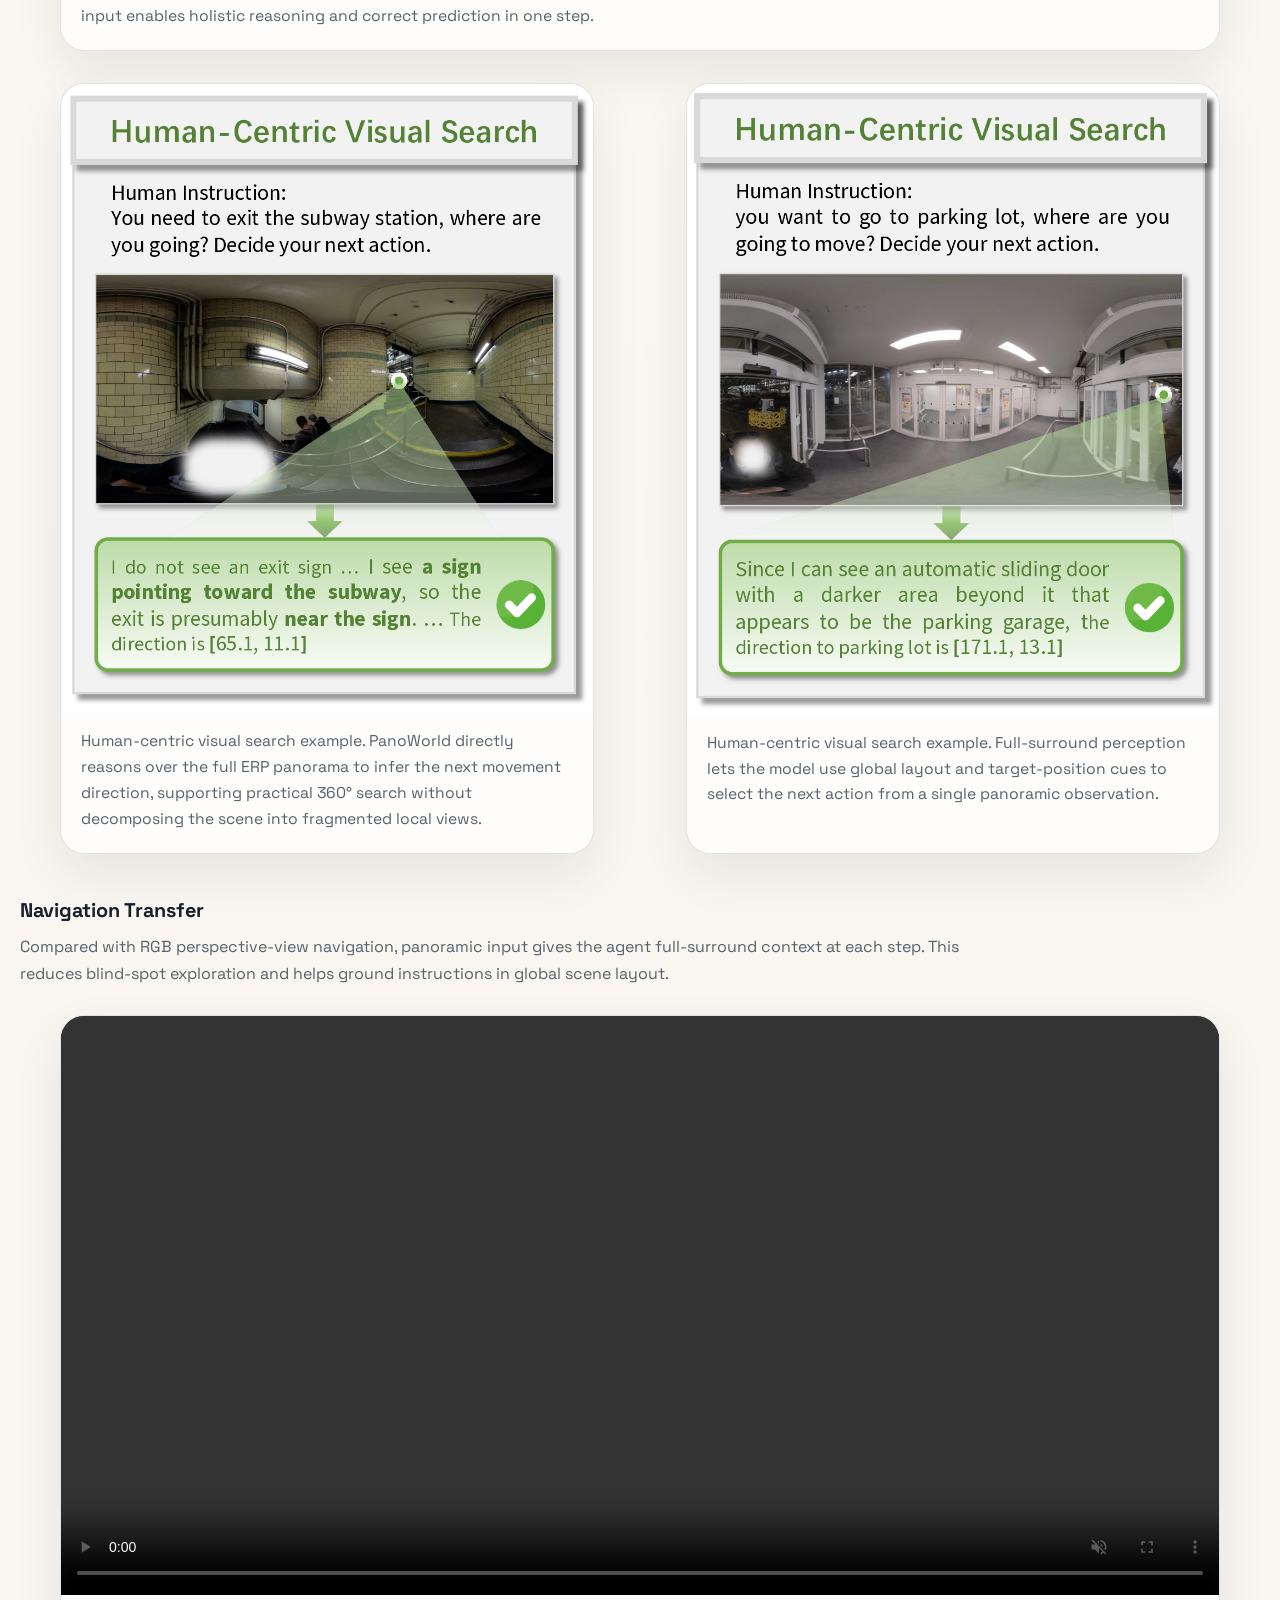
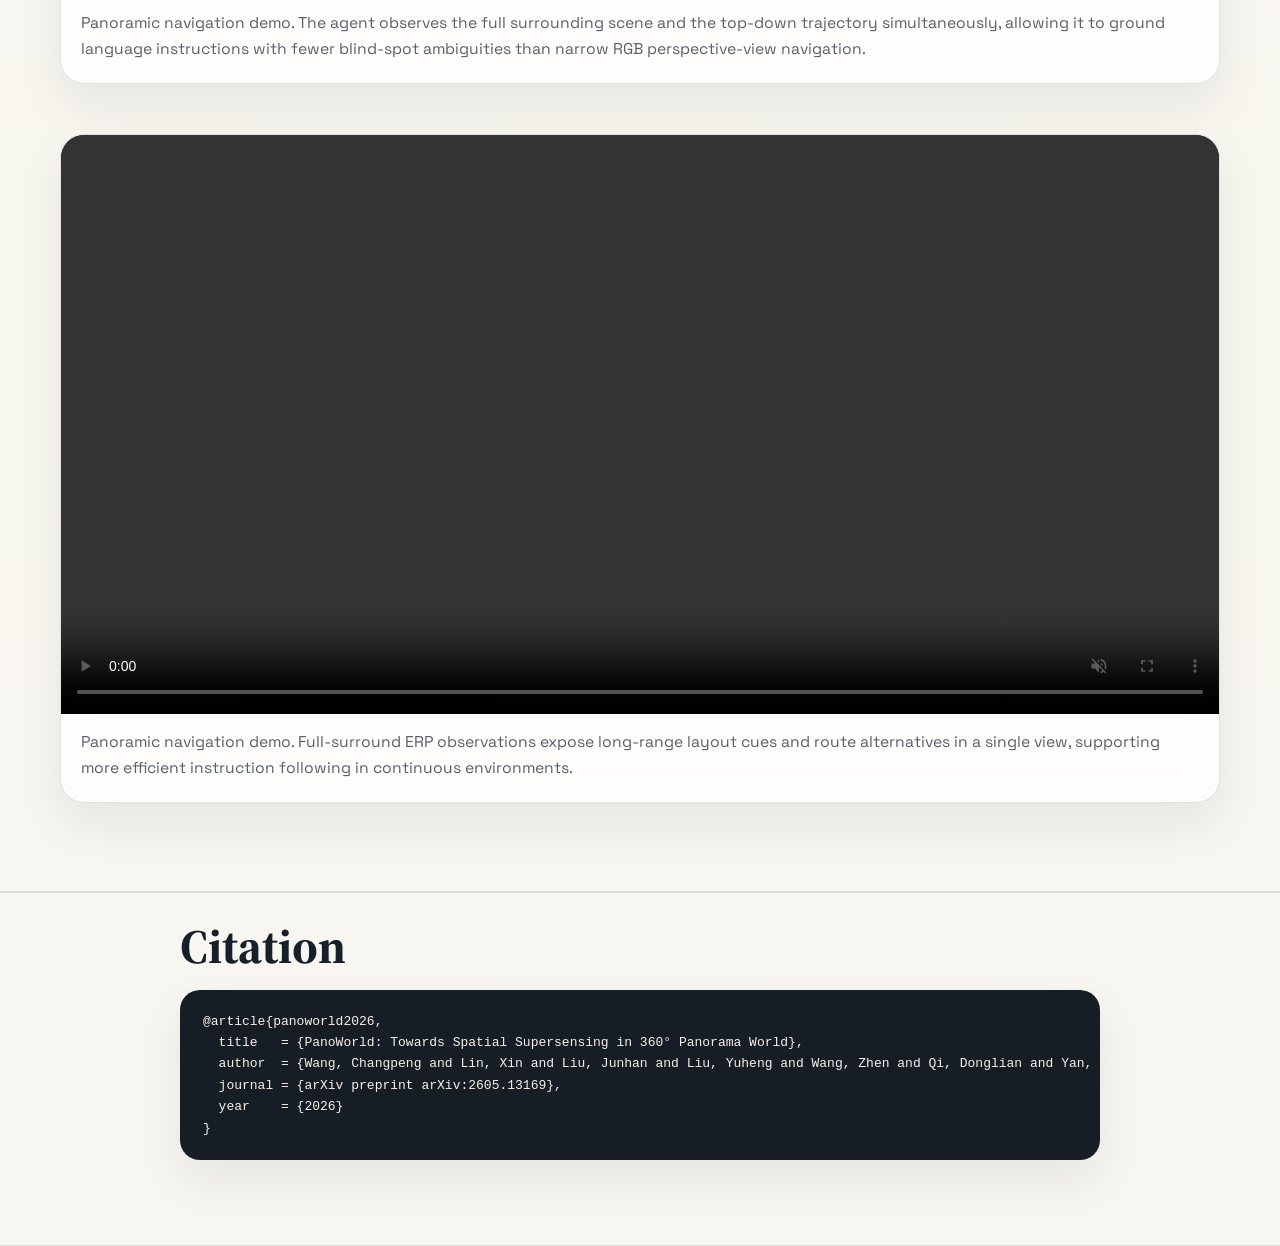
==== commit 1cd34415: "Deploy supersensing project page" ====
--- a/index.html
+++ b/index.html
@@ -19,49 +19,96 @@
   <body>
     <header class="hero">
       <div class="hero__inner">
-        <div class="hero__eyebrow">Project Page</div>
-        <h1>PanoWorld</h1>
-        <p class="hero__tagline">
-          Towards Spatial Supersensing in 360° Panorama World
-        </p>
-        <p class="hero__authors">
-          Changpeng Wang<sup>1</sup>, Xin Lin<sup>2</sup>, Junhan Liu<sup>1</sup>,
-          Yuheng Liu<sup>3</sup>, Zhen Wang<sup>1</sup>, Donglian Qi<sup>1</sup>,
-          Yunfeng Yan<sup>1</sup>, Xi Chen<sup>4</sup>
-          <span class="hero__affiliations">
-            <span><sup>1</sup>Zhejiang University</span>
-            <span><sup>2</sup>University of California, San Diego</span>
-            <span><sup>3</sup>University of California, Irvine</span>
-            <span><sup>4</sup>The University of Hong Kong</span>
-          </span>
-        </p>
-        <div class="hero__actions">
-          <a class="button button--primary" href="https://github.com/wcpcp/PanoWorld">GitHub</a>
-          <a class="button" href="https://arxiv.org/pdf/2605.13169">arXiv PDF</a>
-          <a class="button" href="https://huggingface.co/papers/2605.13169">HF Paper</a>
-          <span class="button button--disabled">Dataset</span>
-          <span class="button button--disabled">Model</span>
-          <a class="button" href="#results">Results</a>
-          <a class="button" href="#benchmark">Benchmark</a>
+        <div class="hero__content">
+          <div class="hero__eyebrow">Project Page · Pano-Native Supersensing</div>
+          <h1>PanoWorld</h1>
+          <p class="hero__kicker">Seeing the whole 360° world at once.</p>
+          <p class="hero__tagline">
+            Towards spatial supersensing in 360° panorama world: teaching VLMs
+            to perceive continuous ERP panoramas directly, then transfer that
+            full-surround understanding to search, 3D reasoning, and navigation.
+          </p>
+          <div class="hero__actions">
+            <a class="button button--primary" href="https://github.com/wcpcp/PanoWorld">GitHub</a>
+            <a class="button" href="https://arxiv.org/pdf/2605.13169">arXiv PDF</a>
+            <a class="button" href="https://huggingface.co/papers/2605.13169">HF Paper</a>
+            <span class="button button--disabled">Dataset</span>
+            <span class="button button--disabled">Model</span>
+            <a class="button" href="#results">Results</a>
+            <a class="button" href="#benchmark">Benchmark</a>
+          </div>
+          <p class="hero__authors">
+            Changpeng Wang<sup>1</sup>, Xin Lin<sup>2</sup>, Junhan Liu<sup>1</sup>,
+            Yuheng Liu<sup>3</sup>, Zhen Wang<sup>1</sup>, Donglian Qi<sup>1</sup>,
+            Yunfeng Yan<sup>1</sup>, Xi Chen<sup>4</sup>
+            <span class="hero__affiliations">
+              <span><sup>1</sup>Zhejiang University</span>
+              <span><sup>2</sup>University of California, San Diego</span>
+              <span><sup>3</sup>University of California, Irvine</span>
+              <span><sup>4</sup>The University of Hong Kong</span>
+            </span>
+          </p>
+        </div>
+        <div class="hero__visual" aria-label="PanoWorld teaser visual">
+          <div class="hero__visual-glow"></div>
+          <div class="hero__orbit hero__orbit--one">Fragmented local views</div>
+          <div class="hero__orbit hero__orbit--two">Unified 360° world</div>
+          <figure class="hero__figure">
+            <img src="./assets/teaser.png" alt="PanoWorld teaser figure" />
+          </figure>
+          <div class="hero__caption">
+            Existing MLLMs reason over fragmented local views, making it
+            difficult to associate spatial cues in 360°. We introduce
+            <strong>pano-native supersensing</strong>, which teaches VLMs to
+            perceive and reason directly over 360° panoramas, providing a
+            unified full-surround representation for downstream tasks such as
+            human-centric visual search, omnidirectional 3D spatial reasoning,
+            and panoramic navigation.
+          </div>
+          <div class="hero__taskbar">
+            <span>Human-centric search</span>
+            <span>Omnidirectional 3D</span>
+            <span>Panoramic navigation</span>
+          </div>
         </div>
       </div>
     </header>
 
     <main>
-      <section class="section section--figure">
+      <section class="section section--shift">
         <div class="container">
-          <figure class="figure-card figure-card--hero">
-            <img src="./assets/teaser.png" alt="PanoWorld teaser figure" />
-            <figcaption>
-              Existing MLLMs reason over fragmented local views, making it
-              difficult to associate spatial cues in 360°. We introduce
-              <strong>pano-native supersensing</strong>, which teaches VLMs to
-              perceive and reason directly over 360° panoramas, providing a
-              unified full-surround representation for downstream tasks such as
-              human-centric visual search, omnidirectional 3D spatial reasoning,
-              and panoramic navigation.
-            </figcaption>
-          </figure>
+          <div class="supersense-panel">
+            <div class="supersense-panel__copy">
+              <span class="section-kicker">Core Idea</span>
+              <h2>From view-by-view guessing to pano-native supersensing.</h2>
+              <p>
+                PanoWorld treats an ERP panorama as one continuous,
+                observer-centered world. The model no longer has to stitch
+                together disconnected crops; it can associate objects,
+                directions, depth, and navigation cues across the full 360°
+                field of view.
+              </p>
+            </div>
+            <div class="supersense-flow" aria-label="PanoWorld supersensing flow">
+              <div class="flow-card flow-card--muted">
+                <span>Before</span>
+                <strong>Perspective fragments</strong>
+                <p>Narrow local views lose global direction and seam context.</p>
+              </div>
+              <div class="flow-arrow">→</div>
+              <div class="flow-card flow-card--active">
+                <span>PanoWorld</span>
+                <strong>Full-surround ERP reasoning</strong>
+                <p>Spherical geometry aligns the visual stream with 360° space.</p>
+              </div>
+              <div class="flow-arrow">→</div>
+              <div class="flow-card">
+                <span>After</span>
+                <strong>Downstream supersensing</strong>
+                <p>Search, spatial reasoning, and navigation share one world model.</p>
+              </div>
+            </div>
+          </div>
         </div>
       </section>
 
@@ -98,9 +145,11 @@
 
       <section class="section section--tint">
         <div class="container">
-          <h2>What This Project Contributes</h2>
+          <span class="section-kicker">What Enables Supersensing</span>
+          <h2>The PanoWorld Supersensing Stack</h2>
           <div class="grid grid--cards">
             <article class="card">
+              <span class="card__index">01</span>
               <h3>Pano-Native Ability Foundation</h3>
               <p>
                 We formalize the core abilities required for panoramic
@@ -110,6 +159,7 @@
               </p>
             </article>
             <article class="card">
+              <span class="card__index">02</span>
               <h3>Verifiable 570K ERP Data Engine</h3>
               <p>
                 A metadata-driven construction pipeline converts mixed-source
@@ -119,6 +169,7 @@
               </p>
             </article>
             <article class="card">
+              <span class="card__index">03</span>
               <h3>PanoSpace-Bench Diagnostic Suite</h3>
               <p>
                 A benchmark designed for ERP-native spatial reasoning,
@@ -128,6 +179,7 @@
               </p>
             </article>
             <article class="card">
+              <span class="card__index">04</span>
               <h3>PanoWorld Geometry-Aware MLLM</h3>
               <p>
                 PanoWorld injects spherical geometry into the visual stream via
--- a/styles.css
+++ b/styles.css
@@ -6,10 +6,15 @@
   --muted: #56616c;
   --line: rgba(22, 32, 42, 0.12);
   --accent: #c5682e;
+  --accent-hot: #ef8b3a;
   --accent-dark: #7a3d16;
   --accent-soft: #f2d1b5;
+  --aqua: #79d1bd;
+  --sage: #8bbd7b;
   --navy: #163247;
+  --navy-deep: #081822;
   --shadow: 0 20px 50px rgba(17, 26, 34, 0.08);
+  --shadow-strong: 0 30px 90px rgba(11, 24, 33, 0.24);
   --radius: 24px;
 }
 
@@ -25,13 +30,26 @@
   margin: 0;
   color: var(--ink);
   background:
-    radial-gradient(circle at top left, rgba(197, 104, 46, 0.14), transparent 26%),
-    radial-gradient(circle at top right, rgba(22, 50, 71, 0.10), transparent 28%),
+    radial-gradient(circle at 4% 0%, rgba(239, 139, 58, 0.18), transparent 28%),
+    radial-gradient(circle at 94% 12%, rgba(121, 209, 189, 0.18), transparent 26%),
     linear-gradient(180deg, #fbf8f2 0%, var(--bg) 100%);
   font-family: "Space Grotesk", system-ui, sans-serif;
   line-height: 1.65;
 }
 
+body::before {
+  position: fixed;
+  inset: 0;
+  z-index: -1;
+  pointer-events: none;
+  background-image:
+    linear-gradient(rgba(22, 32, 42, 0.035) 1px, transparent 1px),
+    linear-gradient(90deg, rgba(22, 32, 42, 0.035) 1px, transparent 1px);
+  background-size: 56px 56px;
+  mask-image: linear-gradient(180deg, rgba(0, 0, 0, 0.7), transparent 72%);
+  content: "";
+}
+
 img {
   display: block;
   max-width: 100%;
@@ -43,7 +61,7 @@
 }
 
 .hero {
-  padding: 64px 24px 48px;
+  padding: 28px 18px 34px;
 }
 
 .hero__inner,
@@ -59,35 +77,58 @@
 .hero__inner {
   position: relative;
   overflow: hidden;
-  padding: 52px 56px;
+  display: grid;
+  grid-template-columns: minmax(0, 0.88fr) minmax(520px, 1.12fr);
+  gap: 34px;
+  align-items: center;
+  min-height: 660px;
+  padding: 52px;
   border: 1px solid rgba(255, 255, 255, 0.45);
   border-radius: 34px;
   background:
-    radial-gradient(circle at 88% 14%, rgba(242, 209, 181, 0.16), transparent 30%),
-    linear-gradient(135deg, rgba(16, 38, 56, 0.98), rgba(47, 77, 91, 0.92)),
-    linear-gradient(180deg, rgba(255, 255, 255, 0.08), transparent);
+    radial-gradient(circle at 76% 6%, rgba(121, 209, 189, 0.26), transparent 30%),
+    radial-gradient(circle at 20% 84%, rgba(239, 139, 58, 0.22), transparent 30%),
+    linear-gradient(135deg, rgba(7, 21, 31, 0.99), rgba(29, 64, 83, 0.96) 58%, rgba(45, 79, 81, 0.94)),
+    linear-gradient(180deg, rgba(255, 255, 255, 0.10), transparent);
   color: #fffaf3;
-  box-shadow: 0 24px 80px rgba(14, 26, 36, 0.25);
+  box-shadow: var(--shadow-strong);
+}
+
+.hero__inner::before {
+  position: absolute;
+  inset: 22px;
+  border: 1px solid rgba(255, 255, 255, 0.08);
+  border-radius: 26px;
+  pointer-events: none;
+  content: "";
 }
 
 .hero__inner::after {
   position: absolute;
-  right: -120px;
-  bottom: -170px;
-  width: 460px;
-  height: 460px;
+  right: -160px;
+  bottom: -210px;
+  width: 560px;
+  height: 560px;
   border-radius: 999px;
-  background: radial-gradient(circle, rgba(197, 104, 46, 0.22), transparent 62%);
+  background:
+    radial-gradient(circle, rgba(239, 139, 58, 0.20), transparent 60%),
+    repeating-radial-gradient(circle, rgba(255, 255, 255, 0.13) 0 1px, transparent 1px 28px);
   content: "";
 }
 
+.hero__content,
+.hero__visual {
+  position: relative;
+  z-index: 1;
+}
+
 .hero__eyebrow {
   position: relative;
   display: inline-flex;
-  padding: 6px 12px;
+  padding: 7px 13px;
   border-radius: 999px;
-  background: rgba(255, 255, 255, 0.12);
-  color: #f5d8bf;
+  background: rgba(255, 255, 255, 0.11);
+  color: #f9d9bc;
   font-size: 0.85rem;
   letter-spacing: 0.08em;
   text-transform: uppercase;
@@ -96,28 +137,38 @@
 
 .hero h1 {
   position: relative;
-  margin: 20px 0 8px;
-  font-size: clamp(2.8rem, 8vw, 5.8rem);
-  line-height: 0.94;
+  margin: 22px 0 8px;
+  font-size: clamp(4.4rem, 10vw, 8.8rem);
+  line-height: 0.82;
   letter-spacing: -0.05em;
   z-index: 1;
 }
 
+.hero__kicker {
+  margin: 0 0 14px;
+  max-width: 760px;
+  color: #fbf1e6;
+  font-size: clamp(1.65rem, 3.2vw, 3.15rem);
+  line-height: 1.02;
+  letter-spacing: -0.045em;
+  font-weight: 700;
+}
+
 .hero__tagline {
   position: relative;
-  max-width: none;
+  max-width: 740px;
   margin: 0;
-  font-size: clamp(1.15rem, 2vw, 1.5rem);
-  color: #f8ebdd;
+  font-size: clamp(1.02rem, 1.7vw, 1.22rem);
+  color: rgba(255, 250, 243, 0.78);
   z-index: 1;
 }
 
 .hero__authors {
   position: relative;
   max-width: 1080px;
-  margin: 18px 0 0;
+  margin: 26px 0 0;
   color: rgba(255, 250, 243, 0.78);
-  font-size: 0.98rem;
+  font-size: 0.94rem;
   z-index: 1;
 }
 
@@ -138,7 +189,7 @@
   display: flex;
   flex-wrap: wrap;
   gap: 12px;
-  margin-top: 28px;
+  margin-top: 30px;
   z-index: 1;
 }
 
@@ -153,11 +204,23 @@
   color: #fffaf3;
   font-weight: 600;
   white-space: nowrap;
+  transition: transform 180ms ease, border-color 180ms ease, background 180ms ease;
+}
+
+.button:hover {
+  transform: translateY(-2px);
+  border-color: rgba(255, 255, 255, 0.44);
+  background: rgba(255, 255, 255, 0.12);
 }
 
 .button--primary {
-  background: linear-gradient(135deg, #d37a3e, #bf5a1b);
+  background: linear-gradient(135deg, var(--accent-hot), #bf5a1b);
   border-color: transparent;
+  box-shadow: 0 12px 30px rgba(197, 104, 46, 0.25);
+}
+
+.button--primary:hover {
+  background: linear-gradient(135deg, #f29a50, #c76324);
 }
 
 .button--disabled {
@@ -165,18 +228,130 @@
   opacity: 0.58;
 }
 
+.button--disabled:hover {
+  transform: none;
+  background: rgba(255, 255, 255, 0.06);
+}
+
+.hero__visual {
+  min-width: 0;
+}
+
+.hero__visual-glow {
+  position: absolute;
+  inset: 9% 5% auto auto;
+  width: 68%;
+  height: 58%;
+  border-radius: 999px;
+  background: radial-gradient(circle, rgba(121, 209, 189, 0.26), transparent 66%);
+  filter: blur(18px);
+}
+
+.hero__figure {
+  position: relative;
+  overflow: hidden;
+  margin: 0;
+  border: 1px solid rgba(255, 255, 255, 0.20);
+  border-radius: 26px;
+  background: rgba(255, 255, 255, 0.08);
+  box-shadow: 0 26px 80px rgba(0, 0, 0, 0.24);
+  transform: rotate(1.2deg);
+}
+
+.hero__figure img {
+  width: 100%;
+}
+
+.hero__figure::after {
+  position: absolute;
+  inset: 0;
+  background:
+    linear-gradient(110deg, rgba(255, 255, 255, 0.18), transparent 24%),
+    linear-gradient(180deg, transparent 68%, rgba(8, 24, 34, 0.48));
+  pointer-events: none;
+  content: "";
+}
+
+.hero__orbit {
+  position: absolute;
+  z-index: 2;
+  padding: 8px 12px;
+  border: 1px solid rgba(255, 255, 255, 0.22);
+  border-radius: 999px;
+  background: rgba(8, 24, 34, 0.66);
+  color: rgba(255, 250, 243, 0.88);
+  box-shadow: 0 12px 30px rgba(0, 0, 0, 0.24);
+  backdrop-filter: blur(12px);
+  font-size: 0.8rem;
+  font-weight: 700;
+}
+
+.hero__orbit--one {
+  top: -16px;
+  left: 26px;
+}
+
+.hero__orbit--two {
+  right: 22px;
+  bottom: 154px;
+}
+
+.hero__caption {
+  position: relative;
+  margin: -34px 24px 0;
+  padding: 18px 20px;
+  border: 1px solid rgba(255, 255, 255, 0.18);
+  border-radius: 20px;
+  background: rgba(8, 24, 34, 0.78);
+  color: rgba(255, 250, 243, 0.82);
+  box-shadow: 0 18px 50px rgba(0, 0, 0, 0.22);
+  backdrop-filter: blur(16px);
+  font-size: 0.95rem;
+  line-height: 1.58;
+}
+
+.hero__taskbar {
+  display: grid;
+  grid-template-columns: repeat(3, minmax(0, 1fr));
+  gap: 10px;
+  margin-top: 12px;
+}
+
+.hero__taskbar span {
+  display: flex;
+  align-items: center;
+  min-height: 54px;
+  padding: 10px 12px;
+  border: 1px solid rgba(255, 255, 255, 0.14);
+  border-radius: 16px;
+  background: rgba(255, 255, 255, 0.08);
+  color: rgba(255, 250, 243, 0.84);
+  font-size: 0.82rem;
+  font-weight: 700;
+}
+
 .section {
   padding: 28px 0 72px;
-}
-
-.section--figure {
-  padding-top: 0;
 }
 
 .section--tint {
   background: rgba(255, 255, 255, 0.35);
   border-top: 1px solid var(--line);
   border-bottom: 1px solid var(--line);
+}
+
+.section--shift {
+  padding: 18px 0 70px;
+}
+
+.section-kicker {
+  display: inline-flex;
+  margin-bottom: 10px;
+  color: var(--accent-dark);
+  font-size: 0.82rem;
+  font-weight: 800;
+  letter-spacing: 0.11em;
+  text-transform: uppercase;
 }
 
 .section h2 {
@@ -184,6 +359,103 @@
   font-family: "Source Serif 4", serif;
   font-size: clamp(2rem, 4vw, 3rem);
   line-height: 1.06;
+}
+
+.supersense-panel {
+  display: grid;
+  grid-template-columns: minmax(260px, 0.78fr) minmax(0, 1.22fr);
+  gap: 22px;
+  align-items: stretch;
+  padding: 26px;
+  border: 1px solid rgba(22, 32, 42, 0.10);
+  border-radius: 30px;
+  background:
+    radial-gradient(circle at 8% 18%, rgba(239, 139, 58, 0.14), transparent 28%),
+    linear-gradient(135deg, rgba(255, 255, 255, 0.88), rgba(246, 240, 229, 0.68));
+  box-shadow: 0 24px 70px rgba(17, 26, 34, 0.10);
+}
+
+.supersense-panel__copy h2 {
+  max-width: 570px;
+}
+
+.supersense-panel__copy p {
+  margin: 0;
+  color: var(--muted);
+}
+
+.supersense-flow {
+  display: grid;
+  grid-template-columns: 1fr auto 1.12fr auto 1fr;
+  gap: 12px;
+  align-items: stretch;
+}
+
+.flow-card {
+  position: relative;
+  overflow: hidden;
+  padding: 20px;
+  border: 1px solid var(--line);
+  border-radius: 22px;
+  background: rgba(255, 255, 255, 0.72);
+}
+
+.flow-card::after {
+  position: absolute;
+  right: -34px;
+  bottom: -42px;
+  width: 110px;
+  height: 110px;
+  border-radius: 999px;
+  background: rgba(139, 189, 123, 0.16);
+  content: "";
+}
+
+.flow-card span {
+  display: block;
+  margin-bottom: 6px;
+  color: var(--accent-dark);
+  font-size: 0.78rem;
+  font-weight: 800;
+  letter-spacing: 0.09em;
+  text-transform: uppercase;
+}
+
+.flow-card strong {
+  display: block;
+  font-size: 1.1rem;
+  line-height: 1.18;
+}
+
+.flow-card p {
+  margin: 10px 0 0;
+  color: var(--muted);
+  font-size: 0.94rem;
+  line-height: 1.5;
+}
+
+.flow-card--muted {
+  opacity: 0.82;
+}
+
+.flow-card--active {
+  background:
+    linear-gradient(135deg, rgba(22, 50, 71, 0.96), rgba(42, 92, 92, 0.92));
+  color: #fffaf3;
+  box-shadow: 0 18px 50px rgba(22, 50, 71, 0.18);
+}
+
+.flow-card--active span,
+.flow-card--active p {
+  color: rgba(255, 250, 243, 0.78);
+}
+
+.flow-arrow {
+  display: grid;
+  place-items: center;
+  color: var(--accent);
+  font-size: 1.65rem;
+  font-weight: 800;
 }
 
 .lead {
@@ -245,7 +517,29 @@
 }
 
 .card {
-  padding: 22px;
+  position: relative;
+  overflow: hidden;
+  padding: 26px;
+}
+
+.card::after {
+  position: absolute;
+  right: -48px;
+  top: -48px;
+  width: 140px;
+  height: 140px;
+  border-radius: 999px;
+  background: rgba(197, 104, 46, 0.08);
+  content: "";
+}
+
+.card__index {
+  display: inline-flex;
+  margin-bottom: 14px;
+  color: rgba(197, 104, 46, 0.78);
+  font-size: 0.82rem;
+  font-weight: 800;
+  letter-spacing: 0.10em;
 }
 
 .card h3,
@@ -448,6 +742,29 @@
   font-size: 0.95rem;
 }
 
+@media (max-width: 1100px) {
+  .hero__inner,
+  .supersense-panel {
+    grid-template-columns: 1fr;
+  }
+
+  .hero__inner {
+    min-height: auto;
+  }
+
+  .hero__visual {
+    max-width: 840px;
+  }
+
+  .supersense-flow {
+    grid-template-columns: 1fr;
+  }
+
+  .flow-arrow {
+    transform: rotate(90deg);
+  }
+}
+
 @media (max-width: 960px) {
   .grid--cards,
   .stats-grid,
@@ -471,6 +788,10 @@
   .hero__inner {
     padding: 32px 24px;
   }
+
+  .hero__taskbar {
+    grid-template-columns: 1fr;
+  }
 }
 
 @media (max-width: 640px) {
@@ -484,6 +805,31 @@
     width: min(100vw - 24px, 1120px);
   }
 
+  .hero__inner {
+    border-radius: 24px;
+  }
+
+  .hero h1 {
+    font-size: clamp(3rem, 20vw, 4.8rem);
+  }
+
+  .hero__caption {
+    margin: 12px 0 0;
+  }
+
+  .hero__figure {
+    transform: none;
+  }
+
+  .hero__orbit {
+    display: none;
+  }
+
+  .supersense-panel {
+    padding: 18px;
+    border-radius: 22px;
+  }
+
   .section {
     padding: 20px 0 56px;
   }
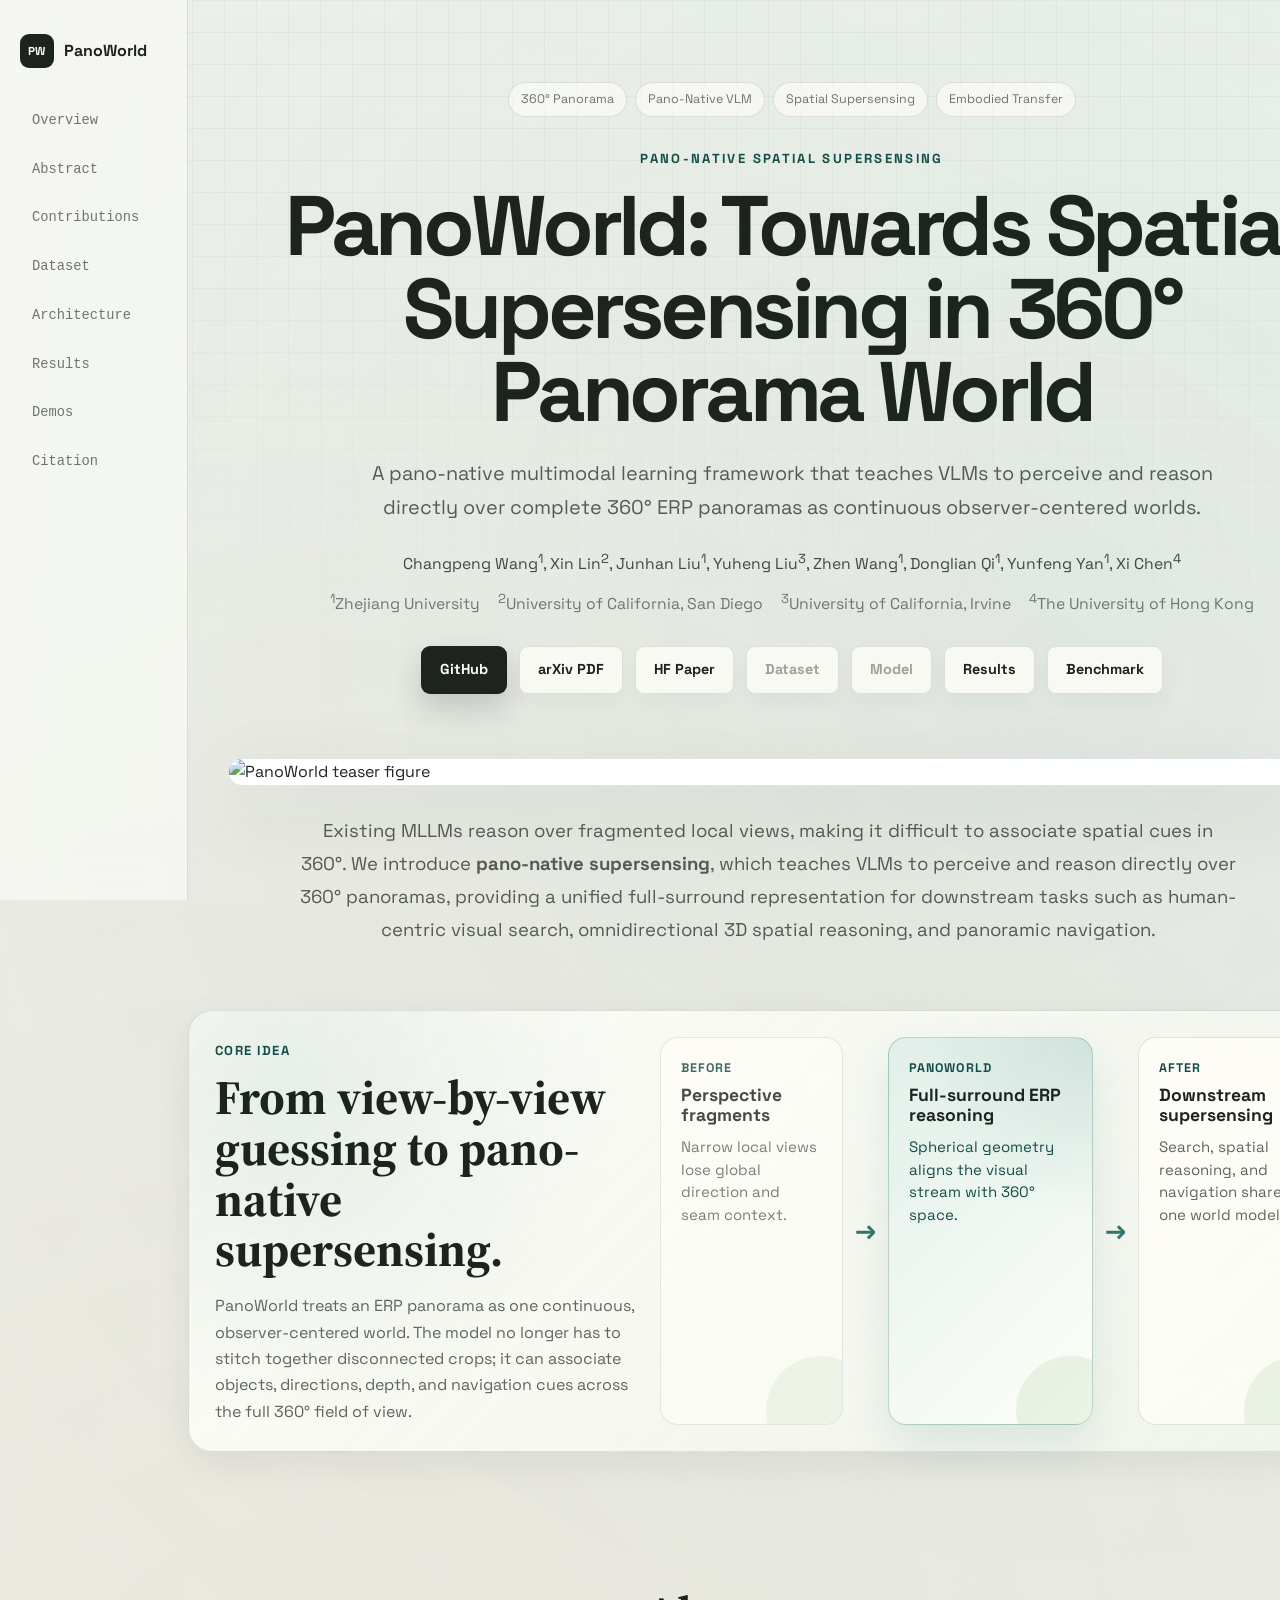
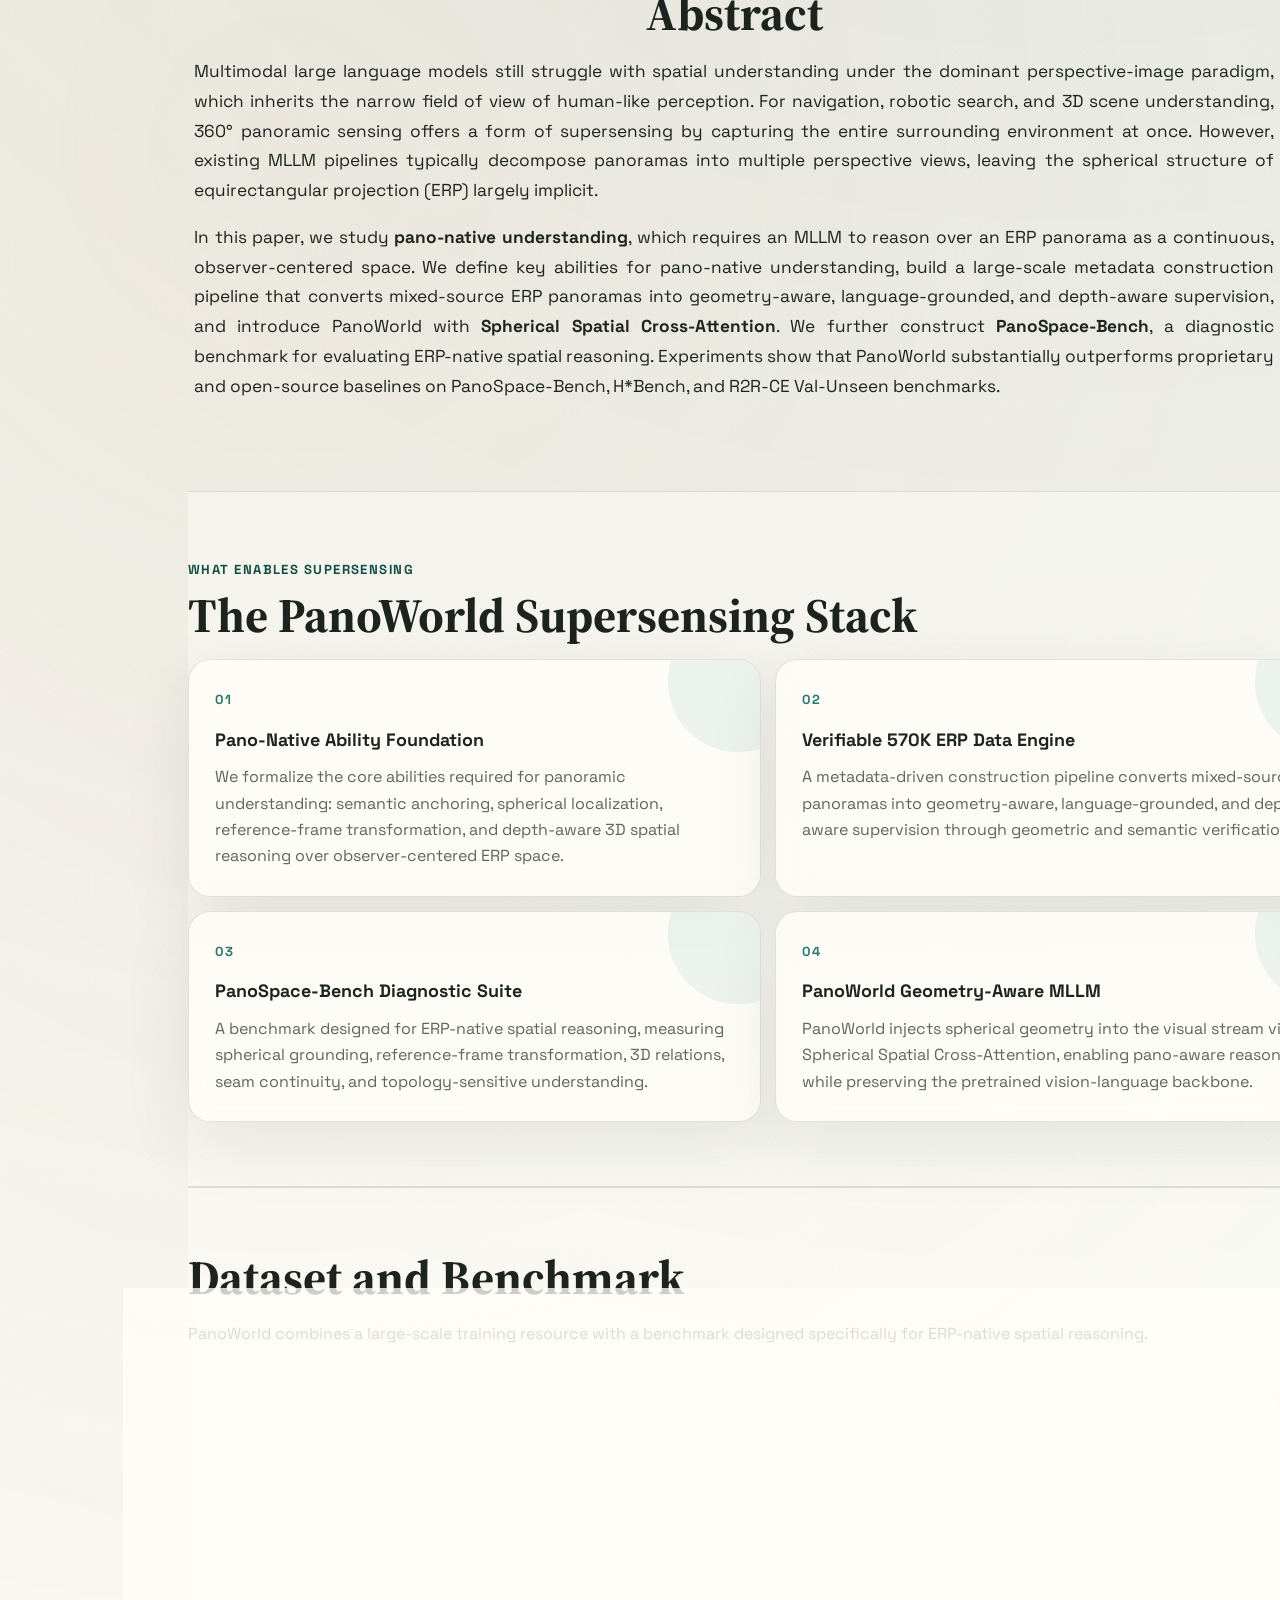
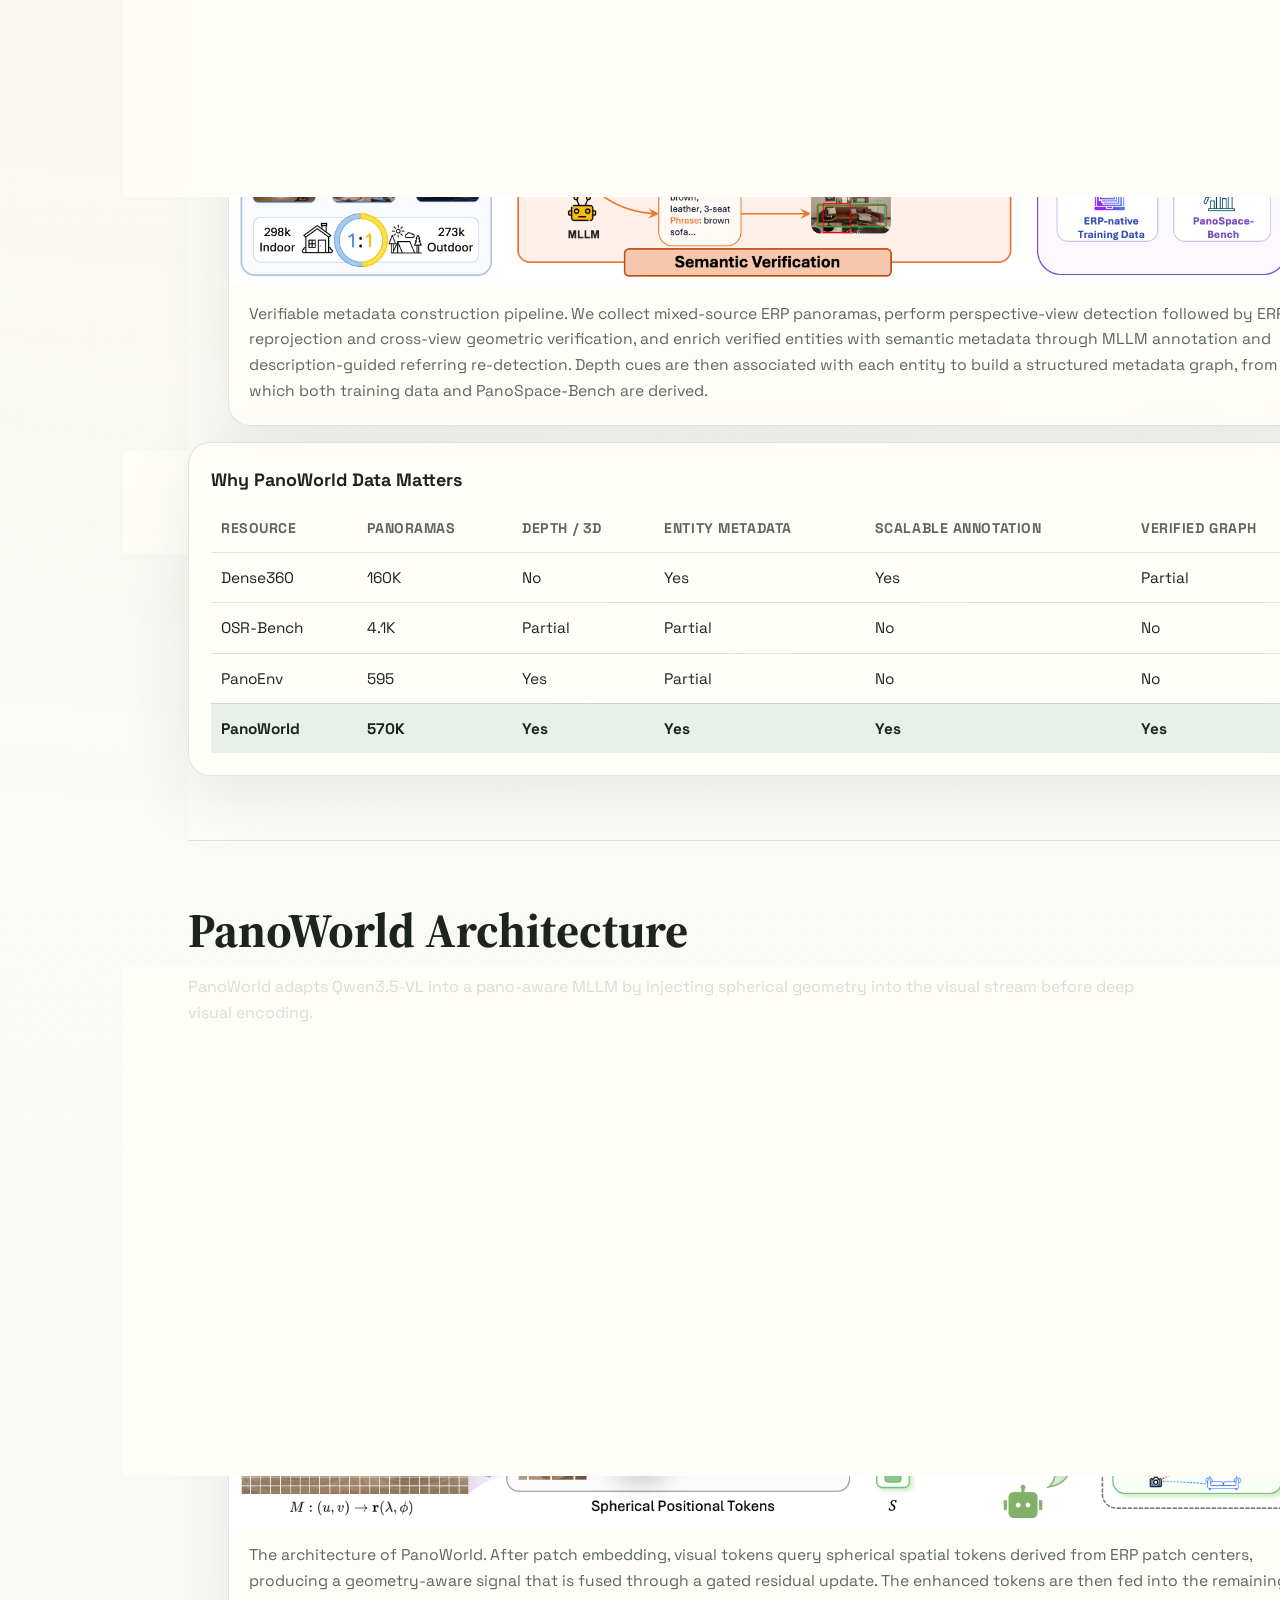
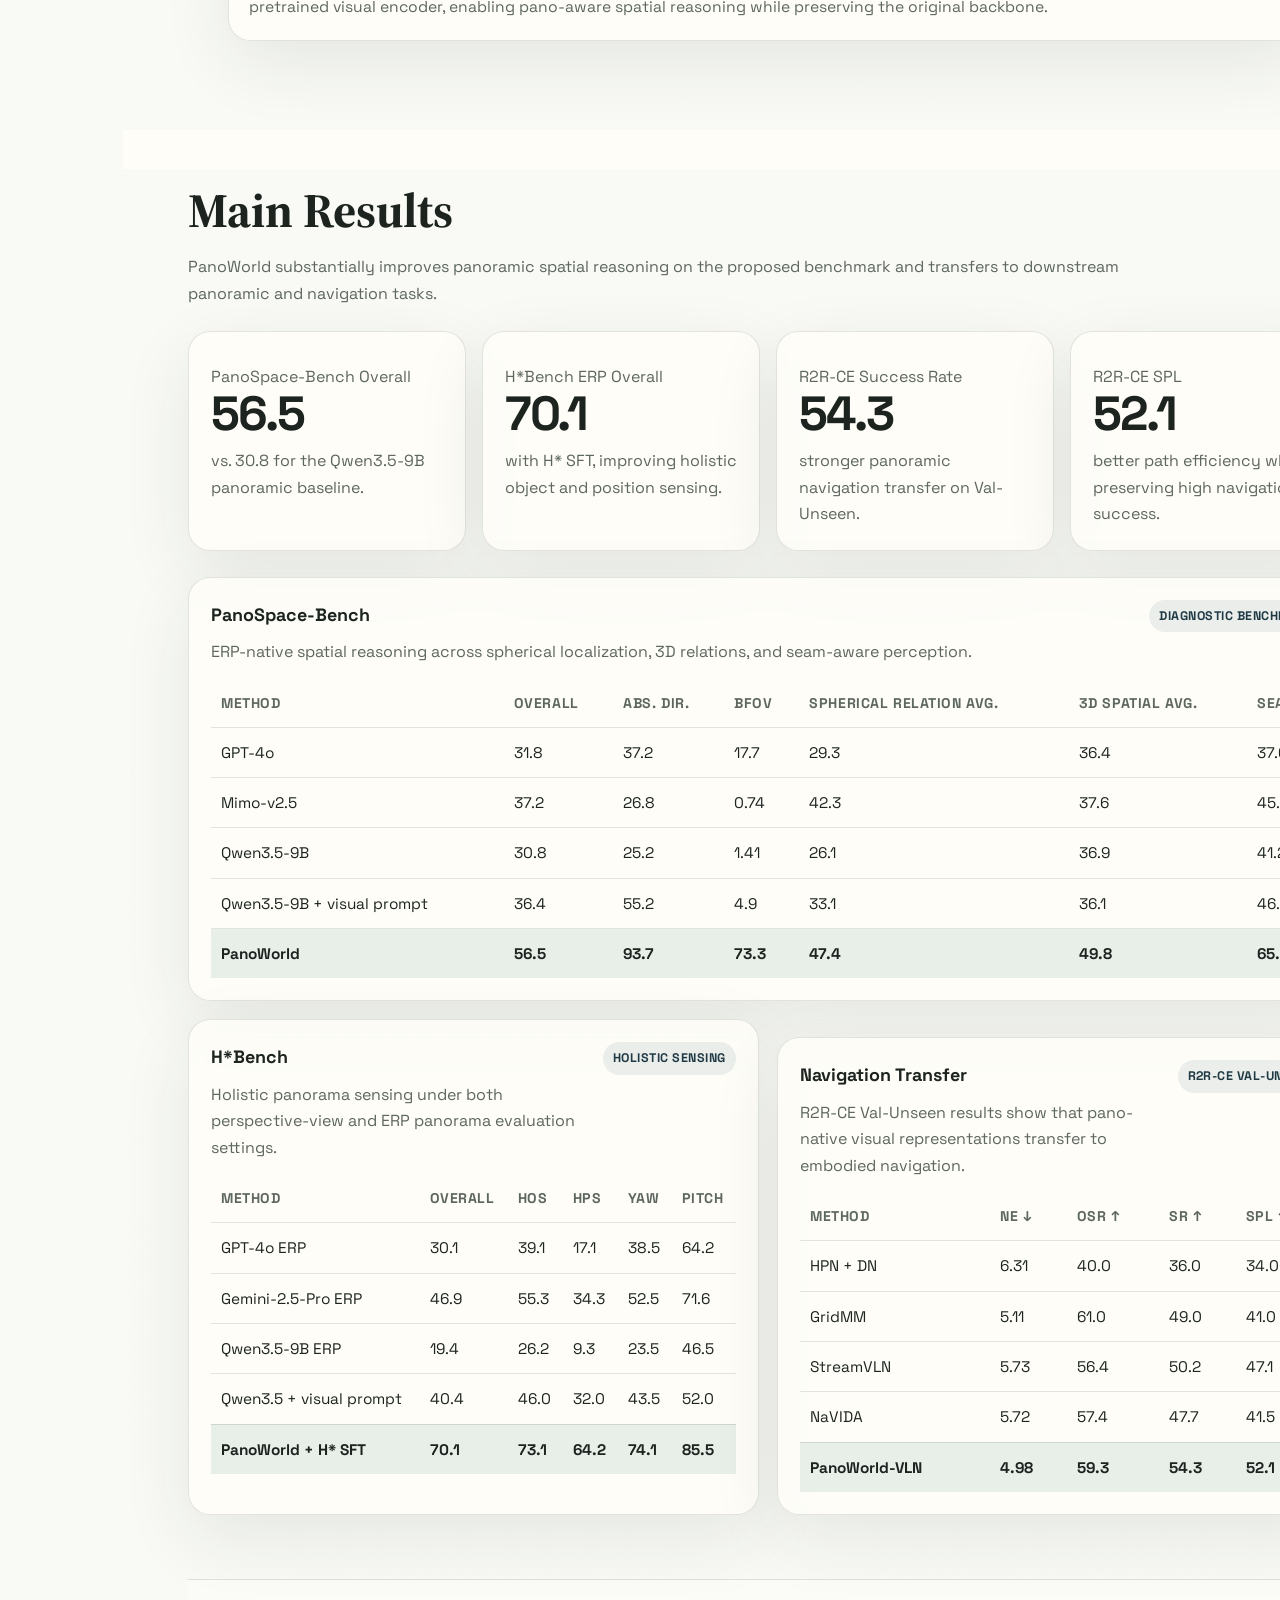
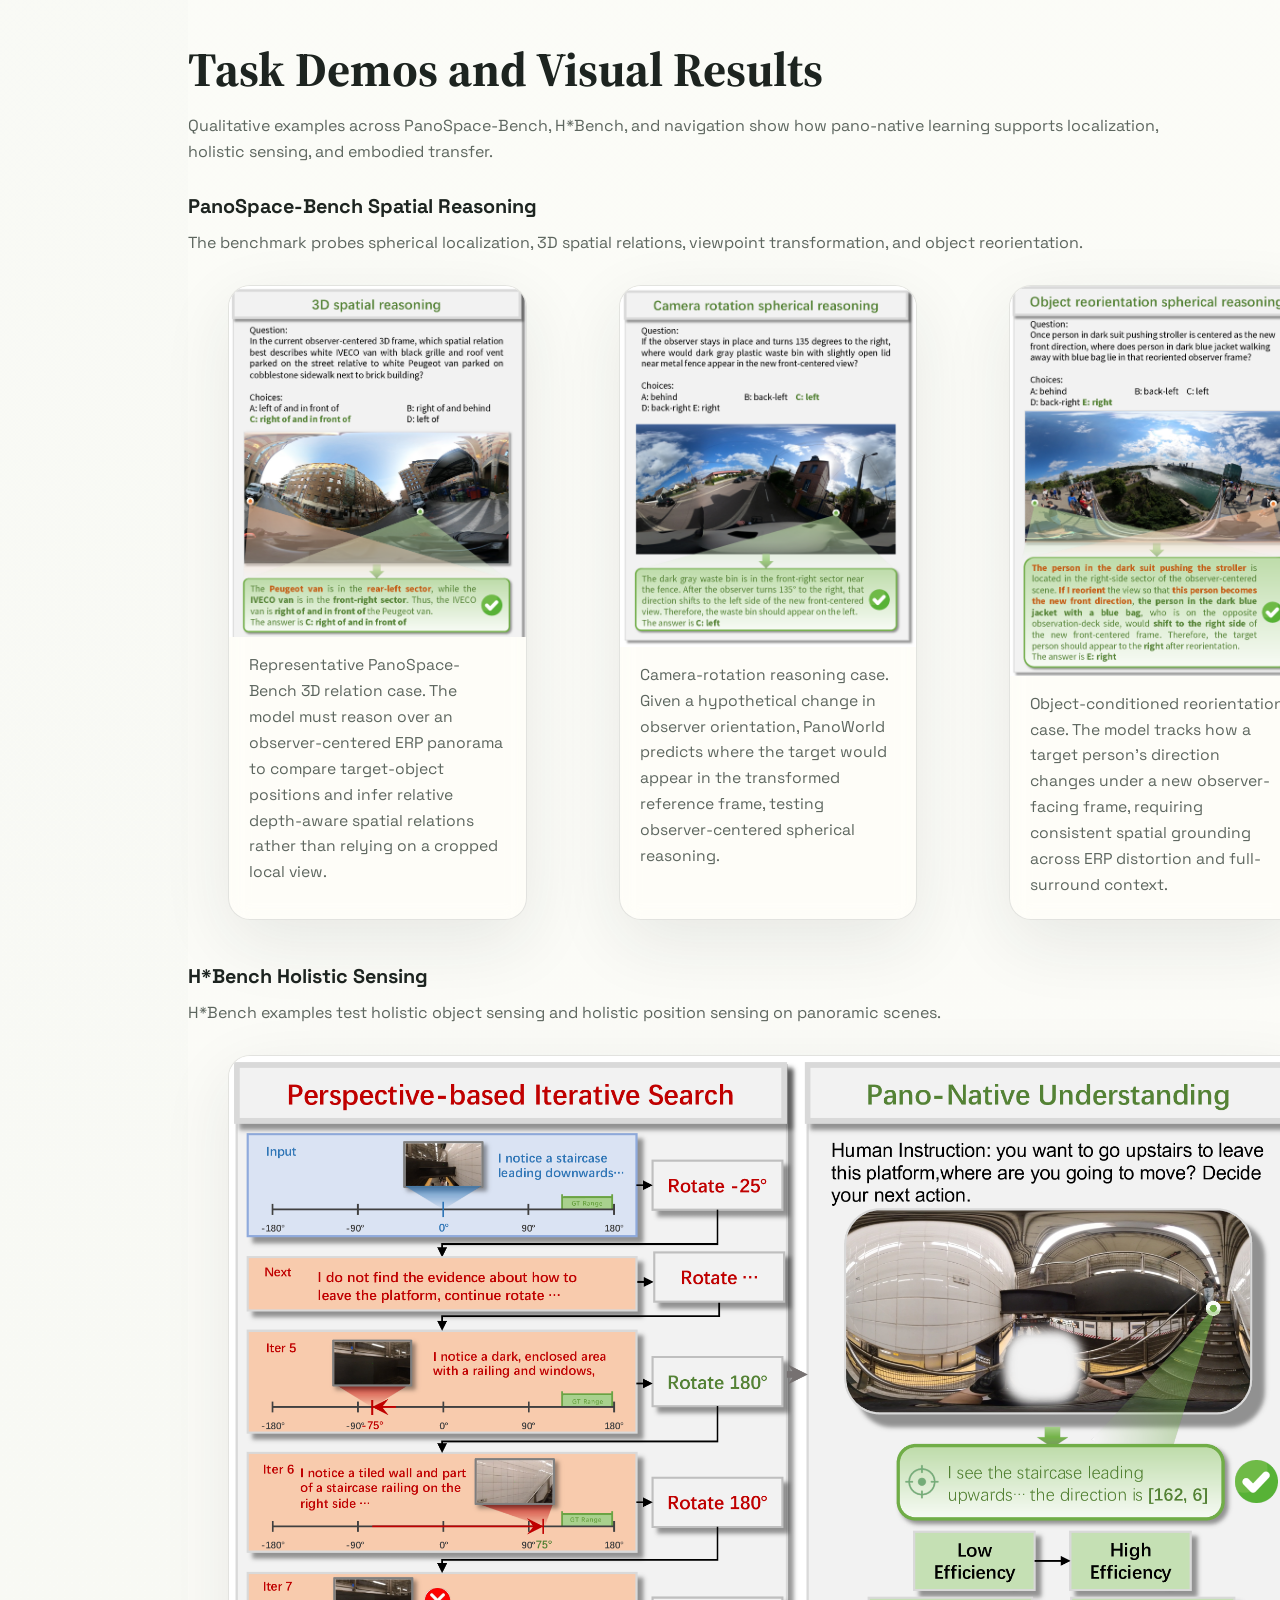
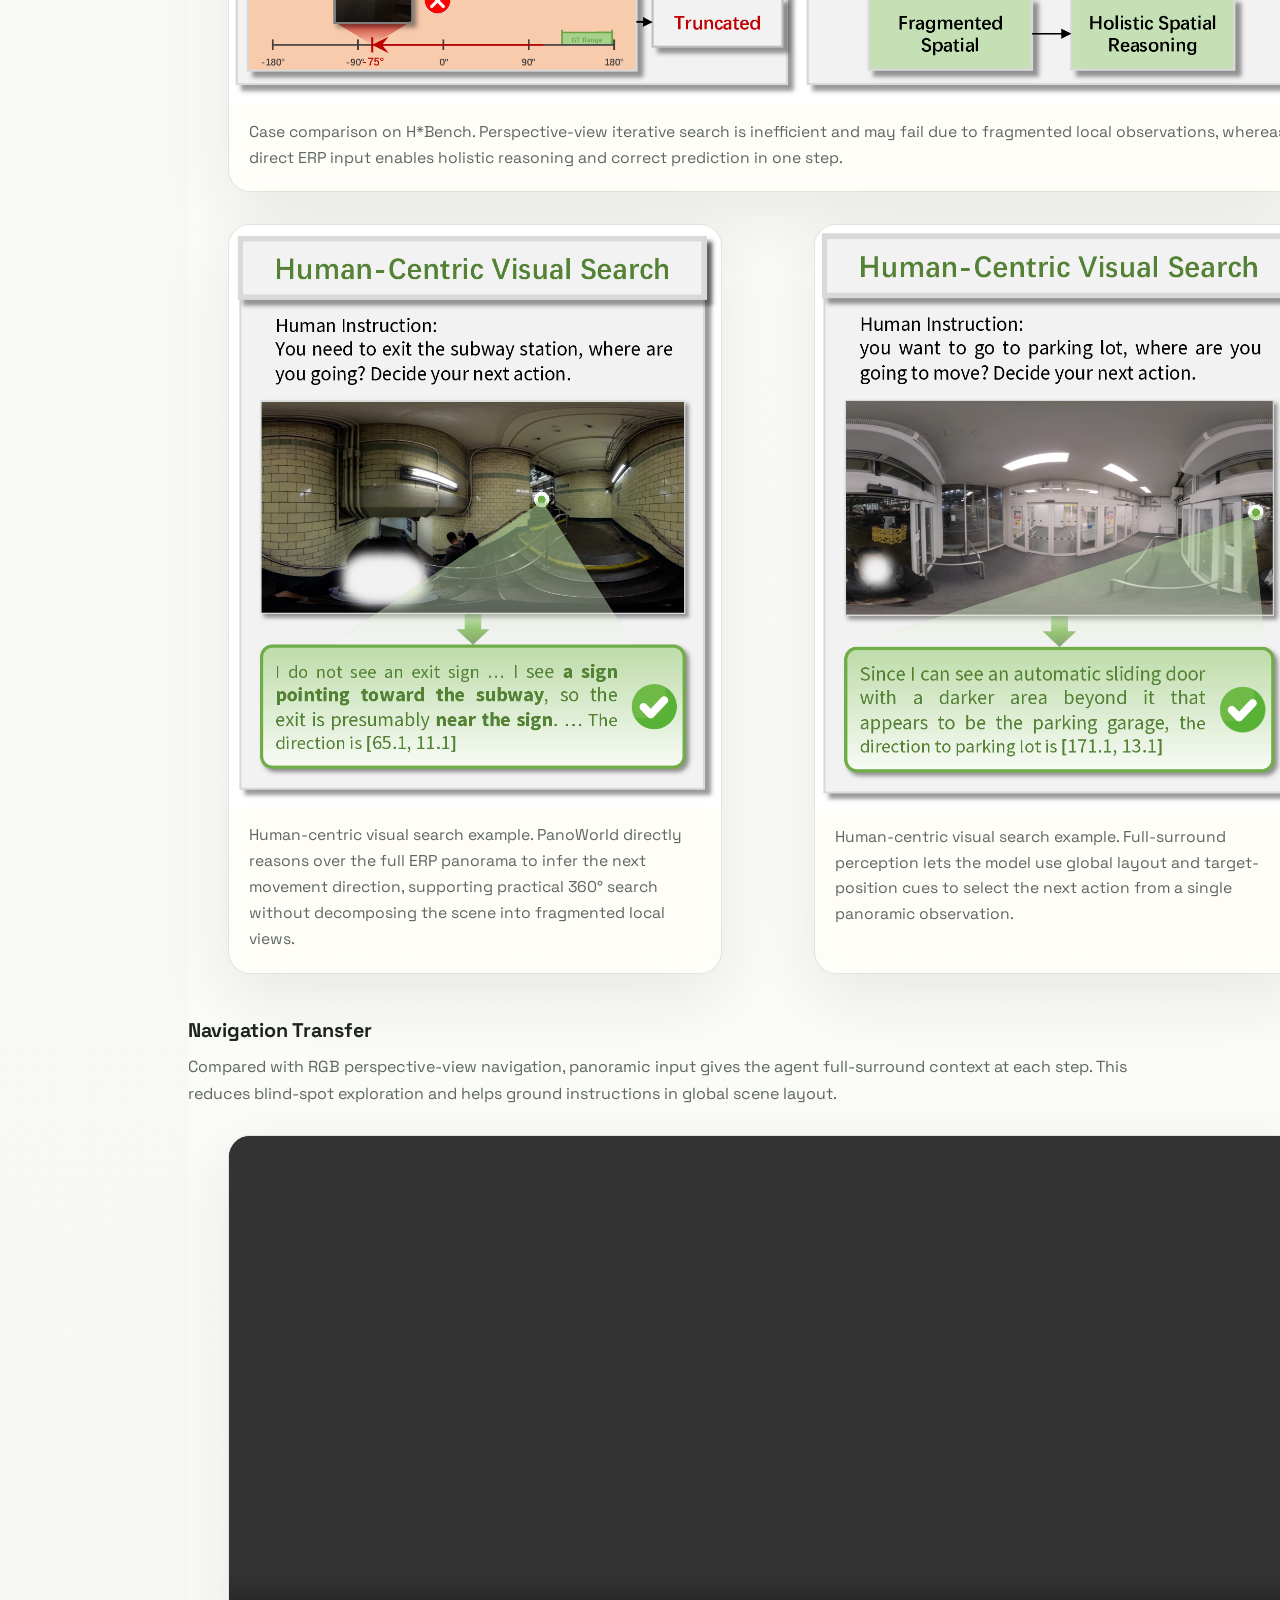
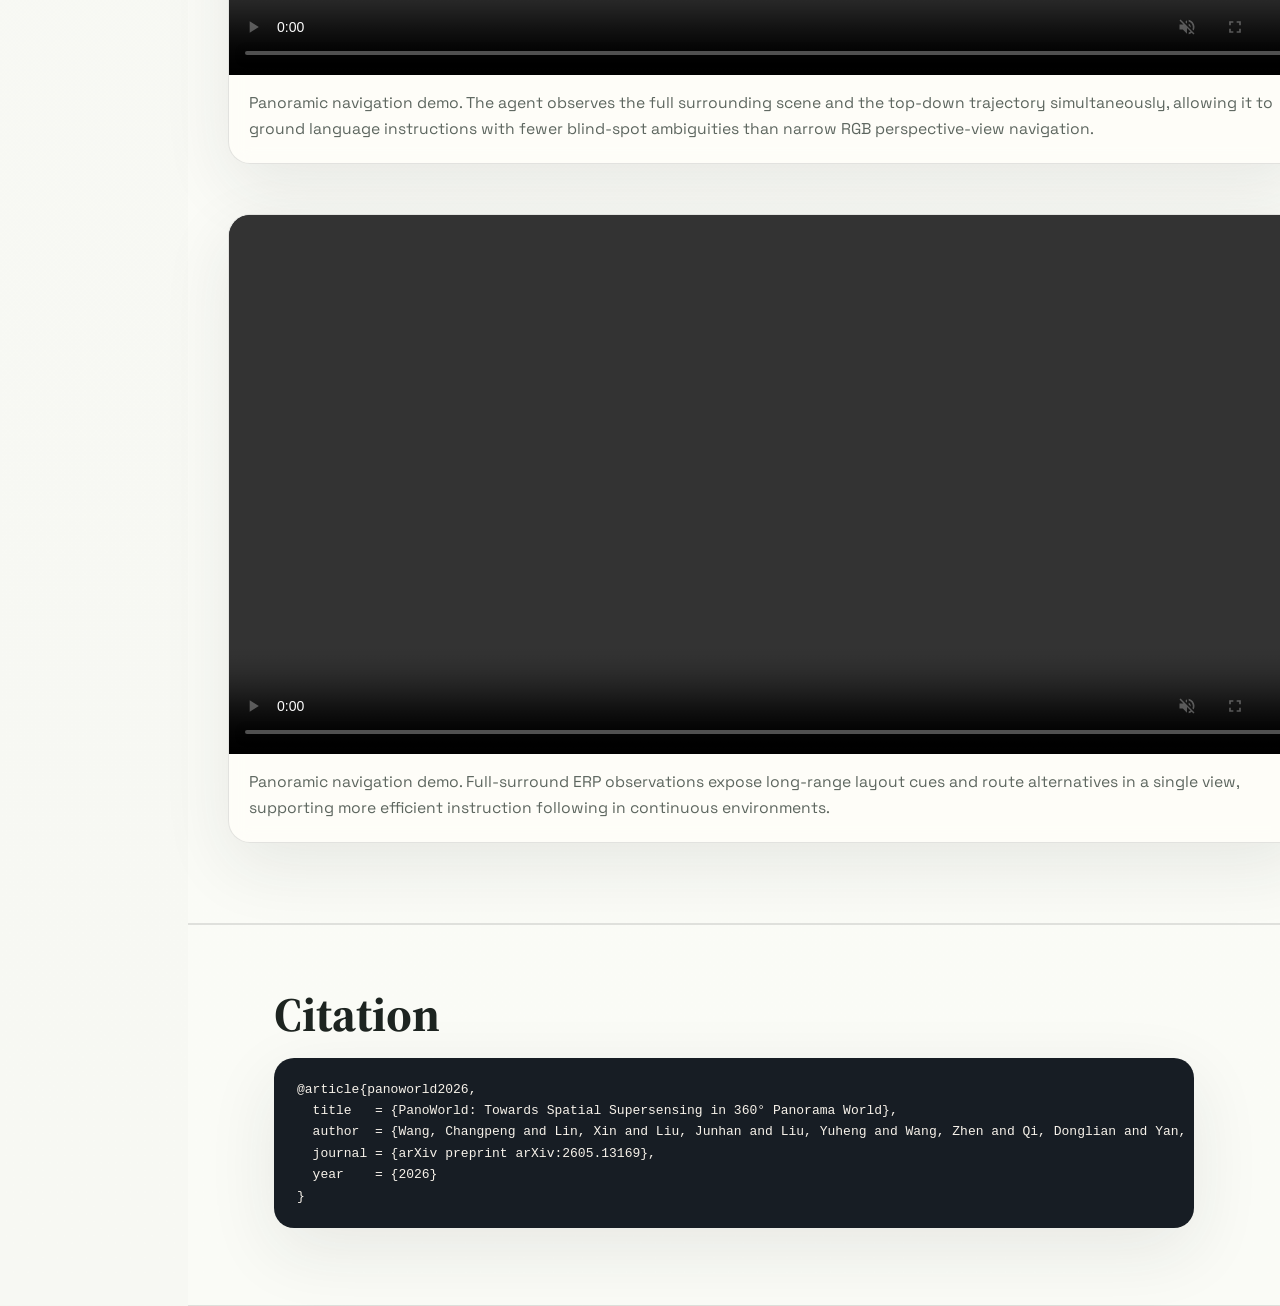
==== commit bc2f7ae5: "Deploy light project page redesign" ====
--- a/index.html
+++ b/index.html
@@ -17,46 +17,66 @@
     <link rel="stylesheet" href="./styles.css" />
   </head>
   <body>
+    <nav class="side-nav" aria-label="Page navigation">
+      <a class="side-nav__brand" href="#">
+        <span>PW</span>
+        <strong>PanoWorld</strong>
+      </a>
+      <a href="#overview">Overview</a>
+      <a href="#abstract">Abstract</a>
+      <a href="#contributions">Contributions</a>
+      <a href="#benchmark">Dataset</a>
+      <a href="#architecture">Architecture</a>
+      <a href="#results">Results</a>
+      <a href="#visuals">Demos</a>
+      <a href="#citation">Citation</a>
+    </nav>
+
     <header class="hero">
       <div class="hero__inner">
-        <div class="hero__content">
-          <div class="hero__eyebrow">Project Page · Pano-Native Supersensing</div>
-          <h1>PanoWorld</h1>
-          <p class="hero__kicker">Seeing the whole 360° world at once.</p>
-          <p class="hero__tagline">
-            Towards spatial supersensing in 360° panorama world: teaching VLMs
-            to perceive continuous ERP panoramas directly, then transfer that
-            full-surround understanding to search, 3D reasoning, and navigation.
-          </p>
-          <div class="hero__actions">
-            <a class="button button--primary" href="https://github.com/wcpcp/PanoWorld">GitHub</a>
-            <a class="button" href="https://arxiv.org/pdf/2605.13169">arXiv PDF</a>
-            <a class="button" href="https://huggingface.co/papers/2605.13169">HF Paper</a>
-            <span class="button button--disabled">Dataset</span>
-            <span class="button button--disabled">Model</span>
-            <a class="button" href="#results">Results</a>
-            <a class="button" href="#benchmark">Benchmark</a>
-          </div>
-          <p class="hero__authors">
-            Changpeng Wang<sup>1</sup>, Xin Lin<sup>2</sup>, Junhan Liu<sup>1</sup>,
-            Yuheng Liu<sup>3</sup>, Zhen Wang<sup>1</sup>, Donglian Qi<sup>1</sup>,
-            Yunfeng Yan<sup>1</sup>, Xi Chen<sup>4</sup>
-            <span class="hero__affiliations">
-              <span><sup>1</sup>Zhejiang University</span>
-              <span><sup>2</sup>University of California, San Diego</span>
-              <span><sup>3</sup>University of California, Irvine</span>
-              <span><sup>4</sup>The University of Hong Kong</span>
-            </span>
-          </p>
-        </div>
-        <div class="hero__visual" aria-label="PanoWorld teaser visual">
-          <div class="hero__visual-glow"></div>
-          <div class="hero__orbit hero__orbit--one">Fragmented local views</div>
-          <div class="hero__orbit hero__orbit--two">Unified 360° world</div>
-          <figure class="hero__figure">
+        <div class="hero__tags" aria-label="Project topics">
+          <span>360° Panorama</span>
+          <span>Pano-Native VLM</span>
+          <span>Spatial Supersensing</span>
+          <span>Embodied Transfer</span>
+        </div>
+        <div class="hero__eyebrow">Pano-Native Spatial Supersensing</div>
+        <h1>PanoWorld: Towards Spatial Supersensing in 360° Panorama World</h1>
+        <p class="hero__tagline">
+          A pano-native multimodal learning framework that teaches VLMs to
+          perceive and reason directly over complete 360° ERP panoramas as
+          continuous observer-centered worlds.
+        </p>
+        <p class="hero__authors">
+          Changpeng Wang<sup>1</sup>, Xin Lin<sup>2</sup>, Junhan Liu<sup>1</sup>,
+          Yuheng Liu<sup>3</sup>, Zhen Wang<sup>1</sup>, Donglian Qi<sup>1</sup>,
+          Yunfeng Yan<sup>1</sup>, Xi Chen<sup>4</sup>
+          <span class="hero__affiliations">
+            <span><sup>1</sup>Zhejiang University</span>
+            <span><sup>2</sup>University of California, San Diego</span>
+            <span><sup>3</sup>University of California, Irvine</span>
+            <span><sup>4</sup>The University of Hong Kong</span>
+          </span>
+        </p>
+        <div class="hero__actions">
+          <a class="button button--primary" href="https://github.com/wcpcp/PanoWorld">GitHub</a>
+          <a class="button" href="https://arxiv.org/pdf/2605.13169">arXiv PDF</a>
+          <a class="button" href="https://huggingface.co/papers/2605.13169">HF Paper</a>
+          <span class="button button--disabled">Dataset</span>
+          <span class="button button--disabled">Model</span>
+          <a class="button" href="#results">Results</a>
+          <a class="button" href="#benchmark">Benchmark</a>
+        </div>
+      </div>
+    </header>
+
+    <main>
+      <section id="overview" class="section section--figure">
+        <div class="container">
+          <figure class="figure-card figure-card--hero">
             <img src="./assets/teaser.png" alt="PanoWorld teaser figure" />
           </figure>
-          <div class="hero__caption">
+          <p class="teaser-statement">
             Existing MLLMs reason over fragmented local views, making it
             difficult to associate spatial cues in 360°. We introduce
             <strong>pano-native supersensing</strong>, which teaches VLMs to
@@ -64,17 +84,10 @@
             unified full-surround representation for downstream tasks such as
             human-centric visual search, omnidirectional 3D spatial reasoning,
             and panoramic navigation.
-          </div>
-          <div class="hero__taskbar">
-            <span>Human-centric search</span>
-            <span>Omnidirectional 3D</span>
-            <span>Panoramic navigation</span>
-          </div>
-        </div>
-      </div>
-    </header>
-
-    <main>
+          </p>
+        </div>
+      </section>
+
       <section class="section section--shift">
         <div class="container">
           <div class="supersense-panel">
@@ -112,10 +125,10 @@
         </div>
       </section>
 
-      <section class="section">
-        <div class="container container--narrow abstract-copy">
+      <section id="abstract" class="section">
+        <div class="container container--abstract abstract-copy">
           <h2>Abstract</h2>
-          <p class="lead">
+          <p>
             Multimodal large language models still struggle with spatial
             understanding under the dominant perspective-image paradigm, which
             inherits the narrow field of view of human-like perception. For
@@ -143,7 +156,7 @@
         </div>
       </section>
 
-      <section class="section section--tint">
+      <section id="contributions" class="section section--tint">
         <div class="container">
           <span class="section-kicker">What Enables Supersensing</span>
           <h2>The PanoWorld Supersensing Stack</h2>
@@ -268,7 +281,7 @@
         </div>
       </section>
 
-      <section class="section">
+      <section id="architecture" class="section">
         <div class="container">
           <div class="section-heading">
             <div>
@@ -662,7 +675,7 @@
         </div>
       </section>
 
-      <section class="section section--tint">
+      <section id="citation" class="section section--tint">
         <div class="container container--narrow">
           <h2>Citation</h2>
           <pre class="citation"><code>@article{panoworld2026,
--- a/styles.css
+++ b/styles.css
@@ -1,21 +1,22 @@
 :root {
-  --bg: #f5f1e8;
-  --surface: rgba(255, 255, 255, 0.72);
+  --bg: #f7f8f3;
+  --paper: #fffef9;
+  --surface: rgba(255, 254, 249, 0.82);
   --surface-strong: #ffffff;
-  --ink: #16202a;
-  --muted: #56616c;
-  --line: rgba(22, 32, 42, 0.12);
-  --accent: #c5682e;
-  --accent-hot: #ef8b3a;
-  --accent-dark: #7a3d16;
-  --accent-soft: #f2d1b5;
-  --aqua: #79d1bd;
-  --sage: #8bbd7b;
-  --navy: #163247;
-  --navy-deep: #081822;
-  --shadow: 0 20px 50px rgba(17, 26, 34, 0.08);
-  --shadow-strong: 0 30px 90px rgba(11, 24, 33, 0.24);
-  --radius: 24px;
+  --ink: #1d2420;
+  --muted: #5d665f;
+  --soft: #eef2eb;
+  --line: rgba(29, 36, 32, 0.12);
+  --grid: rgba(29, 36, 32, 0.055);
+  --accent: #2d776f;
+  --accent-2: #d98245;
+  --accent-dark: #154d47;
+  --accent-soft: #dfeee9;
+  --sage: #6d9868;
+  --navy: #203a45;
+  --shadow: 0 22px 70px rgba(34, 46, 40, 0.09);
+  --shadow-soft: 0 12px 36px rgba(34, 46, 40, 0.07);
+  --radius: 22px;
 }
 
 * {
@@ -30,11 +31,17 @@
   margin: 0;
   color: var(--ink);
   background:
-    radial-gradient(circle at 4% 0%, rgba(239, 139, 58, 0.18), transparent 28%),
-    radial-gradient(circle at 94% 12%, rgba(121, 209, 189, 0.18), transparent 26%),
-    linear-gradient(180deg, #fbf8f2 0%, var(--bg) 100%);
+    radial-gradient(circle at 82% 6%, rgba(45, 119, 111, 0.12), transparent 26%),
+    radial-gradient(circle at 22% 16%, rgba(217, 130, 69, 0.10), transparent 25%),
+    linear-gradient(180deg, #fbfcf8 0%, var(--bg) 100%);
   font-family: "Space Grotesk", system-ui, sans-serif;
   line-height: 1.65;
+}
+
+@media (min-width: 1180px) {
+  body {
+    padding-left: 188px;
+  }
 }
 
 body::before {
@@ -43,10 +50,10 @@
   z-index: -1;
   pointer-events: none;
   background-image:
-    linear-gradient(rgba(22, 32, 42, 0.035) 1px, transparent 1px),
-    linear-gradient(90deg, rgba(22, 32, 42, 0.035) 1px, transparent 1px);
-  background-size: 56px 56px;
-  mask-image: linear-gradient(180deg, rgba(0, 0, 0, 0.7), transparent 72%);
+    linear-gradient(var(--grid) 1px, transparent 1px),
+    linear-gradient(90deg, var(--grid) 1px, transparent 1px);
+  background-size: 32px 32px;
+  mask-image: linear-gradient(180deg, rgba(0, 0, 0, 0.82), transparent 76%);
   content: "";
 }
 
@@ -60,124 +67,136 @@
   text-decoration: none;
 }
 
+.side-nav {
+  position: fixed;
+  inset: 0 auto 0 0;
+  z-index: 20;
+  width: 188px;
+  padding: 34px 20px;
+  border-right: 1px solid var(--line);
+  background: rgba(247, 248, 243, 0.82);
+  backdrop-filter: blur(18px);
+}
+
+.side-nav__brand {
+  display: flex;
+  align-items: center;
+  gap: 10px;
+  margin-bottom: 32px;
+  color: var(--ink);
+  font-weight: 800;
+}
+
+.side-nav__brand span {
+  display: grid;
+  place-items: center;
+  width: 34px;
+  height: 34px;
+  border-radius: 9px;
+  background: var(--ink);
+  color: #fffef9;
+  font-size: 0.72rem;
+  letter-spacing: 0.06em;
+}
+
+.side-nav > a:not(.side-nav__brand) {
+  display: block;
+  margin: 6px 0;
+  padding: 10px 12px;
+  border-radius: 8px;
+  color: rgba(29, 36, 32, 0.62);
+  font-family: ui-monospace, "SFMono-Regular", Menlo, monospace;
+  font-size: 0.86rem;
+  transition: color 160ms ease, background 160ms ease;
+}
+
+.side-nav > a:not(.side-nav__brand):hover {
+  background: var(--soft);
+  color: var(--ink);
+}
+
 .hero {
-  padding: 28px 18px 34px;
+  padding: 82px 24px 28px;
 }
 
 .hero__inner,
 .container {
-  width: min(1240px, calc(100vw - 32px));
+  width: min(1160px, calc(100vw - 48px));
   margin: 0 auto;
 }
 
 .container--narrow {
-  width: min(920px, calc(100vw - 32px));
+  width: min(920px, calc(100vw - 48px));
+}
+
+.container--abstract {
+  width: min(1080px, calc(100vw - 48px));
 }
 
 .hero__inner {
   position: relative;
-  overflow: hidden;
-  display: grid;
-  grid-template-columns: minmax(0, 0.88fr) minmax(520px, 1.12fr);
-  gap: 34px;
-  align-items: center;
-  min-height: 660px;
-  padding: 52px;
-  border: 1px solid rgba(255, 255, 255, 0.45);
-  border-radius: 34px;
-  background:
-    radial-gradient(circle at 76% 6%, rgba(121, 209, 189, 0.26), transparent 30%),
-    radial-gradient(circle at 20% 84%, rgba(239, 139, 58, 0.22), transparent 30%),
-    linear-gradient(135deg, rgba(7, 21, 31, 0.99), rgba(29, 64, 83, 0.96) 58%, rgba(45, 79, 81, 0.94)),
-    linear-gradient(180deg, rgba(255, 255, 255, 0.10), transparent);
-  color: #fffaf3;
-  box-shadow: var(--shadow-strong);
-}
-
-.hero__inner::before {
-  position: absolute;
-  inset: 22px;
-  border: 1px solid rgba(255, 255, 255, 0.08);
-  border-radius: 26px;
-  pointer-events: none;
-  content: "";
-}
-
-.hero__inner::after {
-  position: absolute;
-  right: -160px;
-  bottom: -210px;
-  width: 560px;
-  height: 560px;
+  text-align: center;
+}
+
+.hero__tags {
+  display: flex;
+  flex-wrap: wrap;
+  justify-content: center;
+  gap: 8px;
+  margin-bottom: 28px;
+}
+
+.hero__tags span {
+  padding: 6px 12px;
+  border: 1px solid var(--line);
   border-radius: 999px;
-  background:
-    radial-gradient(circle, rgba(239, 139, 58, 0.20), transparent 60%),
-    repeating-radial-gradient(circle, rgba(255, 255, 255, 0.13) 0 1px, transparent 1px 28px);
-  content: "";
-}
-
-.hero__content,
-.hero__visual {
-  position: relative;
-  z-index: 1;
+  background: rgba(255, 254, 249, 0.62);
+  color: rgba(29, 36, 32, 0.62);
+  font-size: 0.78rem;
 }
 
 .hero__eyebrow {
-  position: relative;
   display: inline-flex;
-  padding: 7px 13px;
-  border-radius: 999px;
-  background: rgba(255, 255, 255, 0.11);
-  color: #f9d9bc;
-  font-size: 0.85rem;
-  letter-spacing: 0.08em;
+  margin-bottom: 16px;
+  color: var(--accent-dark);
+  font-size: 0.82rem;
+  font-weight: 800;
+  letter-spacing: 0.18em;
   text-transform: uppercase;
-  z-index: 1;
 }
 
 .hero h1 {
-  position: relative;
-  margin: 22px 0 8px;
-  font-size: clamp(4.4rem, 10vw, 8.8rem);
-  line-height: 0.82;
+  max-width: 1040px;
+  margin: 0 auto 22px;
+  font-size: clamp(3rem, 6.6vw, 5.35rem);
+  line-height: 0.98;
   letter-spacing: -0.05em;
-  z-index: 1;
-}
-
-.hero__kicker {
-  margin: 0 0 14px;
-  max-width: 760px;
-  color: #fbf1e6;
-  font-size: clamp(1.65rem, 3.2vw, 3.15rem);
-  line-height: 1.02;
-  letter-spacing: -0.045em;
-  font-weight: 700;
 }
 
 .hero__tagline {
-  position: relative;
-  max-width: 740px;
-  margin: 0;
-  font-size: clamp(1.02rem, 1.7vw, 1.22rem);
-  color: rgba(255, 250, 243, 0.78);
-  z-index: 1;
+  max-width: 890px;
+  margin: 0 auto;
+  color: rgba(29, 36, 32, 0.72);
+  font-size: clamp(1.05rem, 1.55vw, 1.25rem);
+  line-height: 1.72;
 }
 
 .hero__authors {
-  position: relative;
-  max-width: 1080px;
-  margin: 26px 0 0;
-  color: rgba(255, 250, 243, 0.78);
-  font-size: 0.94rem;
-  z-index: 1;
+  max-width: 960px;
+  margin: 24px auto 0;
+  color: rgba(29, 36, 32, 0.82);
+  font-size: 0.98rem;
+  line-height: 1.65;
 }
 
 .hero__affiliations {
   display: flex;
   flex-wrap: wrap;
+  justify-content: center;
   gap: 6px 18px;
   margin-top: 10px;
   line-height: 1.7;
+  color: rgba(29, 36, 32, 0.58);
 }
 
 .hero__affiliations span {
@@ -185,163 +204,73 @@
 }
 
 .hero__actions {
-  position: relative;
   display: flex;
   flex-wrap: wrap;
+  justify-content: center;
   gap: 12px;
-  margin-top: 30px;
-  z-index: 1;
+  margin-top: 28px;
 }
 
 .button {
   display: inline-flex;
   align-items: center;
   justify-content: center;
-  padding: 12px 18px;
-  border-radius: 999px;
-  border: 1px solid rgba(255, 255, 255, 0.18);
-  background: rgba(255, 255, 255, 0.06);
-  color: #fffaf3;
-  font-weight: 600;
+  min-height: 46px;
+  padding: 11px 18px;
+  border-radius: 9px;
+  border: 1px solid var(--line);
+  background: rgba(255, 254, 249, 0.78);
+  color: var(--ink);
+  font-weight: 700;
+  font-size: 0.9rem;
   white-space: nowrap;
-  transition: transform 180ms ease, border-color 180ms ease, background 180ms ease;
+  box-shadow: 0 8px 22px rgba(34, 46, 40, 0.04);
+  transition: transform 160ms ease, border-color 160ms ease, background 160ms ease;
 }
 
 .button:hover {
   transform: translateY(-2px);
-  border-color: rgba(255, 255, 255, 0.44);
-  background: rgba(255, 255, 255, 0.12);
+  border-color: rgba(29, 36, 32, 0.24);
+  background: #ffffff;
 }
 
 .button--primary {
-  background: linear-gradient(135deg, var(--accent-hot), #bf5a1b);
+  background: var(--ink);
   border-color: transparent;
-  box-shadow: 0 12px 30px rgba(197, 104, 46, 0.25);
+  color: #fffef9;
+  box-shadow: 0 14px 30px rgba(29, 36, 32, 0.18);
 }
 
 .button--primary:hover {
-  background: linear-gradient(135deg, #f29a50, #c76324);
+  background: var(--accent-dark);
 }
 
 .button--disabled {
   cursor: default;
-  opacity: 0.58;
+  color: rgba(29, 36, 32, 0.42);
 }
 
 .button--disabled:hover {
   transform: none;
-  background: rgba(255, 255, 255, 0.06);
-}
-
-.hero__visual {
-  min-width: 0;
-}
-
-.hero__visual-glow {
-  position: absolute;
-  inset: 9% 5% auto auto;
-  width: 68%;
-  height: 58%;
-  border-radius: 999px;
-  background: radial-gradient(circle, rgba(121, 209, 189, 0.26), transparent 66%);
-  filter: blur(18px);
-}
-
-.hero__figure {
-  position: relative;
-  overflow: hidden;
-  margin: 0;
-  border: 1px solid rgba(255, 255, 255, 0.20);
-  border-radius: 26px;
-  background: rgba(255, 255, 255, 0.08);
-  box-shadow: 0 26px 80px rgba(0, 0, 0, 0.24);
-  transform: rotate(1.2deg);
-}
-
-.hero__figure img {
-  width: 100%;
-}
-
-.hero__figure::after {
-  position: absolute;
-  inset: 0;
-  background:
-    linear-gradient(110deg, rgba(255, 255, 255, 0.18), transparent 24%),
-    linear-gradient(180deg, transparent 68%, rgba(8, 24, 34, 0.48));
-  pointer-events: none;
-  content: "";
-}
-
-.hero__orbit {
-  position: absolute;
-  z-index: 2;
-  padding: 8px 12px;
-  border: 1px solid rgba(255, 255, 255, 0.22);
-  border-radius: 999px;
-  background: rgba(8, 24, 34, 0.66);
-  color: rgba(255, 250, 243, 0.88);
-  box-shadow: 0 12px 30px rgba(0, 0, 0, 0.24);
-  backdrop-filter: blur(12px);
-  font-size: 0.8rem;
-  font-weight: 700;
-}
-
-.hero__orbit--one {
-  top: -16px;
-  left: 26px;
-}
-
-.hero__orbit--two {
-  right: 22px;
-  bottom: 154px;
-}
-
-.hero__caption {
-  position: relative;
-  margin: -34px 24px 0;
-  padding: 18px 20px;
-  border: 1px solid rgba(255, 255, 255, 0.18);
-  border-radius: 20px;
-  background: rgba(8, 24, 34, 0.78);
-  color: rgba(255, 250, 243, 0.82);
-  box-shadow: 0 18px 50px rgba(0, 0, 0, 0.22);
-  backdrop-filter: blur(16px);
-  font-size: 0.95rem;
-  line-height: 1.58;
-}
-
-.hero__taskbar {
-  display: grid;
-  grid-template-columns: repeat(3, minmax(0, 1fr));
-  gap: 10px;
-  margin-top: 12px;
-}
-
-.hero__taskbar span {
-  display: flex;
-  align-items: center;
-  min-height: 54px;
-  padding: 10px 12px;
-  border: 1px solid rgba(255, 255, 255, 0.14);
-  border-radius: 16px;
-  background: rgba(255, 255, 255, 0.08);
-  color: rgba(255, 250, 243, 0.84);
-  font-size: 0.82rem;
-  font-weight: 700;
+  background: rgba(255, 254, 249, 0.78);
 }
 
 .section {
-  padding: 28px 0 72px;
+  padding: 64px 0;
 }
 
 .section--tint {
-  background: rgba(255, 255, 255, 0.35);
+  background: rgba(255, 254, 249, 0.42);
   border-top: 1px solid var(--line);
   border-bottom: 1px solid var(--line);
 }
 
+.section--figure {
+  padding: 20px 0 46px;
+}
+
 .section--shift {
-  padding: 18px 0 70px;
+  padding: 18px 0 64px;
 }
 
 .section-kicker {
@@ -361,18 +290,27 @@
   line-height: 1.06;
 }
 
+.teaser-statement {
+  max-width: 940px;
+  margin: 28px auto 0;
+  color: rgba(29, 36, 32, 0.72);
+  font-size: clamp(1.04rem, 1.45vw, 1.24rem);
+  line-height: 1.78;
+  text-align: center;
+}
+
 .supersense-panel {
   display: grid;
   grid-template-columns: minmax(260px, 0.78fr) minmax(0, 1.22fr);
   gap: 22px;
   align-items: stretch;
   padding: 26px;
-  border: 1px solid rgba(22, 32, 42, 0.10);
-  border-radius: 30px;
+  border: 1px solid var(--line);
+  border-radius: 24px;
   background:
-    radial-gradient(circle at 8% 18%, rgba(239, 139, 58, 0.14), transparent 28%),
-    linear-gradient(135deg, rgba(255, 255, 255, 0.88), rgba(246, 240, 229, 0.68));
-  box-shadow: 0 24px 70px rgba(17, 26, 34, 0.10);
+    radial-gradient(circle at 8% 18%, rgba(45, 119, 111, 0.10), transparent 30%),
+    linear-gradient(135deg, rgba(255, 254, 249, 0.92), rgba(241, 246, 238, 0.78));
+  box-shadow: var(--shadow-soft);
 }
 
 .supersense-panel__copy h2 {
@@ -396,8 +334,8 @@
   overflow: hidden;
   padding: 20px;
   border: 1px solid var(--line);
-  border-radius: 22px;
-  background: rgba(255, 255, 255, 0.72);
+  border-radius: 18px;
+  background: rgba(255, 254, 249, 0.80);
 }
 
 .flow-card::after {
@@ -439,15 +377,17 @@
 }
 
 .flow-card--active {
+  border-color: rgba(45, 119, 111, 0.30);
   background:
-    linear-gradient(135deg, rgba(22, 50, 71, 0.96), rgba(42, 92, 92, 0.92));
-  color: #fffaf3;
-  box-shadow: 0 18px 50px rgba(22, 50, 71, 0.18);
+    radial-gradient(circle at 100% 0%, rgba(45, 119, 111, 0.14), transparent 42%),
+    linear-gradient(135deg, rgba(223, 238, 233, 0.92), rgba(255, 254, 249, 0.90));
+  color: var(--ink);
+  box-shadow: 0 18px 42px rgba(45, 119, 111, 0.12);
 }
 
 .flow-card--active span,
 .flow-card--active p {
-  color: rgba(255, 250, 243, 0.78);
+  color: var(--accent-dark);
 }
 
 .flow-arrow {
@@ -465,8 +405,18 @@
 
 .abstract-copy p {
   color: var(--ink);
-  font-size: 1.08rem;
+  font-size: clamp(1.03rem, 1.35vw, 1.16rem);
   line-height: 1.72;
+  text-align: justify;
+  text-wrap: pretty;
+}
+
+.abstract-copy h2 {
+  text-align: center;
+}
+
+.abstract-copy {
+  padding: 8px 0;
 }
 
 .section-heading {
@@ -490,13 +440,19 @@
 .stat {
   border: 1px solid var(--line);
   border-radius: var(--radius);
-  background: var(--surface);
+  background: rgba(255, 254, 249, 0.78);
   backdrop-filter: blur(10px);
   box-shadow: var(--shadow);
 }
 
 .figure-card {
   overflow: hidden;
+}
+
+.figure-card--hero {
+  border-radius: 18px;
+  background: #ffffff;
+  box-shadow: 0 26px 80px rgba(34, 46, 40, 0.10);
 }
 
 .figure-card img {
@@ -529,14 +485,14 @@
   width: 140px;
   height: 140px;
   border-radius: 999px;
-  background: rgba(197, 104, 46, 0.08);
+  background: rgba(45, 119, 111, 0.08);
   content: "";
 }
 
 .card__index {
   display: inline-flex;
   margin-bottom: 14px;
-  color: rgba(197, 104, 46, 0.78);
+  color: var(--accent);
   font-size: 0.82rem;
   font-weight: 800;
   letter-spacing: 0.10em;
@@ -651,7 +607,7 @@
 }
 
 .table-row--highlight td {
-  background: rgba(197, 104, 46, 0.10);
+  background: rgba(45, 119, 111, 0.10);
   font-weight: 700;
 }
 
@@ -752,16 +708,18 @@
     min-height: auto;
   }
 
-  .hero__visual {
-    max-width: 840px;
-  }
-
   .supersense-flow {
     grid-template-columns: 1fr;
   }
 
   .flow-arrow {
     transform: rotate(90deg);
+  }
+}
+
+@media (max-width: 1179px) {
+  .side-nav {
+    display: none;
   }
 }
 
@@ -789,9 +747,6 @@
     padding: 32px 24px;
   }
 
-  .hero__taskbar {
-    grid-template-columns: 1fr;
-  }
 }
 
 @media (max-width: 640px) {
@@ -801,28 +756,17 @@
 
   .hero__inner,
   .container,
-  .container--narrow {
+  .container--narrow,
+  .container--abstract {
     width: min(100vw - 24px, 1120px);
   }
 
   .hero__inner {
-    border-radius: 24px;
+    padding: 0;
   }
 
   .hero h1 {
-    font-size: clamp(3rem, 20vw, 4.8rem);
-  }
-
-  .hero__caption {
-    margin: 12px 0 0;
-  }
-
-  .hero__figure {
-    transform: none;
-  }
-
-  .hero__orbit {
-    display: none;
+    font-size: clamp(2.55rem, 14vw, 4.2rem);
   }
 
   .supersense-panel {
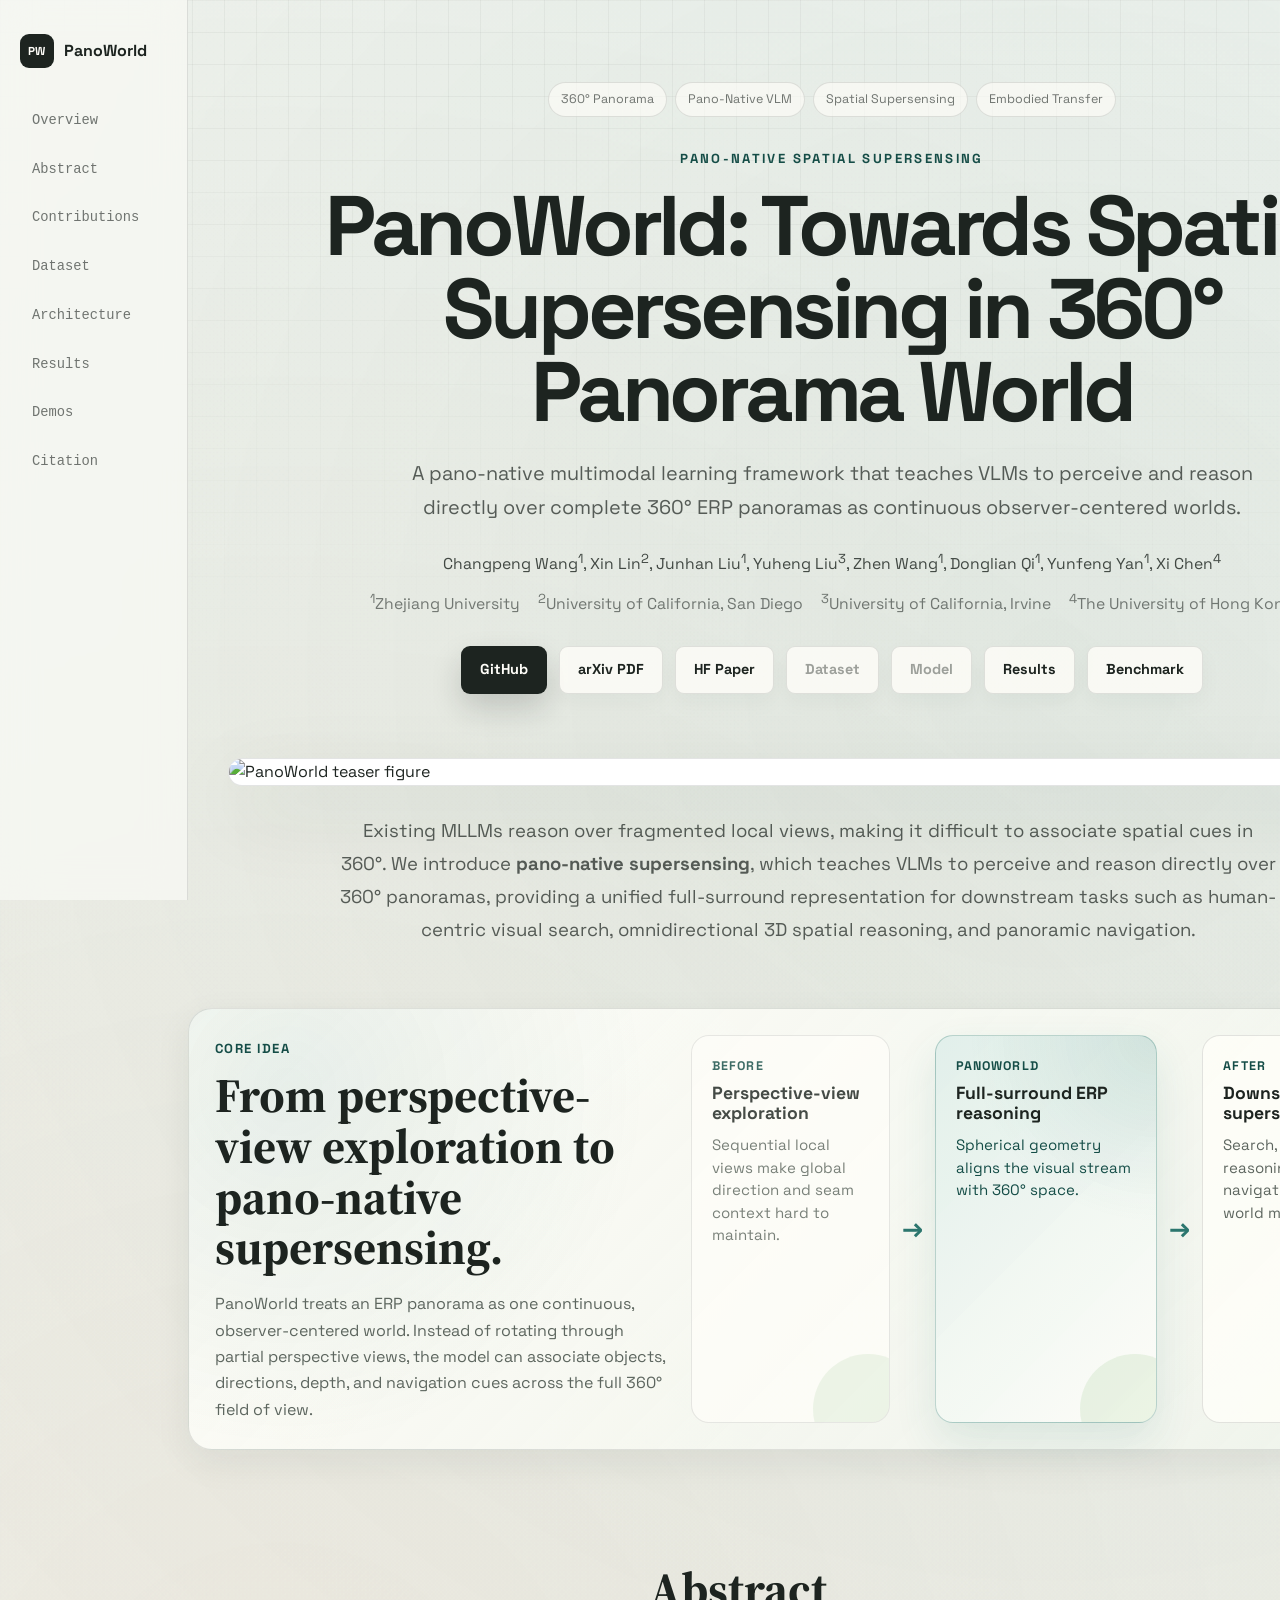
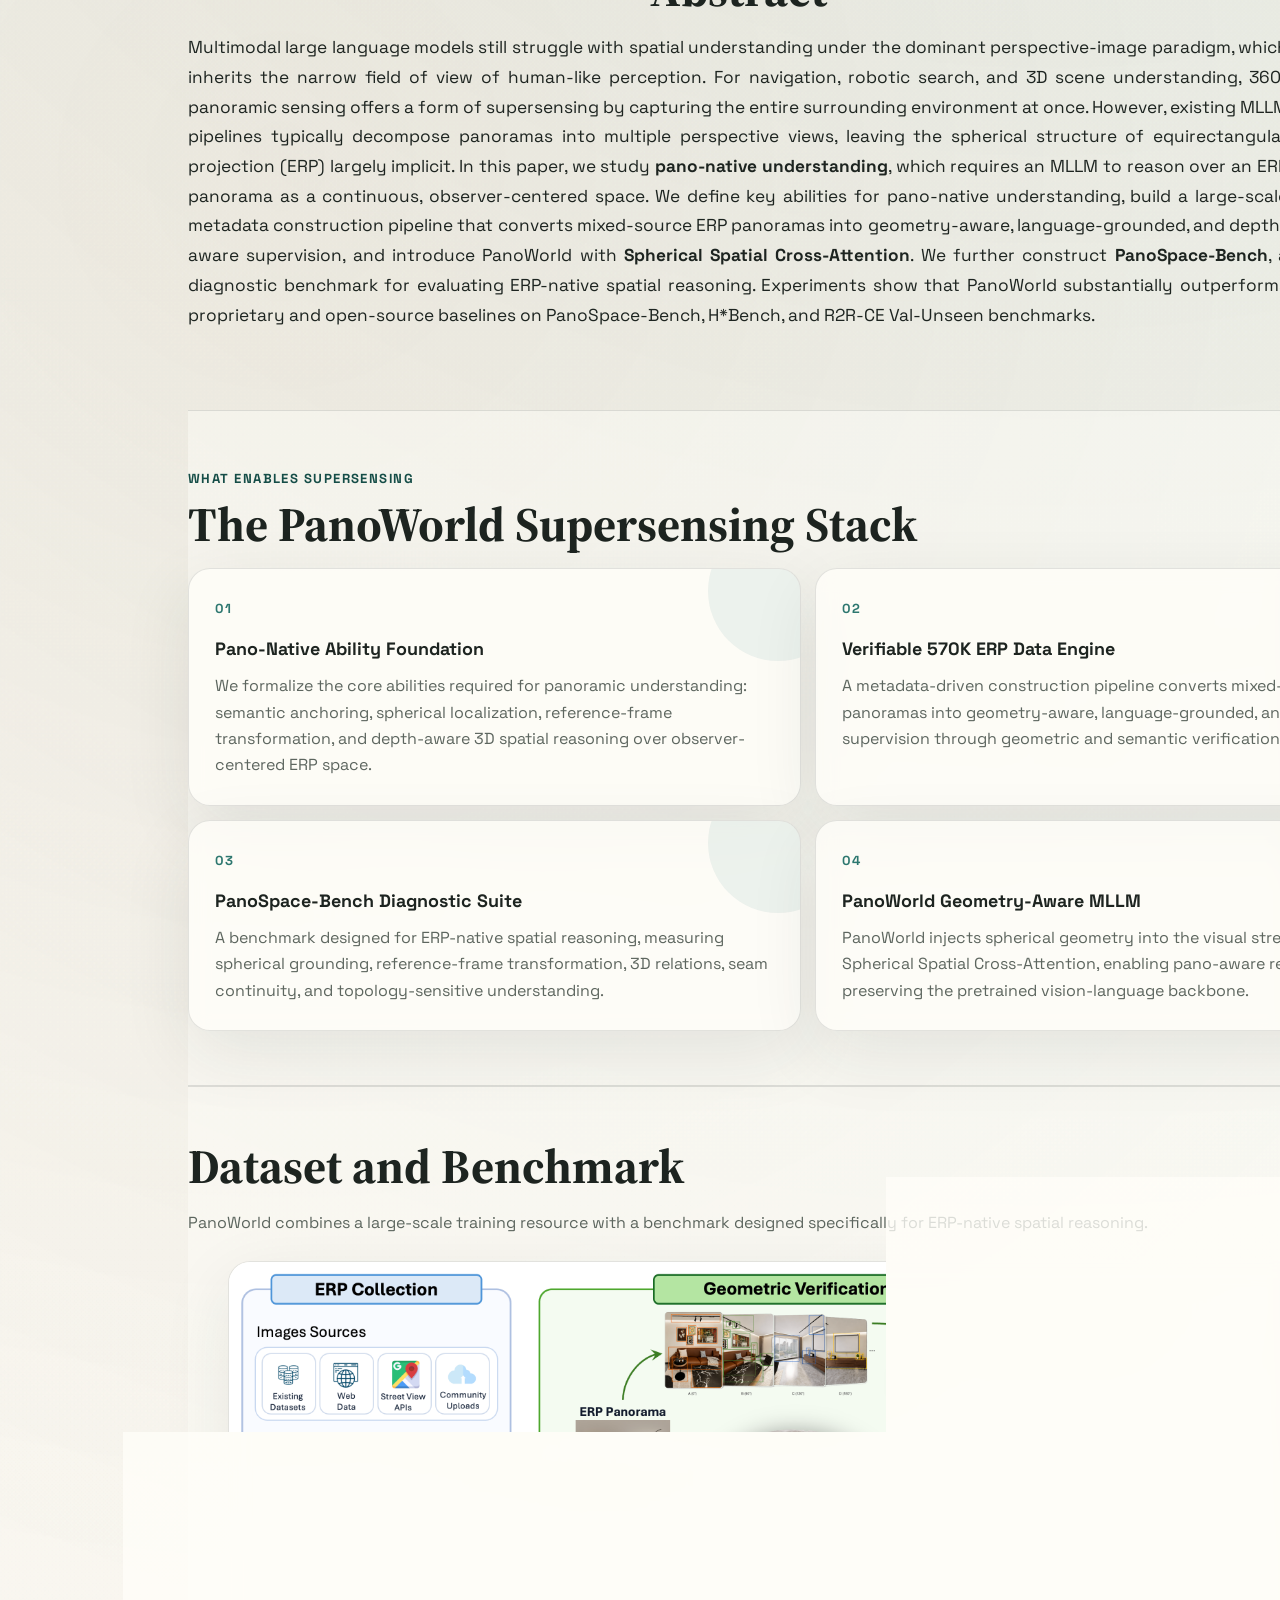
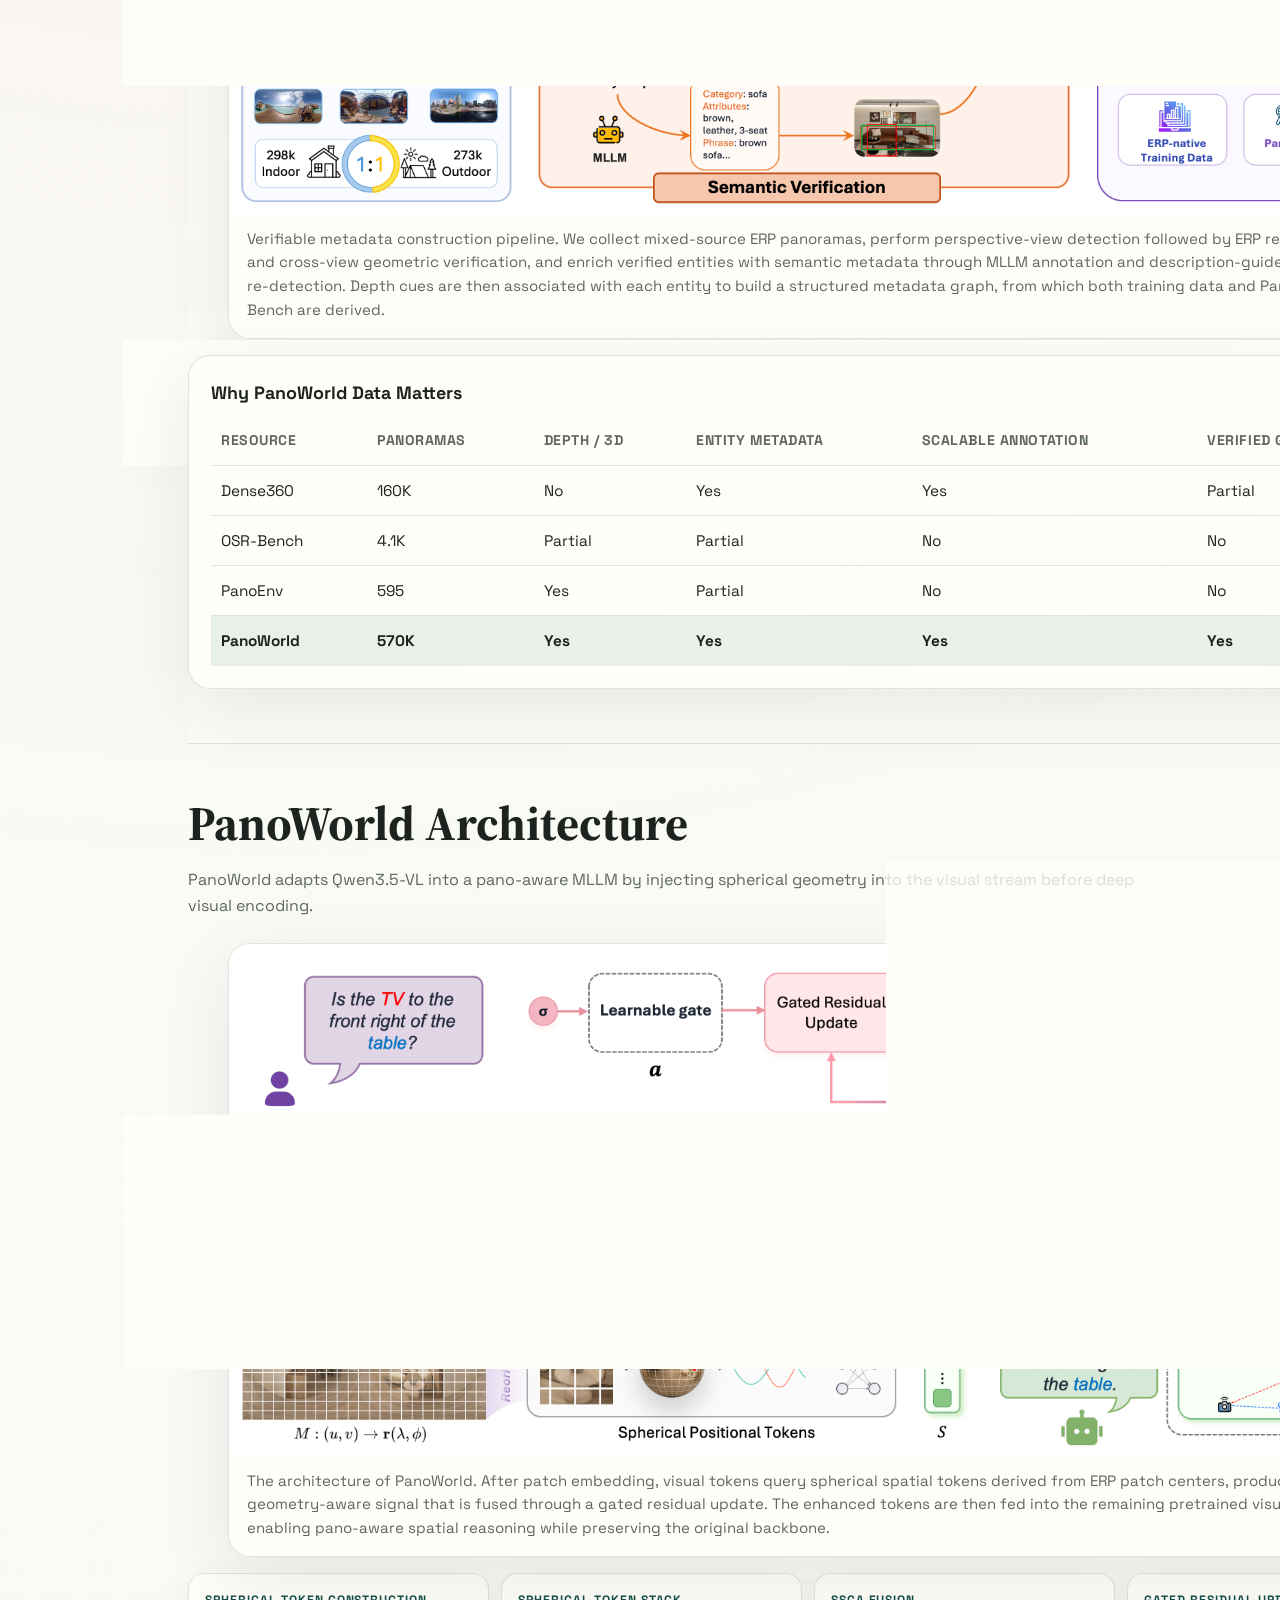
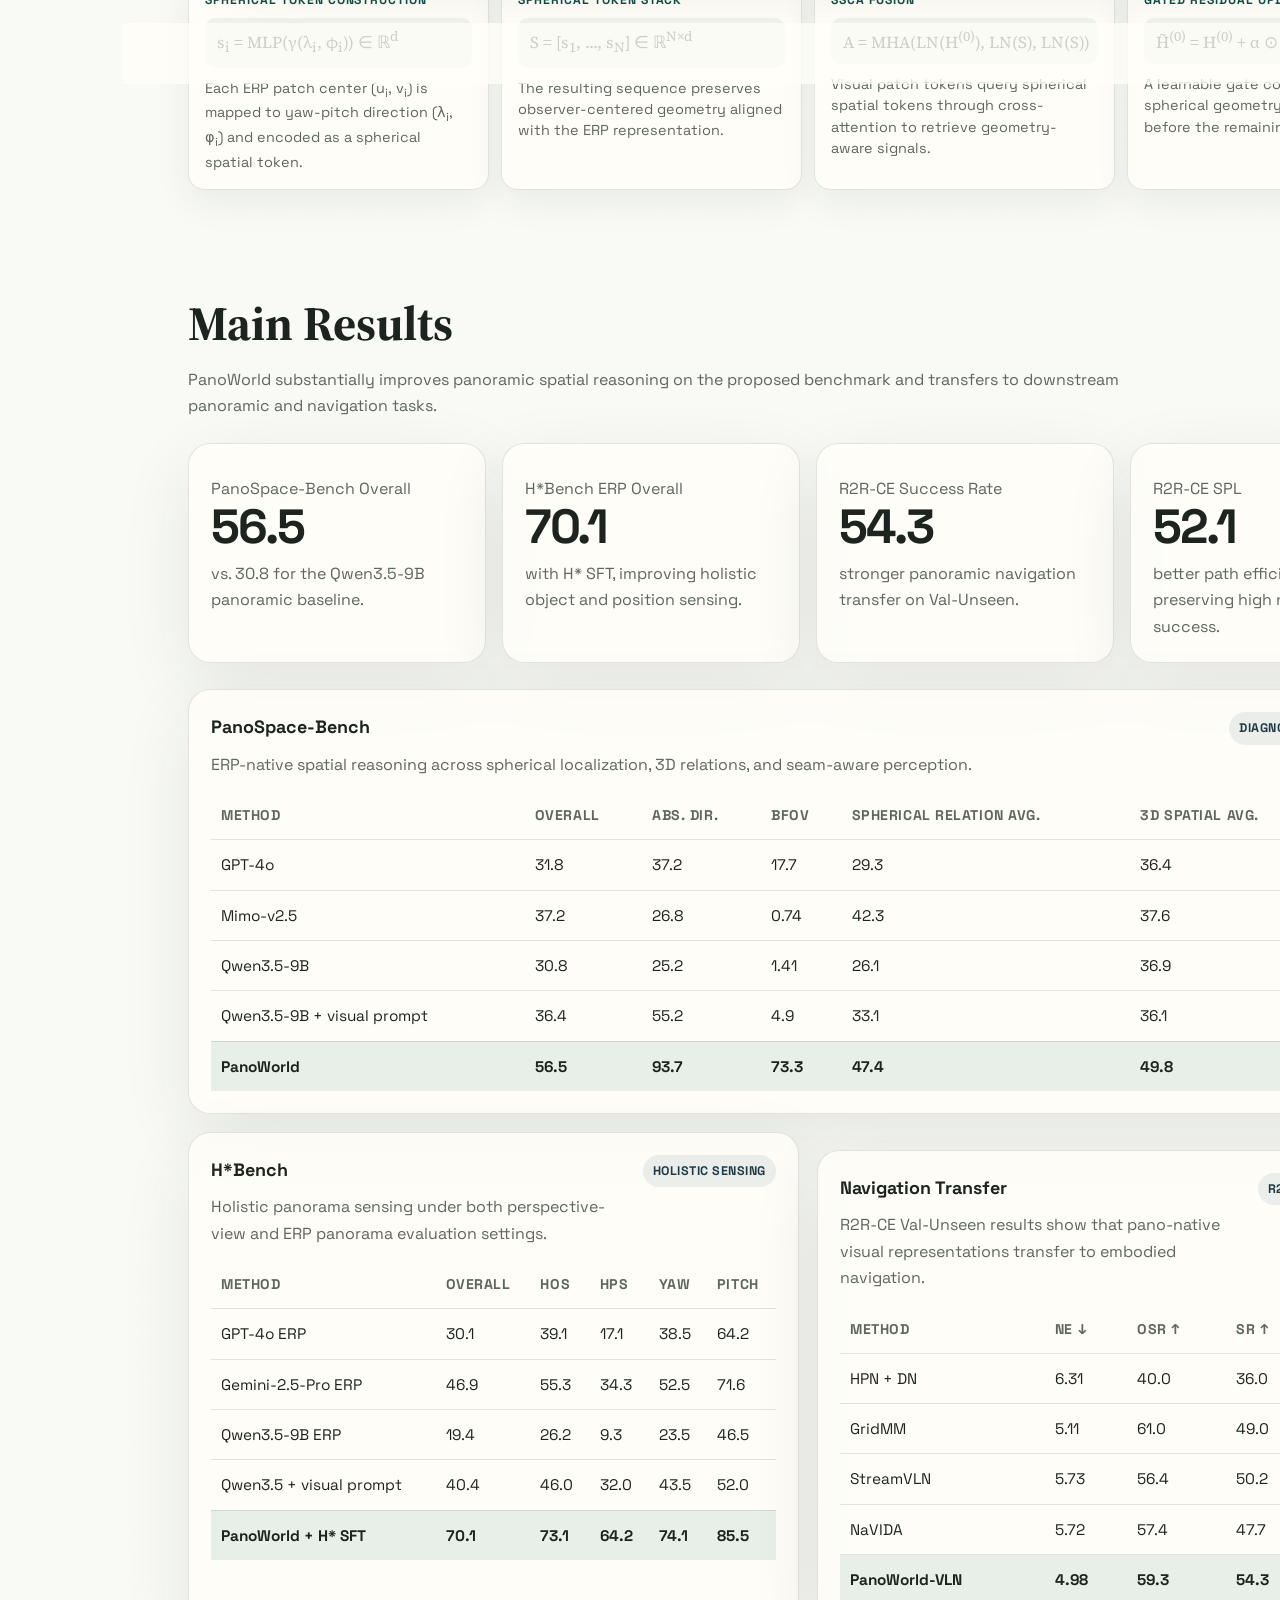
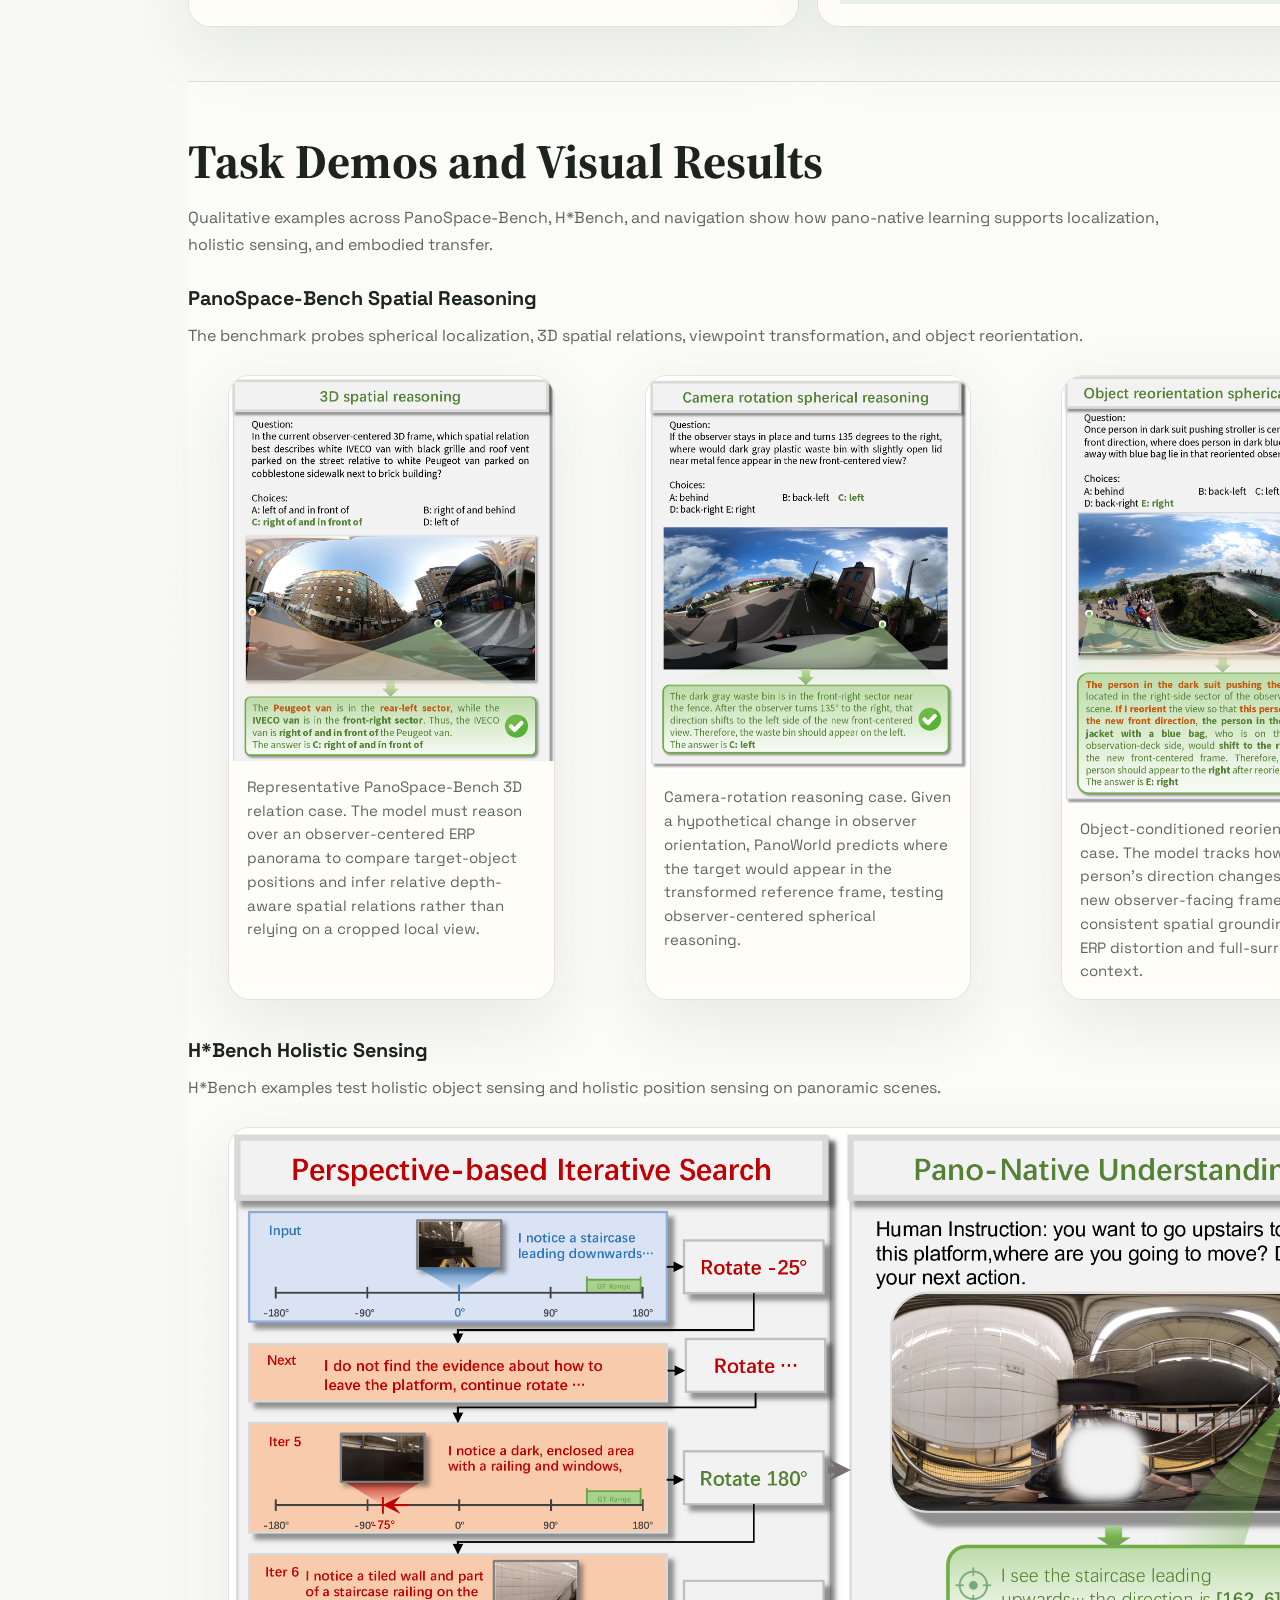
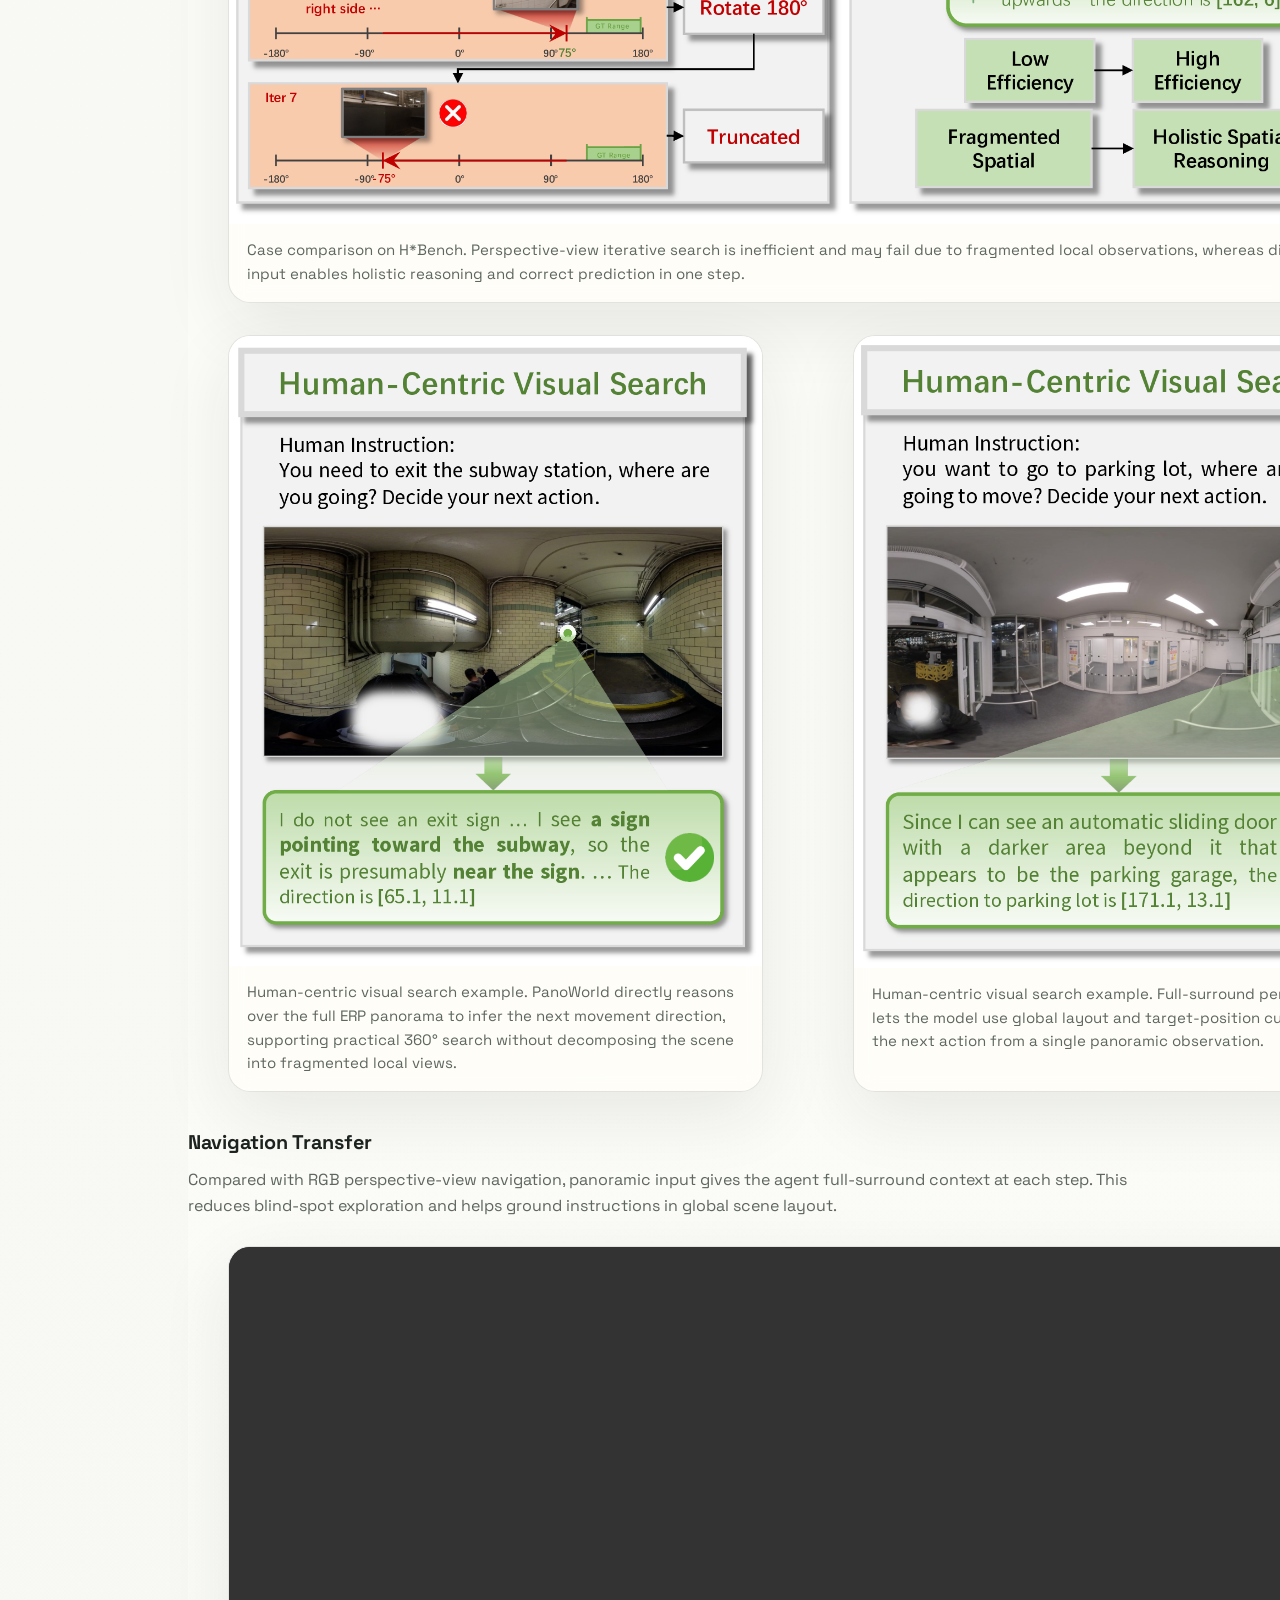
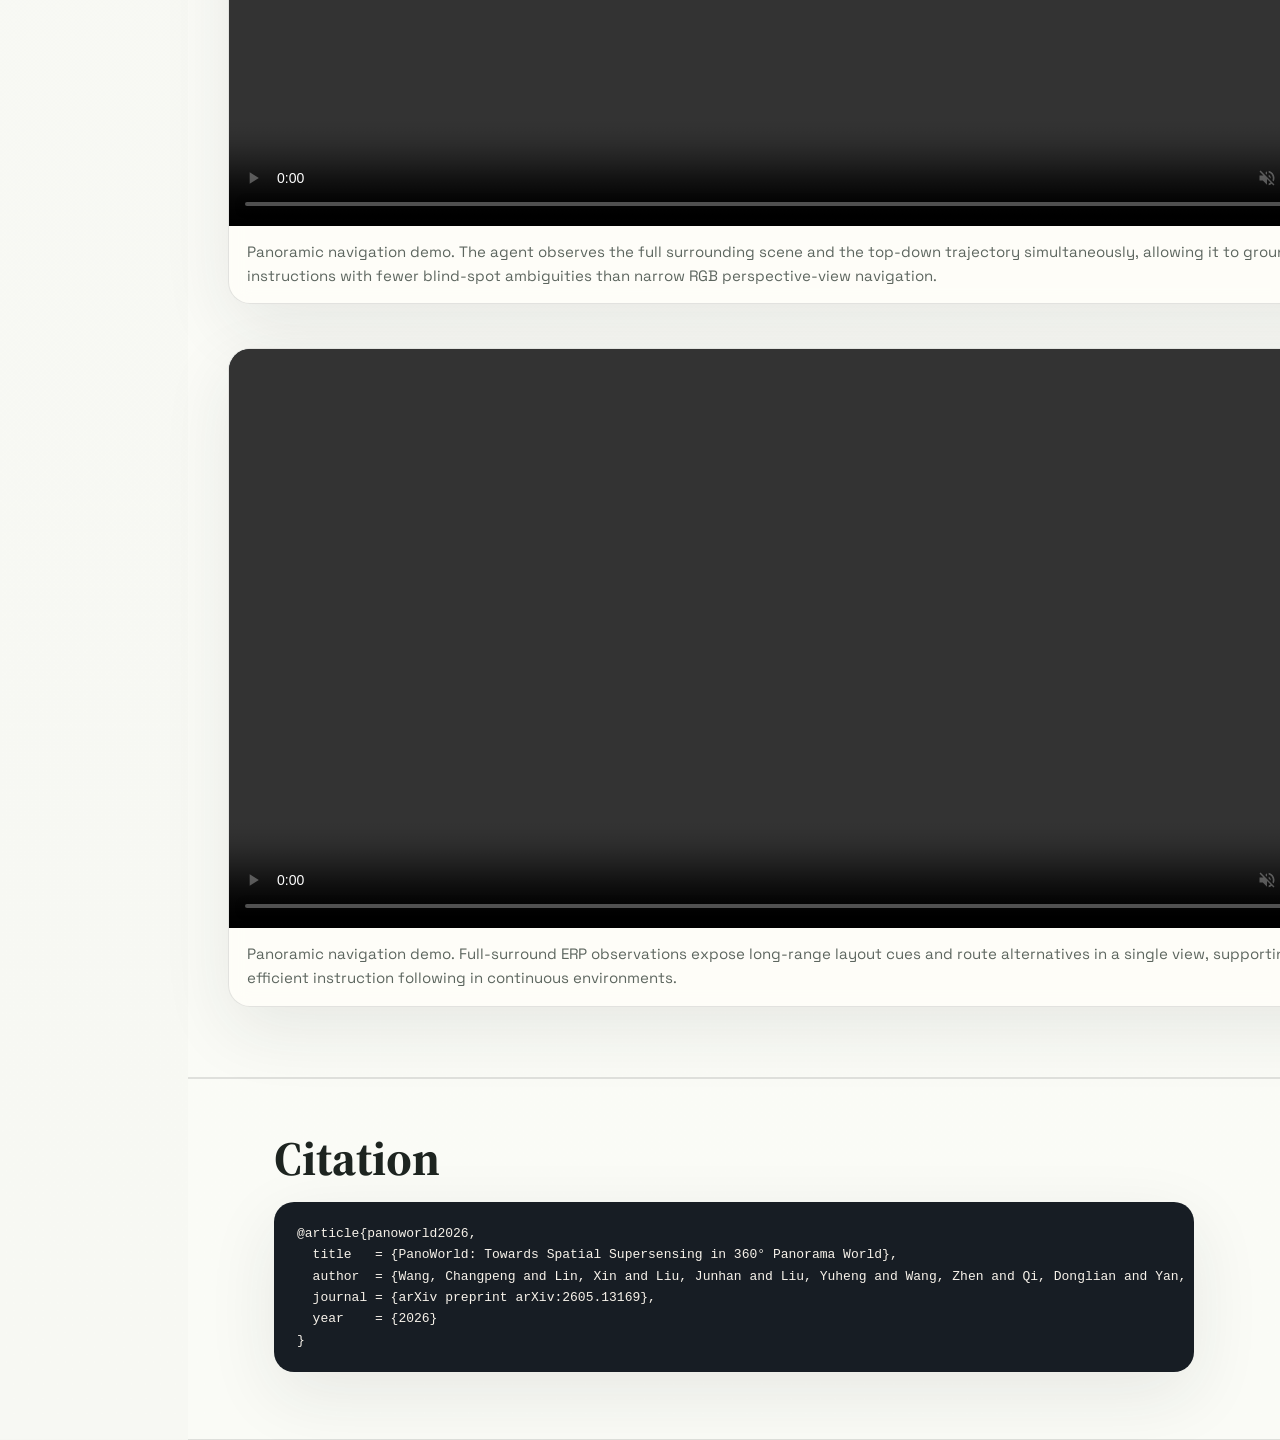
==== commit a294d6a2: "Deploy project page content refinements" ====
--- a/index.html
+++ b/index.html
@@ -93,20 +93,19 @@
           <div class="supersense-panel">
             <div class="supersense-panel__copy">
               <span class="section-kicker">Core Idea</span>
-              <h2>From view-by-view guessing to pano-native supersensing.</h2>
+              <h2>From perspective-view exploration to pano-native supersensing.</h2>
               <p>
                 PanoWorld treats an ERP panorama as one continuous,
-                observer-centered world. The model no longer has to stitch
-                together disconnected crops; it can associate objects,
-                directions, depth, and navigation cues across the full 360°
-                field of view.
+                observer-centered world. Instead of rotating through partial
+                perspective views, the model can associate objects, directions,
+                depth, and navigation cues across the full 360° field of view.
               </p>
             </div>
             <div class="supersense-flow" aria-label="PanoWorld supersensing flow">
               <div class="flow-card flow-card--muted">
                 <span>Before</span>
-                <strong>Perspective fragments</strong>
-                <p>Narrow local views lose global direction and seam context.</p>
+                <strong>Perspective-view exploration</strong>
+                <p>Sequential local views make global direction and seam context hard to maintain.</p>
               </div>
               <div class="flow-arrow">→</div>
               <div class="flow-card flow-card--active">
@@ -137,10 +136,7 @@
             entire surrounding environment at once. However, existing MLLM
             pipelines typically decompose panoramas into multiple perspective
             views, leaving the spherical structure of equirectangular projection
-            (ERP) largely implicit.
-          </p>
-          <p>
-            In this paper, we study <strong>pano-native understanding</strong>,
+            (ERP) largely implicit. In this paper, we study <strong>pano-native understanding</strong>,
             which requires an MLLM to reason over an ERP panorama as a
             continuous, observer-centered space. We define key abilities for
             pano-native understanding, build a large-scale metadata construction
@@ -304,6 +300,28 @@
               reasoning while preserving the original backbone.
             </figcaption>
           </figure>
+          <div class="equation-grid" aria-label="PanoWorld architecture formulas">
+            <article class="equation-card">
+              <span class="equation-card__label">Spherical token construction</span>
+              <div class="equation">s<sub>i</sub> = MLP(γ(λ<sub>i</sub>, φ<sub>i</sub>)) ∈ ℝ<sup>d</sup></div>
+              <p>Each ERP patch center (u<sub>i</sub>, v<sub>i</sub>) is mapped to yaw-pitch direction (λ<sub>i</sub>, φ<sub>i</sub>) and encoded as a spherical spatial token.</p>
+            </article>
+            <article class="equation-card">
+              <span class="equation-card__label">Spherical token stack</span>
+              <div class="equation">S = [s<sub>1</sub>, ..., s<sub>N</sub>] ∈ ℝ<sup>N×d</sup></div>
+              <p>The resulting sequence preserves observer-centered geometry aligned with the ERP representation.</p>
+            </article>
+            <article class="equation-card">
+              <span class="equation-card__label">SSCA fusion</span>
+              <div class="equation">A = MHA(LN(H<sup>(0)</sup>), LN(S), LN(S))</div>
+              <p>Visual patch tokens query spherical spatial tokens through cross-attention to retrieve geometry-aware signals.</p>
+            </article>
+            <article class="equation-card">
+              <span class="equation-card__label">Gated residual update</span>
+              <div class="equation">H̃<sup>(0)</sup> = H<sup>(0)</sup> + α ⊙ A</div>
+              <p>A learnable gate controls how much spherical geometry is injected before the remaining visual blocks.</p>
+            </article>
+          </div>
         </div>
       </section>
 
--- a/styles.css
+++ b/styles.css
@@ -121,7 +121,7 @@
 
 .hero__inner,
 .container {
-  width: min(1160px, calc(100vw - 48px));
+  width: min(1280px, calc(100vw - 40px));
   margin: 0 auto;
 }
 
@@ -130,7 +130,7 @@
 }
 
 .container--abstract {
-  width: min(1080px, calc(100vw - 48px));
+  width: min(1100px, calc(100vw - 48px));
 }
 
 .hero__inner {
@@ -256,7 +256,7 @@
 }
 
 .section {
-  padding: 64px 0;
+  padding: 54px 0;
 }
 
 .section--tint {
@@ -270,7 +270,7 @@
 }
 
 .section--shift {
-  padding: 18px 0 64px;
+  padding: 16px 0 52px;
 }
 
 .section-kicker {
@@ -460,10 +460,55 @@
 }
 
 .figure-card figcaption {
-  padding: 16px 20px 20px;
-  color: var(--muted);
-  font-size: 0.98rem;
-  line-height: 1.65;
+  padding: 14px 18px 16px;
+  color: var(--muted);
+  font-size: 0.94rem;
+  line-height: 1.58;
+}
+
+.equation-grid {
+  display: grid;
+  grid-template-columns: repeat(4, minmax(0, 1fr));
+  gap: 12px;
+  margin-top: 14px;
+}
+
+.equation-card {
+  padding: 16px;
+  border: 1px solid var(--line);
+  border-radius: 16px;
+  background: rgba(255, 254, 249, 0.78);
+  box-shadow: var(--shadow-soft);
+}
+
+.equation-card__label {
+  display: block;
+  margin-bottom: 8px;
+  color: var(--accent-dark);
+  font-size: 0.76rem;
+  font-weight: 800;
+  letter-spacing: 0.08em;
+  text-transform: uppercase;
+}
+
+.equation {
+  overflow-x: auto;
+  margin-bottom: 10px;
+  padding: 10px 12px;
+  border-radius: 10px;
+  background: var(--soft);
+  color: var(--ink);
+  font-family: "Source Serif 4", Georgia, serif;
+  font-size: 1.04rem;
+  line-height: 1.35;
+  white-space: nowrap;
+}
+
+.equation-card p {
+  margin: 0;
+  color: var(--muted);
+  font-size: 0.9rem;
+  line-height: 1.48;
 }
 
 .grid--cards {
@@ -618,7 +663,7 @@
 }
 
 .demo-block {
-  margin: 24px 0 12px;
+  margin: 18px 0 10px;
 }
 
 .demo-block:first-of-type {
@@ -642,7 +687,7 @@
 .visual-grid {
   display: grid;
   grid-template-columns: repeat(2, minmax(0, 1fr));
-  gap: 12px;
+  gap: 10px;
 }
 
 .visual-grid--showcase {
@@ -659,7 +704,7 @@
 
 .visual-stack {
   display: grid;
-  gap: 18px;
+  gap: 12px;
 }
 
 .visual-card img {
@@ -727,6 +772,7 @@
   .grid--cards,
   .stats-grid,
   .results-grid,
+  .equation-grid,
   .two-up,
   .visual-grid,
   .visual-grid--trio,
